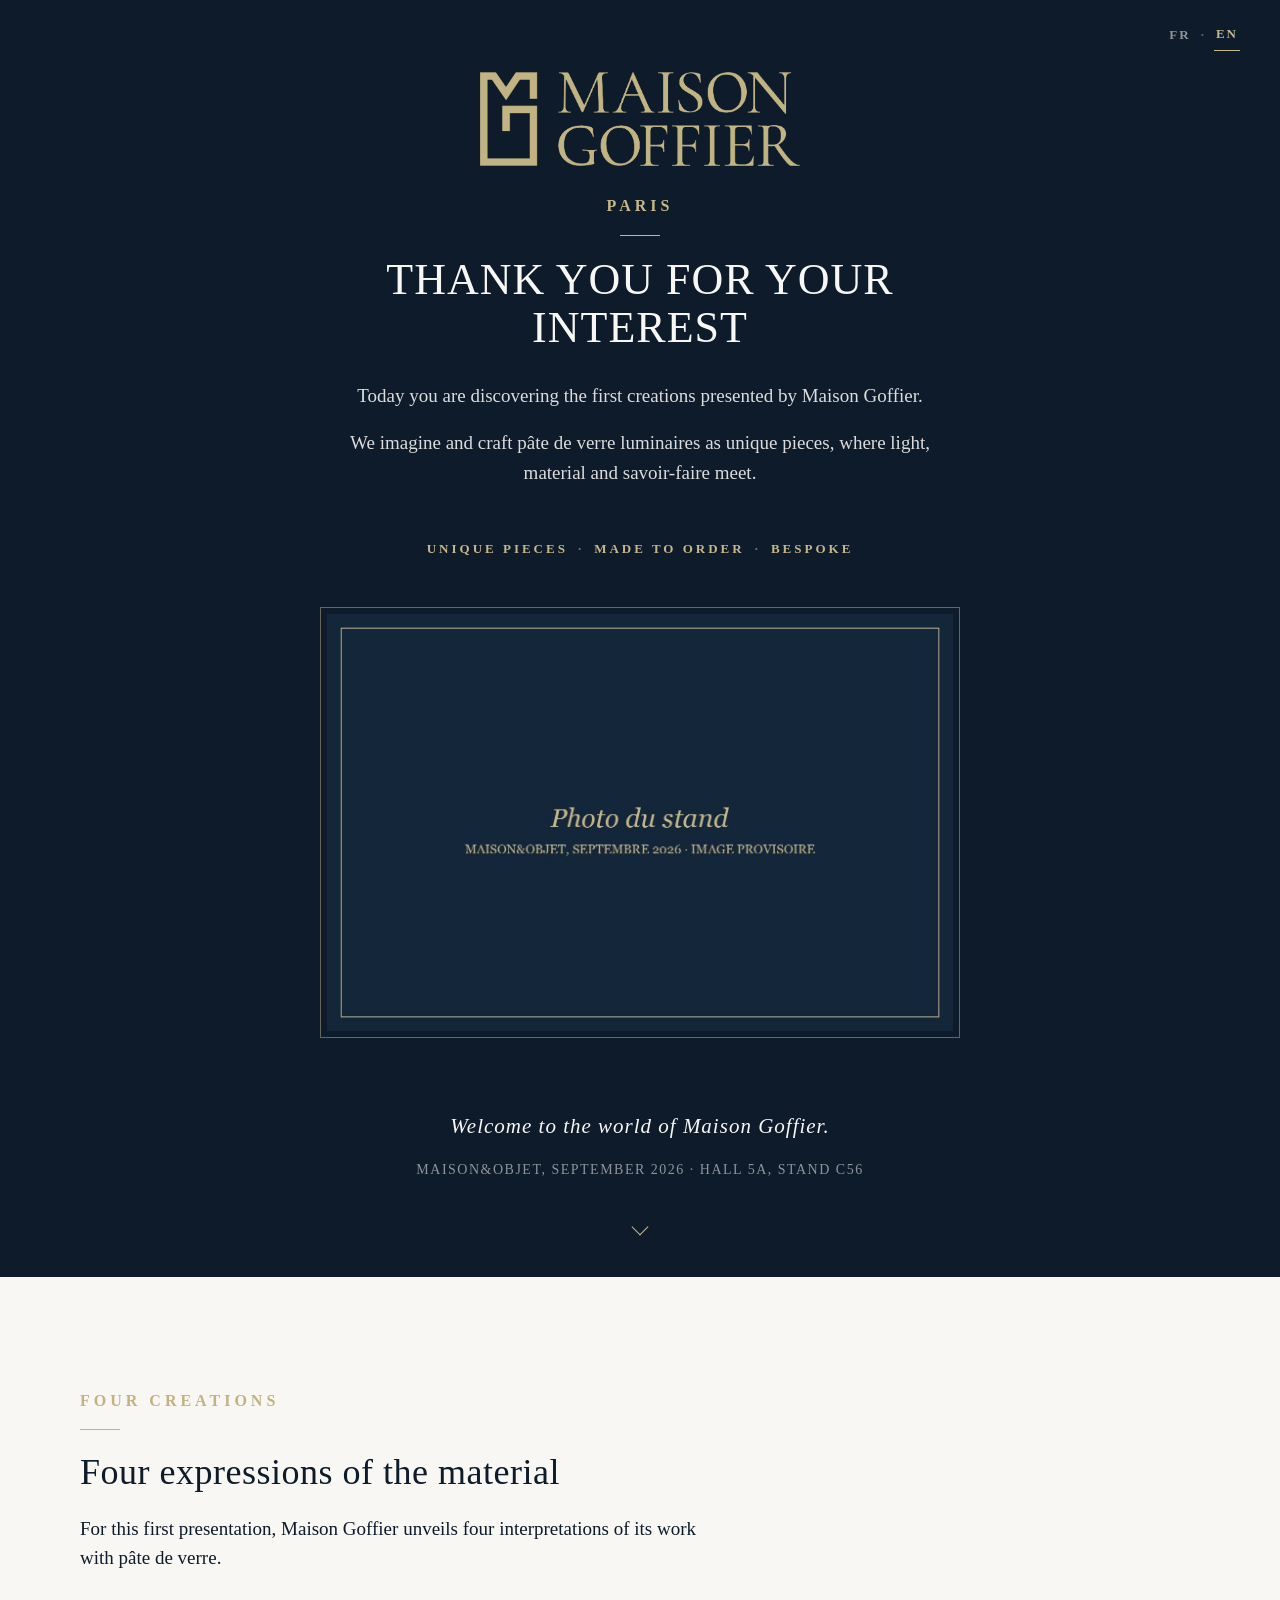
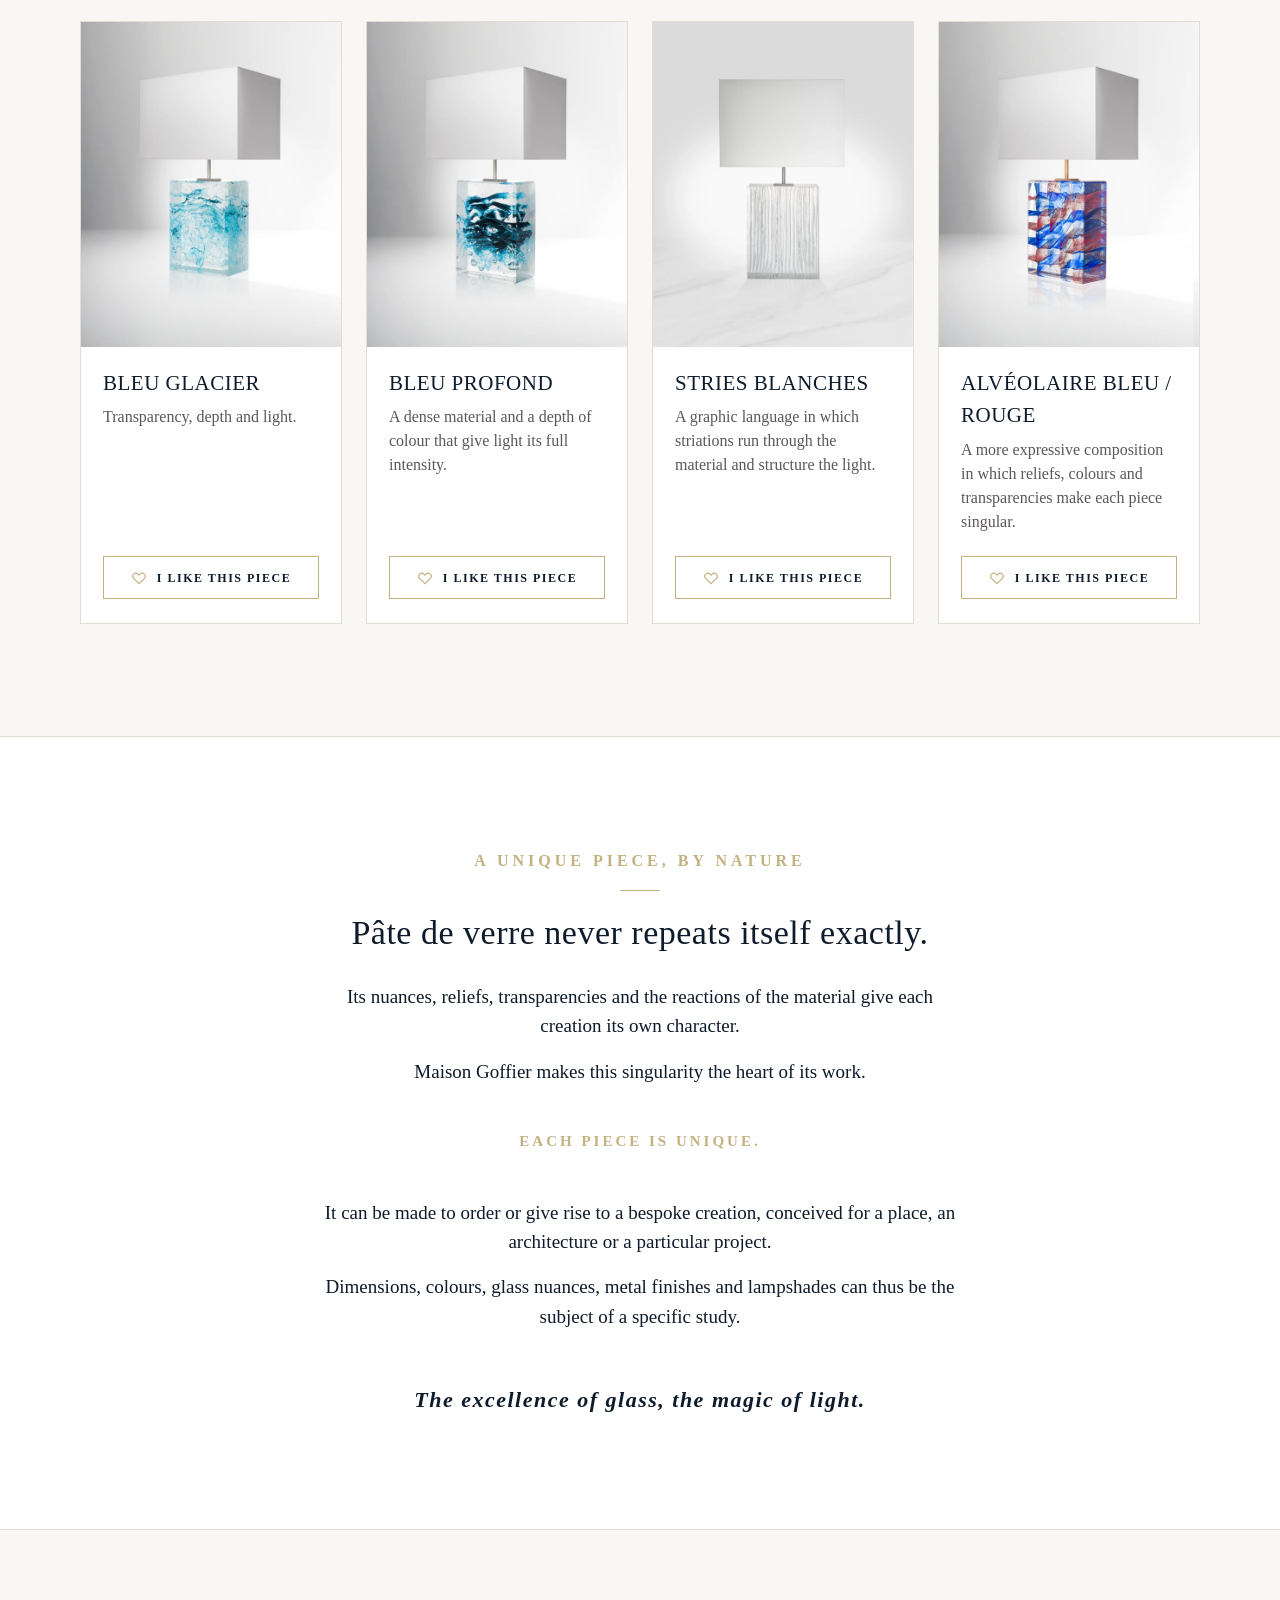
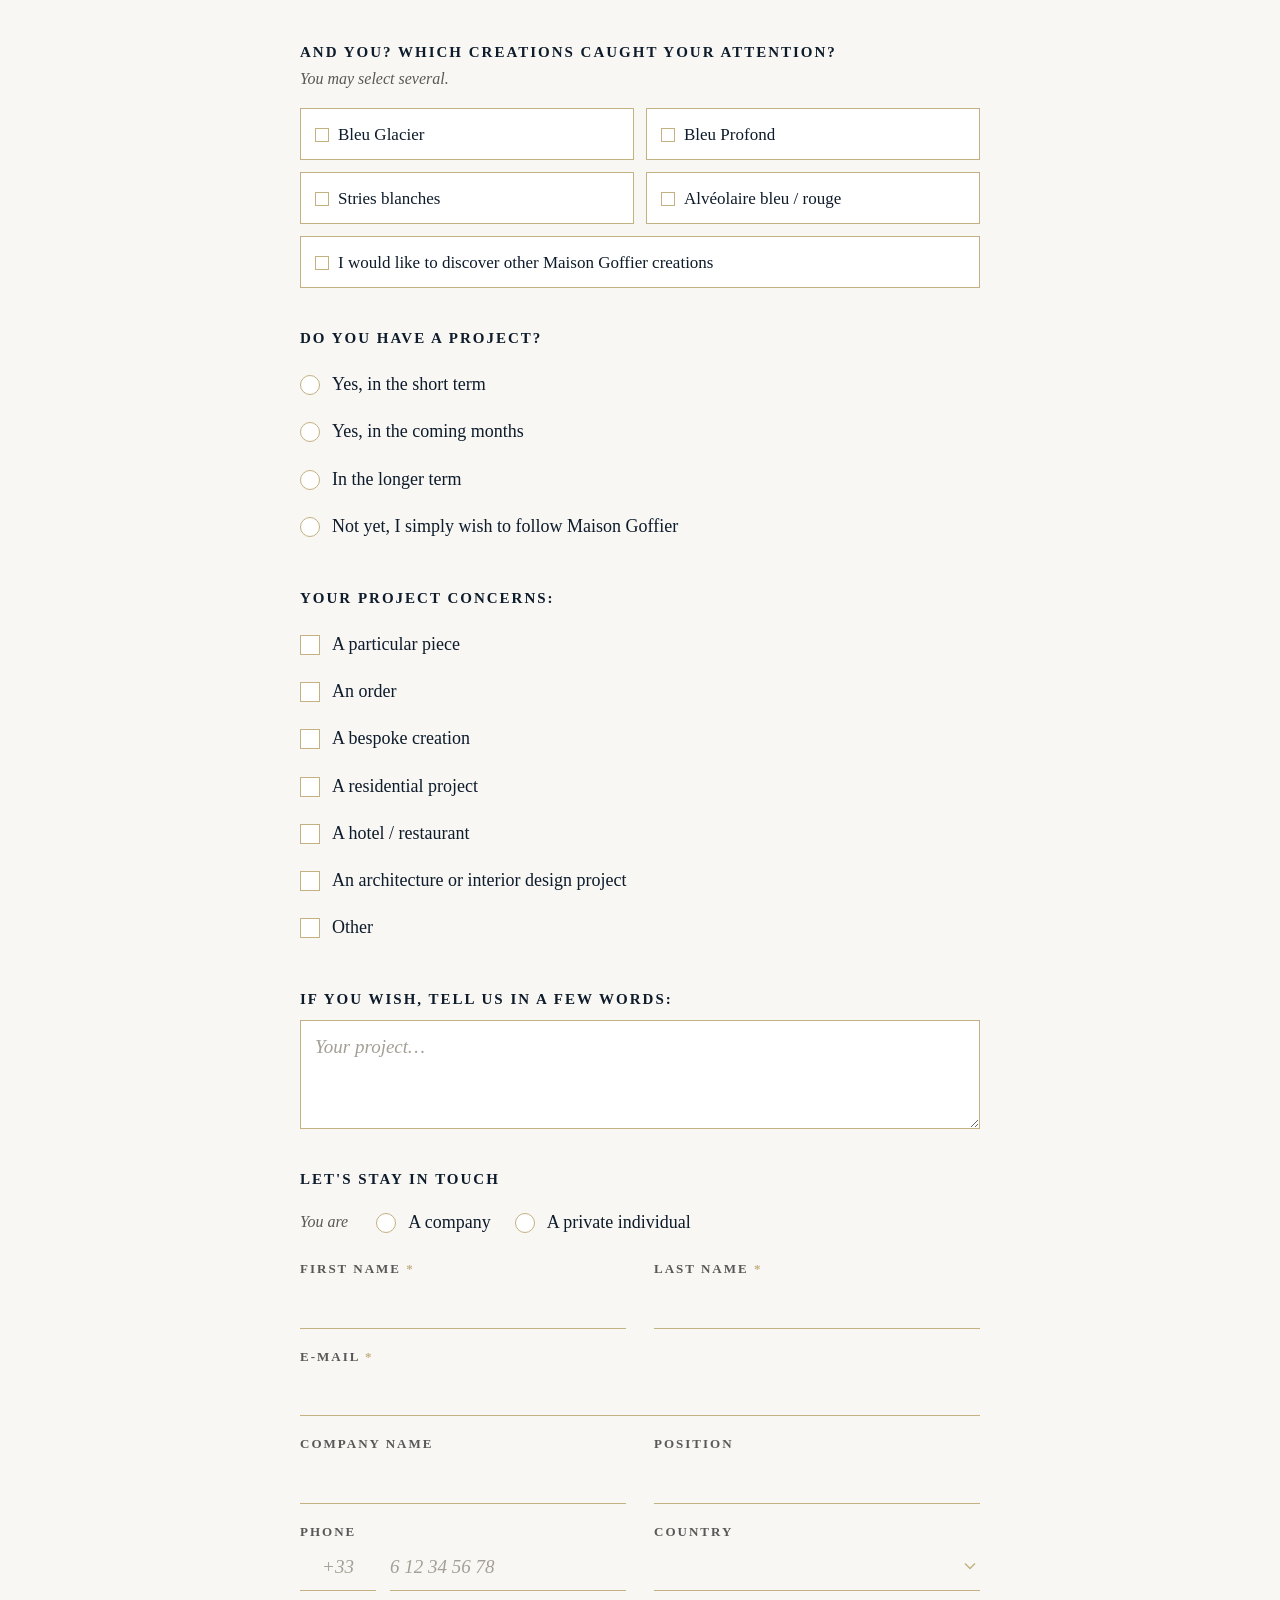
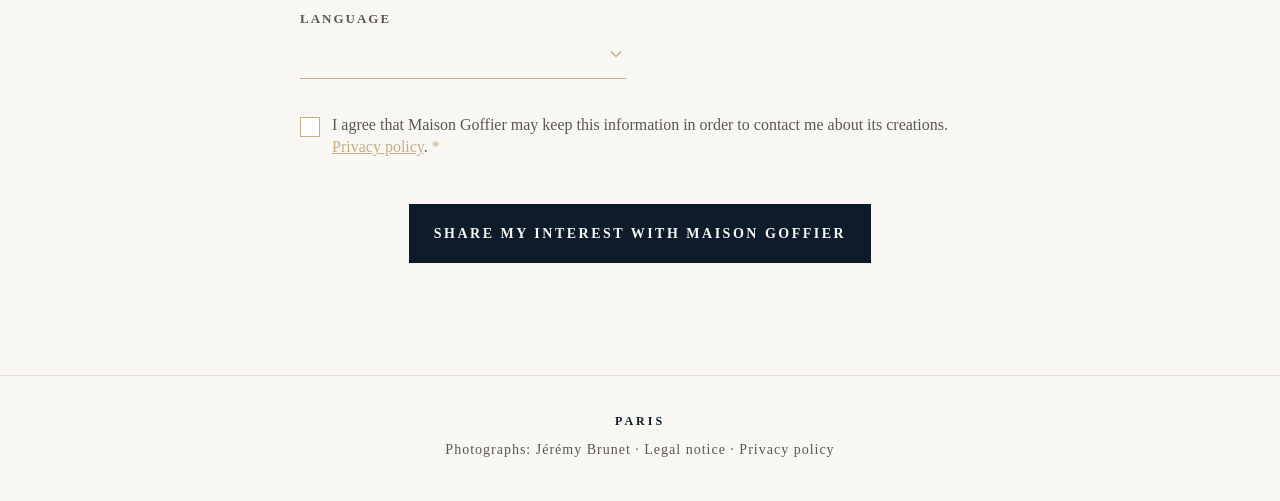
==== en.html @ 5ba2204f "Couleurs : retour strict à la charte (Or Sable #C3B181 sur les surtitres) Co-Authored-By: Claude Fab" ====
<!DOCTYPE html>
<html lang="en">
<head>
<meta charset="UTF-8">
<meta name="viewport" content="width=device-width, initial-scale=1">
<meta name="theme-color" content="#0d1b2a">
<meta name="format-detection" content="telephone=no">
<link rel="preload" href="assets/fonts/cormorant-garamond-latin.woff2" as="font" type="font/woff2" crossorigin>
<link rel="preload" href="assets/fonts/cormorant-garamond-latin-italic.woff2" as="font" type="font/woff2" crossorigin>
<title>Maison Goffier, Paris</title><meta name="robots" content="noindex,nofollow"><link rel="stylesheet" href="assets/rencontre.css?v=1788344741"></head>
<body class="mg-rencontre mg-ecran-page mg-lang-en">
<header class="mg-hero">
	<nav class="mg-langues" aria-label="Langue / Language">
	<a href="index.html"  lang="fr">FR</a><span aria-hidden="true">·</span><a href="en.html" class="est-active" aria-current="true" lang="en">EN</a>
</nav>
	<div class="mg-hero__inner">
		<div class="mg-hero__logo">
			<picture>
				<source type="image/webp" srcset="assets/img/logo-maison-goffier.webp">
				<img src="assets/img/logo-maison-goffier.png" alt="Maison Goffier" width="949" height="279" fetchpriority="high">
			</picture>
		</div>
		<p class="mg-surtitre">Paris</p>
		<h1 class="mg-hero__titre">Thank you for your interest</h1>
		<p class="mg-hero__texte">Today you are discovering the first creations presented by Maison Goffier.</p>
		<p class="mg-hero__texte">We imagine and craft pâte de verre luminaires as unique pieces, where light, material and savoir-faire meet.</p>
		<p class="mg-hero__mots"><span class="mg-hero__mot">Unique pieces</span><span class="mg-hero__sep" aria-hidden="true">·</span><span class="mg-hero__mot">Made to order</span><span class="mg-hero__sep" aria-hidden="true">·</span><span class="mg-hero__mot">Bespoke</span></p>
				<figure class="mg-hero__photo"><img src="assets/img/stand-maison-objet-2026.jpg" alt="The Maison Goffier stand at Maison&amp;Objet" width="1280" height="853" decoding="async"></figure>
			</div>
	<div class="mg-hero__pied">
		<p class="mg-hero__bienvenue">Welcome to the world of Maison Goffier.</p>
				<p class="mg-hero__salon">Maison&amp;Objet, September 2026 · Hall 5A, stand C56</p>
			</div>
	<a class="mg-hero__fleche" href="#mg-creations" aria-label="Discover the creations"><span></span></a>
</header>
<section class="mg-section mg-creations" id="mg-creations">
	<div class="mg-section__inner">
		<p class="mg-surtitre">Four creations</p>
		<h2 class="mg-titre">Four expressions of the material</h2>
		<p class="mg-chapo">For this first presentation, Maison Goffier unveils four interpretations of its work with pâte de verre.</p>

		<ul class="mg-cartes" role="list">
						<li class="mg-carte">
				<input type="checkbox" class="mg-carte__input" id="mg-sel-bleu-glacier" name="creations[]" value="bleu-glacier" form="mg-form">
				<div class="mg-carte__visuel">
					<picture>
						<source type="image/webp" srcset="assets/img/bleu-glacier.webp">
						<img src="assets/img/bleu-glacier.jpg" alt="Bleu Glacier lamp, pale blue veined pâte de verre base, white lampshade" width="1200" height="1500" decoding="async">
					</picture>
				</div>
				<div class="mg-carte__corps">
					<h3 class="mg-carte__nom">Bleu Glacier</h3>
					<p class="mg-carte__texte">Transparency, depth and light.</p>
					<label class="mg-carte__bouton" for="mg-sel-bleu-glacier">
						<span class="mg-coeur" aria-hidden="true"></span>
						<span class="mg-carte__bouton-texte">I like this piece</span>
						<span class="mg-carte__bouton-texte mg-carte__bouton-texte--choisie">Piece selected</span>
					</label>
				</div>
			</li>
						<li class="mg-carte">
				<input type="checkbox" class="mg-carte__input" id="mg-sel-bleu-profond" name="creations[]" value="bleu-profond" form="mg-form">
				<div class="mg-carte__visuel">
					<picture>
						<source type="image/webp" srcset="assets/img/bleu-profond.webp">
						<img src="assets/img/bleu-profond.jpg" alt="Bleu Profond lamp, dense turquoise pâte de verre base, white lampshade" width="1200" height="1500" decoding="async">
					</picture>
				</div>
				<div class="mg-carte__corps">
					<h3 class="mg-carte__nom">Bleu Profond</h3>
					<p class="mg-carte__texte">A dense material and a depth of colour that give light its full intensity.</p>
					<label class="mg-carte__bouton" for="mg-sel-bleu-profond">
						<span class="mg-coeur" aria-hidden="true"></span>
						<span class="mg-carte__bouton-texte">I like this piece</span>
						<span class="mg-carte__bouton-texte mg-carte__bouton-texte--choisie">Piece selected</span>
					</label>
				</div>
			</li>
						<li class="mg-carte">
				<input type="checkbox" class="mg-carte__input" id="mg-sel-stries-blanches" name="creations[]" value="stries-blanches" form="mg-form">
				<div class="mg-carte__visuel">
					<picture>
						<source type="image/webp" srcset="assets/img/stries-blanches.webp">
						<img src="assets/img/stries-blanches.jpg" alt="Stries blanches lamp, striated white pâte de verre base, white lampshade" width="1200" height="1500" decoding="async">
					</picture>
				</div>
				<div class="mg-carte__corps">
					<h3 class="mg-carte__nom">Stries blanches</h3>
					<p class="mg-carte__texte">A graphic language in which striations run through the material and structure the light.</p>
					<label class="mg-carte__bouton" for="mg-sel-stries-blanches">
						<span class="mg-coeur" aria-hidden="true"></span>
						<span class="mg-carte__bouton-texte">I like this piece</span>
						<span class="mg-carte__bouton-texte mg-carte__bouton-texte--choisie">Piece selected</span>
					</label>
				</div>
			</li>
						<li class="mg-carte">
				<input type="checkbox" class="mg-carte__input" id="mg-sel-alveolaire" name="creations[]" value="alveolaire" form="mg-form">
				<div class="mg-carte__visuel">
					<picture>
						<source type="image/webp" srcset="assets/img/alveolaire-bleu-rouge.webp">
						<img src="assets/img/alveolaire-bleu-rouge.jpg" alt="Alvéolaire blue and red lamp, pâte de verre base with coloured reliefs, white lampshade" width="1200" height="1500" decoding="async">
					</picture>
				</div>
				<div class="mg-carte__corps">
					<h3 class="mg-carte__nom">Alvéolaire bleu / rouge</h3>
					<p class="mg-carte__texte">A more expressive composition in which reliefs, colours and transparencies make each piece singular.</p>
					<label class="mg-carte__bouton" for="mg-sel-alveolaire">
						<span class="mg-coeur" aria-hidden="true"></span>
						<span class="mg-carte__bouton-texte">I like this piece</span>
						<span class="mg-carte__bouton-texte mg-carte__bouton-texte--choisie">Piece selected</span>
					</label>
				</div>
			</li>
					</ul>
	</div>
</section>
<section class="mg-section mg-unique">
	<div class="mg-section__inner">
		<p class="mg-surtitre">A unique piece, by nature</p>
		<p class="mg-unique__accroche">Pâte de verre never repeats itself exactly.</p>
		<p class="mg-texte">Its nuances, reliefs, transparencies and the reactions of the material give each creation its own character.</p>
		<p class="mg-texte">Maison Goffier makes this singularity the heart of its work.</p>
		<p class="mg-unique__mots">Each piece is unique.</p>
		<p class="mg-texte">It can be made to order or give rise to a bespoke creation, conceived for a place, an architecture or a particular project.</p>
		<p class="mg-texte">Dimensions, colours, glass nuances, metal finishes and lampshades can thus be the subject of a specific study.</p>
		<p class="mg-signature">The excellence of glass, the magic of light.</p>
	</div>
</section>
<section class="mg-section mg-form-section" id="mg-form-section">
	<div class="mg-section__inner">
		<form class="mg-form" id="mg-form" method="post" action="https://maisongoffier.com/wp-admin/admin-post.php" novalidate>
			<input type="hidden" name="action" value="mg_rencontre_lead">
			<input type="hidden" name="page_langue" value="en">
			<input type="hidden" name="mg_t" id="mg-t" value="preview-token">
			<p class="mg-hp" aria-hidden="true"><label for="mg-site-web">Votre site web</label><input type="text" id="mg-site-web" name="mg_site_web" tabindex="-1" autocomplete="off"></p>

						<p class="mg-form__erreur" id="mg-erreur" role="alert" hidden></p>

			<fieldset class="mg-groupe">
				<legend class="mg-question">And you? Which creations caught your attention?</legend>
				<p class="mg-aide">You may select several.</p>
				<div class="mg-pilules" id="mg-recap">
										<label class="mg-pilule" for="mg-sel-bleu-glacier" data-for="mg-sel-bleu-glacier"><span class="mg-coche" aria-hidden="true"></span>Bleu Glacier</label>
										<label class="mg-pilule" for="mg-sel-bleu-profond" data-for="mg-sel-bleu-profond"><span class="mg-coche" aria-hidden="true"></span>Bleu Profond</label>
										<label class="mg-pilule" for="mg-sel-stries-blanches" data-for="mg-sel-stries-blanches"><span class="mg-coche" aria-hidden="true"></span>Stries blanches</label>
										<label class="mg-pilule" for="mg-sel-alveolaire" data-for="mg-sel-alveolaire"><span class="mg-coche" aria-hidden="true"></span>Alvéolaire bleu / rouge</label>
										<label class="mg-pilule mg-pilule--autres"><input type="checkbox" name="autres_creations" value="1"><span class="mg-coche" aria-hidden="true"></span>I would like to discover other Maison Goffier creations</label>
				</div>
			</fieldset>

			<fieldset class="mg-groupe">
				<legend class="mg-question">Do you have a project?</legend>
				<div class="mg-options">
										<label class="mg-option"><input type="radio" name="horizon" value="court-terme"><span class="mg-rond" aria-hidden="true"></span>Yes, in the short term</label>
										<label class="mg-option"><input type="radio" name="horizon" value="prochains-mois"><span class="mg-rond" aria-hidden="true"></span>Yes, in the coming months</label>
										<label class="mg-option"><input type="radio" name="horizon" value="plus-tard"><span class="mg-rond" aria-hidden="true"></span>In the longer term</label>
										<label class="mg-option"><input type="radio" name="horizon" value="suivre"><span class="mg-rond" aria-hidden="true"></span>Not yet, I simply wish to follow Maison Goffier</label>
									</div>
			</fieldset>

			<fieldset class="mg-groupe">
				<legend class="mg-question">Your project concerns:</legend>
				<div class="mg-options">
										<label class="mg-option"><input type="checkbox" name="projets[]" value="piece"><span class="mg-coche" aria-hidden="true"></span>A particular piece</label>
										<label class="mg-option"><input type="checkbox" name="projets[]" value="commande"><span class="mg-coche" aria-hidden="true"></span>An order</label>
										<label class="mg-option"><input type="checkbox" name="projets[]" value="sur-mesure"><span class="mg-coche" aria-hidden="true"></span>A bespoke creation</label>
										<label class="mg-option"><input type="checkbox" name="projets[]" value="residentiel"><span class="mg-coche" aria-hidden="true"></span>A residential project</label>
										<label class="mg-option"><input type="checkbox" name="projets[]" value="hotel"><span class="mg-coche" aria-hidden="true"></span>A hotel / restaurant</label>
										<label class="mg-option"><input type="checkbox" name="projets[]" value="architecture"><span class="mg-coche" aria-hidden="true"></span>An architecture or interior design project</label>
										<label class="mg-option"><input type="checkbox" name="projets[]" value="autre"><span class="mg-coche" aria-hidden="true"></span>Other</label>
									</div>
			</fieldset>

			<div class="mg-groupe">
				<label class="mg-question" for="mg-message">If you wish, tell us in a few words:</label>
				<textarea class="mg-champ mg-champ--zone" id="mg-message" name="message" rows="3" maxlength="2000" placeholder="Your project…"></textarea>
			</div>

			<fieldset class="mg-groupe mg-contact">
				<legend class="mg-question">Let's stay in touch</legend>
				<div class="mg-vous" role="radiogroup" aria-label="You are">
					<span class="mg-vous__libelle">You are</span>
										<label class="mg-option mg-option--ligne"><input type="radio" name="type_contact" value="societe"><span class="mg-rond" aria-hidden="true"></span>A company</label>
										<label class="mg-option mg-option--ligne"><input type="radio" name="type_contact" value="particulier"><span class="mg-rond" aria-hidden="true"></span>A private individual</label>
									</div>
				<div class="mg-champs">
					<p class="mg-champ-groupe"><label for="mg-prenom">First name <abbr title="required">*</abbr></label><input class="mg-champ" type="text" id="mg-prenom" name="prenom" autocomplete="given-name" required></p>
					<p class="mg-champ-groupe"><label for="mg-nom">Last name <abbr title="required">*</abbr></label><input class="mg-champ" type="text" id="mg-nom" name="nom" autocomplete="family-name" required></p>
					<p class="mg-champ-groupe mg-champ-groupe--large"><label for="mg-email">E-mail <abbr title="required">*</abbr></label><input class="mg-champ" type="email" id="mg-email" name="email" autocomplete="email" inputmode="email" required></p>
					<p class="mg-champ-groupe mg-champ-groupe--societe"><label for="mg-societe">Company name</label><input class="mg-champ" type="text" id="mg-societe" name="societe" autocomplete="organization"></p>
					<p class="mg-champ-groupe mg-champ-groupe--societe"><label for="mg-fonction">Position</label><input class="mg-champ" type="text" id="mg-fonction" name="fonction" autocomplete="organization-title"></p>
					<p class="mg-champ-groupe"><label for="mg-telephone">Phone</label><span class="mg-tel"><input class="mg-champ mg-champ--indicatif" type="text" id="mg-indicatif" name="indicatif" autocomplete="tel-country-code" inputmode="tel" placeholder="+33" maxlength="6" aria-label="Indicatif international"><input class="mg-champ" type="tel" id="mg-telephone" name="telephone" autocomplete="tel-national" inputmode="tel" placeholder="6 12 34 56 78" aria-label="Phone"></span></p>
					<p class="mg-champ-groupe"><label for="mg-pays">Country</label><select class="mg-champ mg-champ--select" id="mg-pays" name="pays" autocomplete="country-name"><option value=""></option><option value="France">France</option><option value="Suisse">Switzerland</option><option value="Belgique">Belgium</option><option value="Luxembourg">Luxembourg</option><option value="Monaco">Monaco</option><option value="Italie">Italy</option><option value="Espagne">Spain</option><option value="Allemagne">Germany</option><option value="Royaume-Uni">United Kingdom</option><option value="Pays-Bas">Netherlands</option><option value="Émirats arabes unis">United Arab Emirates</option><option value="Arabie saoudite">Saudi Arabia</option><option value="Qatar">Qatar</option><option value="États-Unis">United States</option><option value="Canada">Canada</option><option value="Chine">China</option><option value="Japon">Japan</option><option value="Corée du Sud">South Korea</option><option value="Singapour">Singapore</option><option value="Hong Kong">Hong Kong</option><option value="Australie">Australia</option><option value="Brésil">Brazil</option><option value="Mexique">Mexico</option><option value="Maroc">Morocco</option><option value="Liban">Lebanon</option><option value="Turquie">Turkey</option><option value="Inde">India</option><option value="Autre pays">Other country</option></select></p>
					<p class="mg-champ-groupe"><label for="mg-langue">Language</label><select class="mg-champ mg-champ--select" id="mg-langue" name="langue" autocomplete="language"><option value=""></option><option value="Français">French</option><option value="Anglais">English</option><option value="Espagnol">Spanish</option><option value="Chinois">Chinese</option></select></p>
				</div>
				<label class="mg-option mg-consentement"><input type="checkbox" name="consentement" value="1" required><span class="mg-coche" aria-hidden="true"></span><span>I agree that Maison Goffier may keep this information in order to contact me about its creations. <a href="https://maisongoffier.com/en/data-protection-policy/" target="_blank" rel="noopener">Privacy policy</a>. <abbr title="required">*</abbr></span></label>
			</fieldset>

			<button type="submit" class="mg-bouton" id="mg-envoyer"><span class="mg-bouton__long">Share my interest with Maison Goffier</span><span class="mg-bouton__court">Share my interest</span></button>
		</form>
	</div>
</section>

<div class="mg-barre" id="mg-barre" hidden>
	<span class="mg-barre__compte" id="mg-compte"></span>
	<a class="mg-barre__lien" href="#mg-form-section">Share my interest</a>
</div>
<footer class="mg-footer">
	<p class="mg-footer__marque">Paris</p>
	<p class="mg-footer__mentions">Photographs: Jérémy Brunet · <a href="https://maisongoffier.com/en/legal-notice/">Legal notice</a> · <a href="https://maisongoffier.com/en/data-protection-policy/">Privacy policy</a></p>
</footer>
<script>var mgRencontre = {"bootstrap":"","lead":"","ecran":"page","lang":"en","t":{"une":"1 piece selected","plusieurs":"%d pieces selected","envoi":"Sending…","err_champs":"Please provide your first name, last name and a valid e-mail address.","err_consent":"Please agree to be contacted by Maison Goffier.","err_envoi":"Your request could not be sent. Please try again."}};</script><script src="assets/rencontre.js"></script><script>/* Preview GitHub Pages : pas de serveur, l'envoi mène à l'écran merci. */document.addEventListener('submit',function(e){if(e.defaultPrevented)return;e.preventDefault();window.location.href='merci-en.html';});</script></body>
</html>
---- assets/rencontre.css ----
/* Maison Goffier : page de rencontre salon.
   Tout est préfixé .mg- : Divi ne cible rien ici, et réciproquement.
   DA relevée en production le 22/08/2026 : Cormorant Garamond intégral, bleu nuit #0d1b2a,
   or #c3b181 (liens) et #c7b689 (accents), sur-titres en majuscules espacées, italique de respiration. */

@font-face {
	font-family: 'Cormorant Garamond';
	font-style: normal;
	font-weight: 300 700;
	font-display: block;
	src: url('fonts/cormorant-garamond-latin.woff2') format('woff2');
}
@font-face {
	font-family: 'Cormorant Garamond';
	font-style: italic;
	font-weight: 300 700;
	font-display: block;
	src: url('fonts/cormorant-garamond-latin-italic.woff2') format('woff2');
}

:root {
	--mg-nuit: #0d1b2a;
	--mg-nuit-2: #14263a;
	--mg-or: #c3b181;
	--mg-or-2: #c7b689;
	--mg-creme: #f8f7f4;
	--mg-blanc: #ffffff;
	--mg-pierre: #5b5757;
	--mg-trait: #e3ded3;
	--mg-erreur: #8c2f2f;
	--mg-police: 'Cormorant Garamond', Georgia, 'Times New Roman', serif;
	--mg-marge: 24px;
	--mg-largeur: 1120px;
}

html { -webkit-text-size-adjust: 100%; scroll-behavior: smooth; }
body.mg-rencontre {
	margin: 0;
	background: var(--mg-creme);
	color: var(--mg-nuit);
	font-family: var(--mg-police);
	font-size: 19px;
	line-height: 1.55;
	-webkit-font-smoothing: antialiased;
}
body.mg-rencontre.mg-barre-visible { padding-bottom: 72px; }
.mg-rencontre * { box-sizing: border-box; }
/* Reset en spécificité nulle (:where) : les marges posées par les classes .mg-* gagnent toujours. */
:where(.mg-rencontre) :where(h1, h2, h3, p, ul, fieldset) { margin: 0; padding: 0; }
.mg-rencontre fieldset { border: 0; min-width: 0; }
.mg-rencontre legend { padding: 0; }
.mg-rencontre a { color: var(--mg-or); text-decoration: none; }
.mg-rencontre a:hover { text-decoration: underline; }
.mg-rencontre img { display: block; max-width: 100%; height: auto; }
.mg-rencontre abbr { text-decoration: none; color: var(--mg-or); }

/* Typographie commune */
.mg-surtitre {
	font-size: 15px;
	font-weight: 600;
	letter-spacing: 4px;
	text-transform: uppercase;
	color: var(--mg-or);
}
/* Filet doré court : le lien entre le surtitre et le titre (demande Thierry, 02/09) */
.mg-surtitre::after { content: ''; display: block; width: 40px; height: 1px; margin: 16px 0 0; background: var(--mg-or); }
.mg-hero .mg-surtitre, .mg-unique .mg-surtitre { text-align: center; }
.mg-hero .mg-surtitre::after, .mg-unique .mg-surtitre::after { margin-left: auto; margin-right: auto; }
.mg-hero .mg-surtitre { color: var(--mg-or-2); }
.mg-hero .mg-surtitre::after { background: var(--mg-or-2); }
.mg-titre {
	font-size: 30px;
	font-weight: 500;
	line-height: 1.15;
	letter-spacing: .5px;
	margin-top: 22px;
}
.mg-chapo, .mg-texte { font-size: 19px; max-width: 640px; }
.mg-chapo { margin-top: 20px; }
.mg-texte + .mg-texte { margin-top: 16px; }
.mg-signature {
	font-style: italic;
	font-weight: 600;
	font-size: 22px;
	letter-spacing: 1.5px;
	color: var(--mg-nuit);
}

/* Sections */
.mg-section { padding: 64px var(--mg-marge); }
.mg-section__inner { max-width: var(--mg-largeur); margin: 0 auto; }

/* Bascule FR / EN */
.mg-langues {
	position: absolute;
	top: 18px;
	right: var(--mg-marge);
	z-index: 5;
	display: flex;
	align-items: center;
	gap: 8px;
	font-size: 13px;
	font-weight: 600;
	letter-spacing: 2px;
}
.mg-langues a { color: rgba(248, 247, 244, .55); padding: 6px 2px; }
.mg-langues a:hover { color: var(--mg-or-2); text-decoration: none; }
.mg-langues a.est-active { color: var(--mg-or-2); border-bottom: 1px solid var(--mg-or-2); }
.mg-langues span { color: rgba(248, 247, 244, .35); }

/* Hero */
.mg-hero {
	position: relative;
	min-height: 92svh;
	display: flex;
	flex-direction: column;
	justify-content: center;
	padding: 72px var(--mg-marge) 96px;
	background: var(--mg-nuit);
	color: var(--mg-creme);
	text-align: center;
}
.mg-hero__inner { max-width: 640px; margin: auto; }
.mg-hero__logo { width: 220px; margin: 0 auto 28px; }
.mg-hero__logo img { width: 100%; }
.mg-hero__photo { margin: 48px auto 0; padding: 6px; border: 1px solid rgba(195, 177, 129, .5); }
.mg-hero__photo img { width: 100%; aspect-ratio: 3 / 2; object-fit: cover; }
.mg-hero__pied { max-width: 640px; margin: 56px auto 0; }
.mg-hero__titre {
	font-size: 34px;
	font-weight: 500;
	line-height: 1.1;
	letter-spacing: 1px;
	text-transform: uppercase;
	margin: 20px 0 28px;
	color: var(--mg-creme);
}
.mg-hero__texte { font-size: 19px; color: rgba(248, 247, 244, .88); }
.mg-hero__texte + .mg-hero__texte { margin-top: 18px; }
.mg-hero .mg-hero__mots {
	display: flex;
	flex-direction: column;
	align-items: center;
	gap: 14px;
	margin: 48px 0 0;
	font-size: 13px;
	font-weight: 600;
	letter-spacing: 3px;
	text-transform: uppercase;
	color: var(--mg-or-2);
}
.mg-hero__sep { display: none; margin: 0 10px; opacity: .6; }
.mg-hero__bienvenue { font-style: italic; font-weight: 500; font-size: 21px; letter-spacing: 1px; }
.mg-hero .mg-hero__salon { margin-top: 16px; font-size: 14px; letter-spacing: 1.5px; text-transform: uppercase; color: rgba(248, 247, 244, .55); }
.mg-hero__fleche {
	position: absolute;
	left: 50%;
	bottom: 28px;
	width: 44px;
	height: 44px;
	margin-left: -22px;
	display: flex;
	align-items: center;
	justify-content: center;
}
.mg-hero__fleche span {
	width: 12px;
	height: 12px;
	border-right: 1px solid var(--mg-or-2);
	border-bottom: 1px solid var(--mg-or-2);
	transform: rotate(45deg);
	animation: mg-fleche 2.2s ease-in-out infinite;
}
@keyframes mg-fleche { 0%, 100% { transform: translateY(-3px) rotate(45deg); opacity: .6; } 50% { transform: translateY(3px) rotate(45deg); opacity: 1; } }
@media (prefers-reduced-motion: reduce) { .mg-hero__fleche span { animation: none; } }

/* Créations */
.mg-creations { background: var(--mg-creme); }
.mg-cartes {
	list-style: none;
	display: grid;
	grid-template-columns: 1fr;
	gap: 28px;
	margin-top: 48px;
}
.mg-carte {
	position: relative;
	display: flex;
	flex-direction: column;
	background: var(--mg-blanc);
	border: 1px solid var(--mg-trait);
	transition: border-color .25s ease, box-shadow .25s ease;
}
.mg-carte__input {
	position: absolute;
	width: 1px; height: 1px;
	margin: -1px; padding: 0;
	overflow: hidden;
	clip: rect(0 0 0 0);
	white-space: nowrap;
	border: 0;
}
.mg-carte__visuel { aspect-ratio: 4 / 5; overflow: hidden; background: #f1f0ec; }
.mg-carte__visuel img { width: 100%; height: 100%; object-fit: cover; }
/* Corps en colonne flexible : le bouton se cale en bas, aligné d'une carte à l'autre quelle que soit la longueur du texte. */
.mg-carte__corps { display: flex; flex-direction: column; flex: 1 1 auto; padding: 20px 22px 24px; }
.mg-carte__nom { font-size: 24px; font-weight: 500; letter-spacing: .5px; text-transform: uppercase; }
.mg-carte__texte { margin: 6px 0 22px; font-size: 17px; line-height: 1.5; color: var(--mg-pierre); }
.mg-carte__bouton {
	display: inline-flex;
	align-items: center;
	gap: 10px;
	margin-top: auto;
	padding: 12px 20px 11px 16px;
	border: 1px solid var(--mg-or);
	color: var(--mg-nuit);
	font-size: 13px;
	font-weight: 600;
	letter-spacing: 2px;
	text-transform: uppercase;
	cursor: pointer;
	user-select: none;
	-webkit-tap-highlight-color: transparent;
	transition: background-color .2s ease, color .2s ease, border-color .2s ease;
	width: 100%;
	justify-content: center;
}
.mg-carte__bouton-texte--choisie { display: none; }
.mg-coeur, .mg-coche, .mg-rond { flex: 0 0 auto; display: inline-block; }
.mg-coeur {
	width: 16px; height: 16px;
	background-color: var(--mg-or);
	-webkit-mask: url("data:image/svg+xml,%3Csvg xmlns='http://www.w3.org/2000/svg' viewBox='0 0 24 24'%3E%3Cpath fill='none' stroke='%23000' stroke-width='1.8' d='M12 20.5 3.9 12.6a4.6 4.6 0 0 1 6.5-6.5L12 7.7l1.6-1.6a4.6 4.6 0 0 1 6.5 6.5Z'/%3E%3C/svg%3E") center / contain no-repeat;
	mask: url("data:image/svg+xml,%3Csvg xmlns='http://www.w3.org/2000/svg' viewBox='0 0 24 24'%3E%3Cpath fill='none' stroke='%23000' stroke-width='1.8' d='M12 20.5 3.9 12.6a4.6 4.6 0 0 1 6.5-6.5L12 7.7l1.6-1.6a4.6 4.6 0 0 1 6.5 6.5Z'/%3E%3C/svg%3E") center / contain no-repeat;
}
.mg-carte:has(.mg-carte__input:checked) { border-color: var(--mg-nuit); box-shadow: 0 0 0 1px var(--mg-nuit); }
.mg-carte:has(.mg-carte__input:checked) .mg-carte__bouton { background: var(--mg-nuit); border-color: var(--mg-nuit); color: var(--mg-creme); }
.mg-carte:has(.mg-carte__input:checked) .mg-coeur {
	-webkit-mask-image: url("data:image/svg+xml,%3Csvg xmlns='http://www.w3.org/2000/svg' viewBox='0 0 24 24'%3E%3Cpath d='M12 21 3.5 12.7a5 5 0 0 1 7-7.1L12 7l1.5-1.4a5 5 0 0 1 7 7.1Z'/%3E%3C/svg%3E");
	mask-image: url("data:image/svg+xml,%3Csvg xmlns='http://www.w3.org/2000/svg' viewBox='0 0 24 24'%3E%3Cpath d='M12 21 3.5 12.7a5 5 0 0 1 7-7.1L12 7l1.5-1.4a5 5 0 0 1 7 7.1Z'/%3E%3C/svg%3E");
	background-color: var(--mg-or-2);
}
.mg-carte:has(.mg-carte__input:checked) .mg-carte__bouton-texte { display: none; }
.mg-carte:has(.mg-carte__input:checked) .mg-carte__bouton-texte--choisie { display: inline; }
.mg-carte:has(.mg-carte__input:focus-visible) { outline: 2px solid var(--mg-or); outline-offset: 3px; }

/* Pièce unique */
.mg-unique { background: var(--mg-blanc); border-top: 1px solid var(--mg-trait); border-bottom: 1px solid var(--mg-trait); text-align: center; }
.mg-unique .mg-section__inner { max-width: 680px; }
.mg-unique .mg-texte { margin-left: auto; margin-right: auto; }
.mg-unique__accroche { margin: 22px 0 28px; font-size: 30px; font-weight: 500; line-height: 1.2; letter-spacing: .5px; }
.mg-unique__mots { margin: 44px 0; font-size: 15px; font-weight: 600; letter-spacing: 3px; text-transform: uppercase; color: var(--mg-or); }
.mg-unique .mg-signature { margin-top: 52px; }

/* Formulaire */
.mg-form-section { background: var(--mg-creme); }
.mg-form { max-width: 680px; margin: 0 auto; }
.mg-groupe + .mg-groupe { margin-top: 40px; }
.mg-question {
	display: block;
	font-size: 15px;
	font-weight: 600;
	letter-spacing: 2px;
	text-transform: uppercase;
	color: var(--mg-nuit);
	line-height: 1.4;
}
.mg-aide { margin-top: 4px; font-size: 16px; font-style: italic; color: var(--mg-pierre); }
.mg-hp { position: absolute; left: -9999px; top: auto; width: 1px; height: 1px; overflow: hidden; }
.mg-form__erreur { margin: 0 0 24px; padding: 12px 16px; border: 1px solid var(--mg-erreur); color: var(--mg-erreur); font-size: 17px; background: #fff; }
.mg-form__erreur[hidden] { display: none; }

.mg-pilules { display: grid; grid-template-columns: 1fr; gap: 10px; margin-top: 16px; }
.mg-pilule {
	display: flex;
	align-items: center;
	gap: 9px;
	min-height: 52px;
	padding: 9px 16px 8px 14px;
	border: 1px solid var(--mg-or);
	background: var(--mg-blanc);
	font-size: 17px;
	cursor: pointer;
	user-select: none;
	-webkit-tap-highlight-color: transparent;
	transition: background-color .2s ease, color .2s ease;
}
.mg-pilule input { position: absolute; opacity: 0; width: 1px; height: 1px; }
.mg-pilule.est-choisie, .mg-pilule:has(input:checked) { background: var(--mg-nuit); border-color: var(--mg-nuit); color: var(--mg-creme); }
.mg-pilule--autres { grid-column: 1 / -1; }

.mg-options { display: flex; flex-direction: column; gap: 4px; margin-top: 14px; }
.mg-option {
	position: relative;
	display: flex;
	align-items: flex-start;
	gap: 12px;
	padding: 9px 0;
	font-size: 18px;
	line-height: 1.4;
	cursor: pointer;
	-webkit-tap-highlight-color: transparent;
}
.mg-option input { position: absolute; opacity: 0; width: 1px; height: 1px; }
.mg-coche, .mg-rond {
	width: 20px; height: 20px;
	margin-top: 3px;
	border: 1px solid var(--mg-or);
	background: var(--mg-blanc);
	position: relative;
	transition: background-color .15s ease;
}
.mg-rond { border-radius: 50%; }
.mg-pilule .mg-coche { width: 14px; height: 14px; margin-top: 0; }
.mg-option:has(input:checked) .mg-coche, .mg-option:has(input:checked) .mg-rond,
.mg-pilule:has(input:checked) .mg-coche, .mg-pilule.est-choisie .mg-coche { background: var(--mg-nuit); border-color: var(--mg-nuit); }
.mg-coche::after {
	content: '';
	position: absolute;
	left: 6px; top: 2px;
	width: 5px; height: 10px;
	border-right: 1.5px solid var(--mg-or-2);
	border-bottom: 1.5px solid var(--mg-or-2);
	transform: rotate(45deg);
	opacity: 0;
}
.mg-pilule .mg-coche::after { left: 4px; top: 1px; width: 4px; height: 7px; }
.mg-option:has(input:checked) .mg-coche::after, .mg-pilule:has(input:checked) .mg-coche::after, .mg-pilule.est-choisie .mg-coche::after { opacity: 1; }
.mg-rond::after {
	content: '';
	position: absolute;
	left: 5px; top: 5px;
	width: 8px; height: 8px;
	border-radius: 50%;
	background: var(--mg-or-2);
	opacity: 0;
}
.mg-option:has(input:checked) .mg-rond::after { opacity: 1; }
.mg-option:has(input:focus-visible) .mg-coche, .mg-option:has(input:focus-visible) .mg-rond, .mg-pilule:has(input:focus-visible) { outline: 2px solid var(--mg-or); outline-offset: 2px; }

.mg-champ {
	display: block;
	width: 100%;
	padding: 10px 0 9px;
	border: 0;
	border-bottom: 1px solid var(--mg-or);
	border-radius: 0;
	background: transparent;
	font: inherit;
	font-size: 19px;
	color: var(--mg-nuit);
	outline: none;
	transition: border-color .2s ease;
	-webkit-appearance: none;
	appearance: none;
}
.mg-champ:focus { border-bottom-color: var(--mg-nuit); border-bottom-width: 2px; padding-bottom: 8px; }
.mg-champ::placeholder { color: #a39f95; font-style: italic; }
.mg-champ--zone { margin-top: 10px; padding: 12px 14px; border: 1px solid var(--mg-or); background: var(--mg-blanc); resize: vertical; min-height: 96px; line-height: 1.45; }
.mg-champ--zone:focus { border-color: var(--mg-nuit); border-width: 1px; padding: 12px 14px; }
.mg-champ.est-invalide { border-bottom-color: var(--mg-erreur); }

.mg-champs { display: grid; grid-template-columns: 1fr; gap: 18px; margin-top: 18px; }
.mg-vous { display: flex; flex-wrap: wrap; align-items: center; gap: 4px 24px; margin-top: 14px; }
.mg-vous__libelle { font-size: 16px; font-style: italic; color: var(--mg-pierre); margin-right: 4px; }
.mg-option--ligne { padding: 6px 0; }
/* Un particulier n'a ni société ni fonction à renseigner : les deux champs s'effacent (repli sans :has() : champs toujours visibles). */
.mg-contact:has(input[name="type_contact"][value="particulier"]:checked) .mg-champ-groupe--societe { display: none; }
.mg-tel { display: flex; gap: 14px; }
.mg-champ--indicatif { flex: 0 0 76px; text-align: center; }
.mg-champ--select {
	background-image: url("data:image/svg+xml,%3Csvg xmlns='http://www.w3.org/2000/svg' viewBox='0 0 12 8'%3E%3Cpath fill='none' stroke='%23c3b181' stroke-width='1.5' d='m1 1.5 5 5 5-5'/%3E%3C/svg%3E");
	background-repeat: no-repeat;
	background-position: right 4px center;
	background-size: 12px 8px;
	padding-right: 26px;
	cursor: pointer;
}
.mg-champ--select option { color: #0d1b2a; }
.mg-champ-groupe label { display: block; font-size: 13px; font-weight: 600; letter-spacing: 2px; text-transform: uppercase; color: var(--mg-pierre); }
.mg-champ-groupe label small { font-size: 12px; font-weight: 400; letter-spacing: 1px; text-transform: none; font-style: italic; }
.mg-consentement { margin-top: 26px; font-size: 16px; color: var(--mg-pierre); }
.mg-consentement a { text-decoration: underline; }

.mg-bouton {
	display: block;
	width: 100%;
	margin-top: 36px;
	padding: 18px 24px;
	border: 1px solid var(--mg-nuit);
	background: var(--mg-nuit);
	color: var(--mg-creme);
	font: inherit;
	font-size: 14px;
	font-weight: 600;
	letter-spacing: 2.5px;
	text-transform: uppercase;
	cursor: pointer;
	transition: background-color .2s ease, opacity .2s ease;
	-webkit-appearance: none;
	appearance: none;
	border-radius: 0;
	white-space: nowrap;
}
.mg-bouton__long { display: none; }
.mg-bouton:hover { background: var(--mg-nuit-2); }
.mg-bouton:focus-visible { outline: 2px solid var(--mg-or); outline-offset: 3px; }
.mg-bouton[disabled] { opacity: .6; cursor: wait; }

/* Barre flottante (sélection en cours) */
.mg-barre {
	position: fixed;
	left: 0; right: 0; bottom: 0;
	z-index: 50;
	display: flex;
	align-items: center;
	justify-content: space-between;
	gap: 16px;
	padding: 14px var(--mg-marge);
	padding-bottom: max(14px, env(safe-area-inset-bottom));
	background: var(--mg-nuit);
	color: var(--mg-creme);
	box-shadow: 0 -8px 24px rgba(13, 27, 42, .18);
	transform: translateY(100%);
	transition: transform .3s ease;
}
.mg-barre[hidden] { display: none; }
.mg-barre.est-visible { transform: translateY(0); }
.mg-barre__compte { font-style: italic; font-size: 18px; }
.mg-barre__lien {
	flex: 0 0 auto;
	padding: 10px 18px;
	border: 1px solid var(--mg-or);
	color: var(--mg-or-2);
	font-size: 12px;
	font-weight: 600;
	letter-spacing: 2px;
	text-transform: uppercase;
}
.mg-barre__lien:hover { background: var(--mg-or); color: var(--mg-nuit); text-decoration: none; }

/* Merci */
.mg-hero--merci { min-height: 100svh; padding-bottom: 72px; }
.mg-hero--merci .mg-hero__mots { display: block; margin: 6px 0 26px; }
.mg-hero__bientot { margin-top: 26px !important; font-style: italic; }
.mg-merci__marque { margin-top: 36px; font-size: 14px; font-weight: 600; letter-spacing: 3px; text-transform: uppercase; }
.mg-signature--clair { margin-top: 10px; color: var(--mg-creme); }
.mg-merci__devise { margin-top: 6px; font-style: italic; font-size: 17px; letter-spacing: 1px; color: var(--mg-or-2); }
.mg-merci__retour { margin-top: 44px; }
.mg-merci__retour a { display: inline-block; padding: 12px 22px; border: 1px solid var(--mg-or); color: var(--mg-or-2); font-size: 12px; font-weight: 600; letter-spacing: 2px; text-transform: uppercase; }
.mg-merci__retour a:hover { background: var(--mg-or); color: var(--mg-nuit); text-decoration: none; }

/* Pied */
.mg-footer { padding: 36px var(--mg-marge) 40px; text-align: center; background: var(--mg-creme); border-top: 1px solid var(--mg-trait); }
.mg-footer__marque { font-size: 12px; font-weight: 600; letter-spacing: 3px; text-transform: uppercase; color: var(--mg-nuit); }
.mg-footer__mentions { margin-top: 8px; font-size: 14px; letter-spacing: 1px; color: var(--mg-pierre); }
.mg-footer__mentions a { color: var(--mg-pierre); }
.mg-ecran-merci .mg-footer { background: var(--mg-nuit); border-top-color: rgba(248, 247, 244, .12); }
.mg-ecran-merci .mg-footer__marque { color: rgba(248, 247, 244, .55); }
.mg-ecran-merci .mg-footer__mentions, .mg-ecran-merci .mg-footer__mentions a { color: rgba(248, 247, 244, .45); }

/* Bandeau cookies : la page ne dépose aucun traceur, il n'a rien à faire ici */
#cmplz-cookiebanner-container, .cmplz-cookiebanner { display: none !important; }

/* Tablette */
@media (min-width: 640px) {
	:root { --mg-marge: 40px; }
	.mg-section { padding: 88px var(--mg-marge); }
	.mg-surtitre { font-size: 16px; }
	.mg-hero__logo { width: 280px; }
	.mg-cartes { grid-template-columns: repeat(2, 1fr); }
	.mg-pilules { grid-template-columns: repeat(2, 1fr); gap: 12px; }
	.mg-champs { grid-template-columns: repeat(2, 1fr); column-gap: 28px; }
	.mg-champ-groupe--large { grid-column: 1 / -1; }
	.mg-bouton { width: auto; min-width: 360px; margin-left: auto; margin-right: auto; }
	.mg-bouton__long { display: inline; }
	.mg-bouton__court { display: none; }
	.mg-hero__titre { font-size: 40px; }
	.mg-hero .mg-hero__mots { display: block; margin-top: 52px; }
	.mg-hero__sep { display: inline; }
	.mg-hero__pied { margin-top: 72px; }
	.mg-titre { font-size: 36px; }
	.mg-unique__accroche { font-size: 34px; }
}

/* Bureau */
@media (min-width: 1024px) {
	.mg-section { padding: 112px var(--mg-marge); }
	.mg-hero__logo { width: 320px; }
	.mg-cartes { grid-template-columns: repeat(4, 1fr); gap: 24px; }
	.mg-carte__nom { font-size: 21px; }
	.mg-carte__texte { font-size: 16px; }
	.mg-carte__bouton { padding-left: 14px; padding-right: 14px; font-size: 12px; letter-spacing: 1.5px; }
	.mg-hero { min-height: 84svh; }
	.mg-hero__titre { font-size: 44px; }
	.mg-barre { padding-left: 40px; padding-right: 40px; }
}
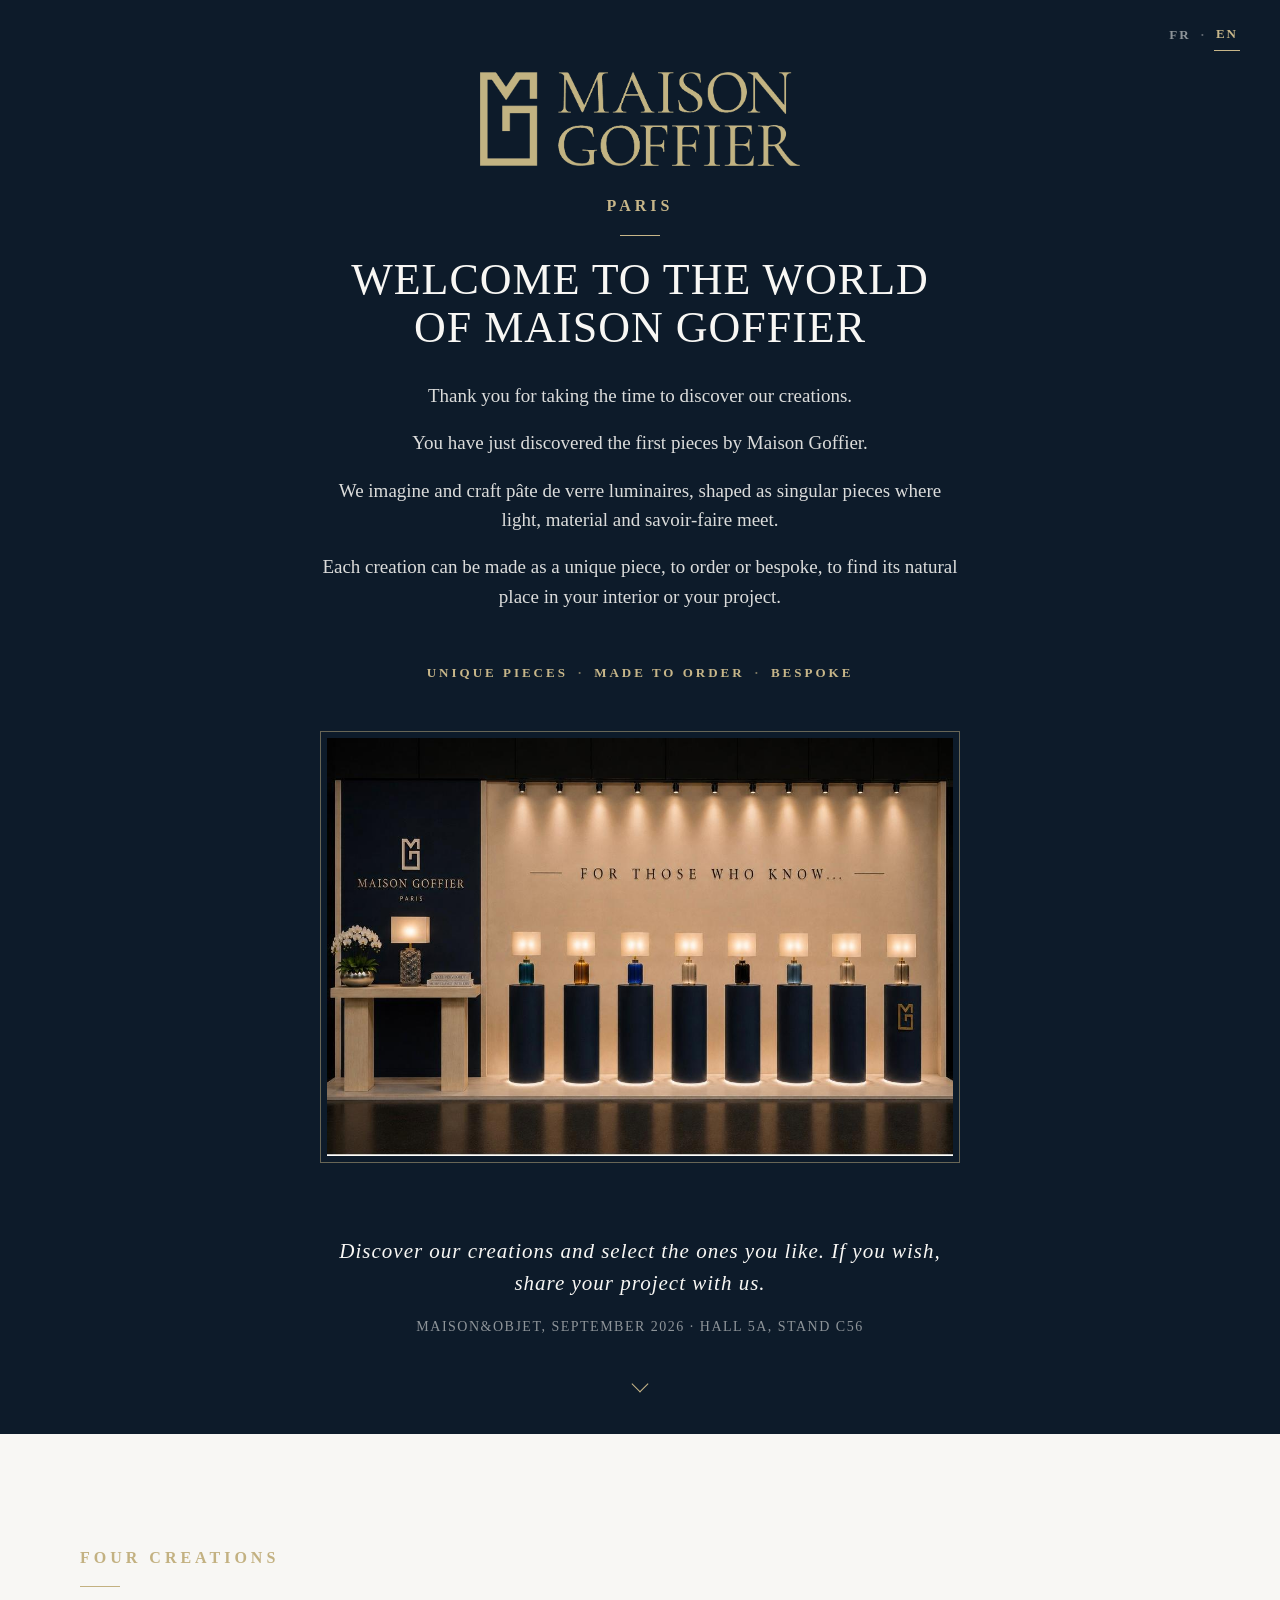
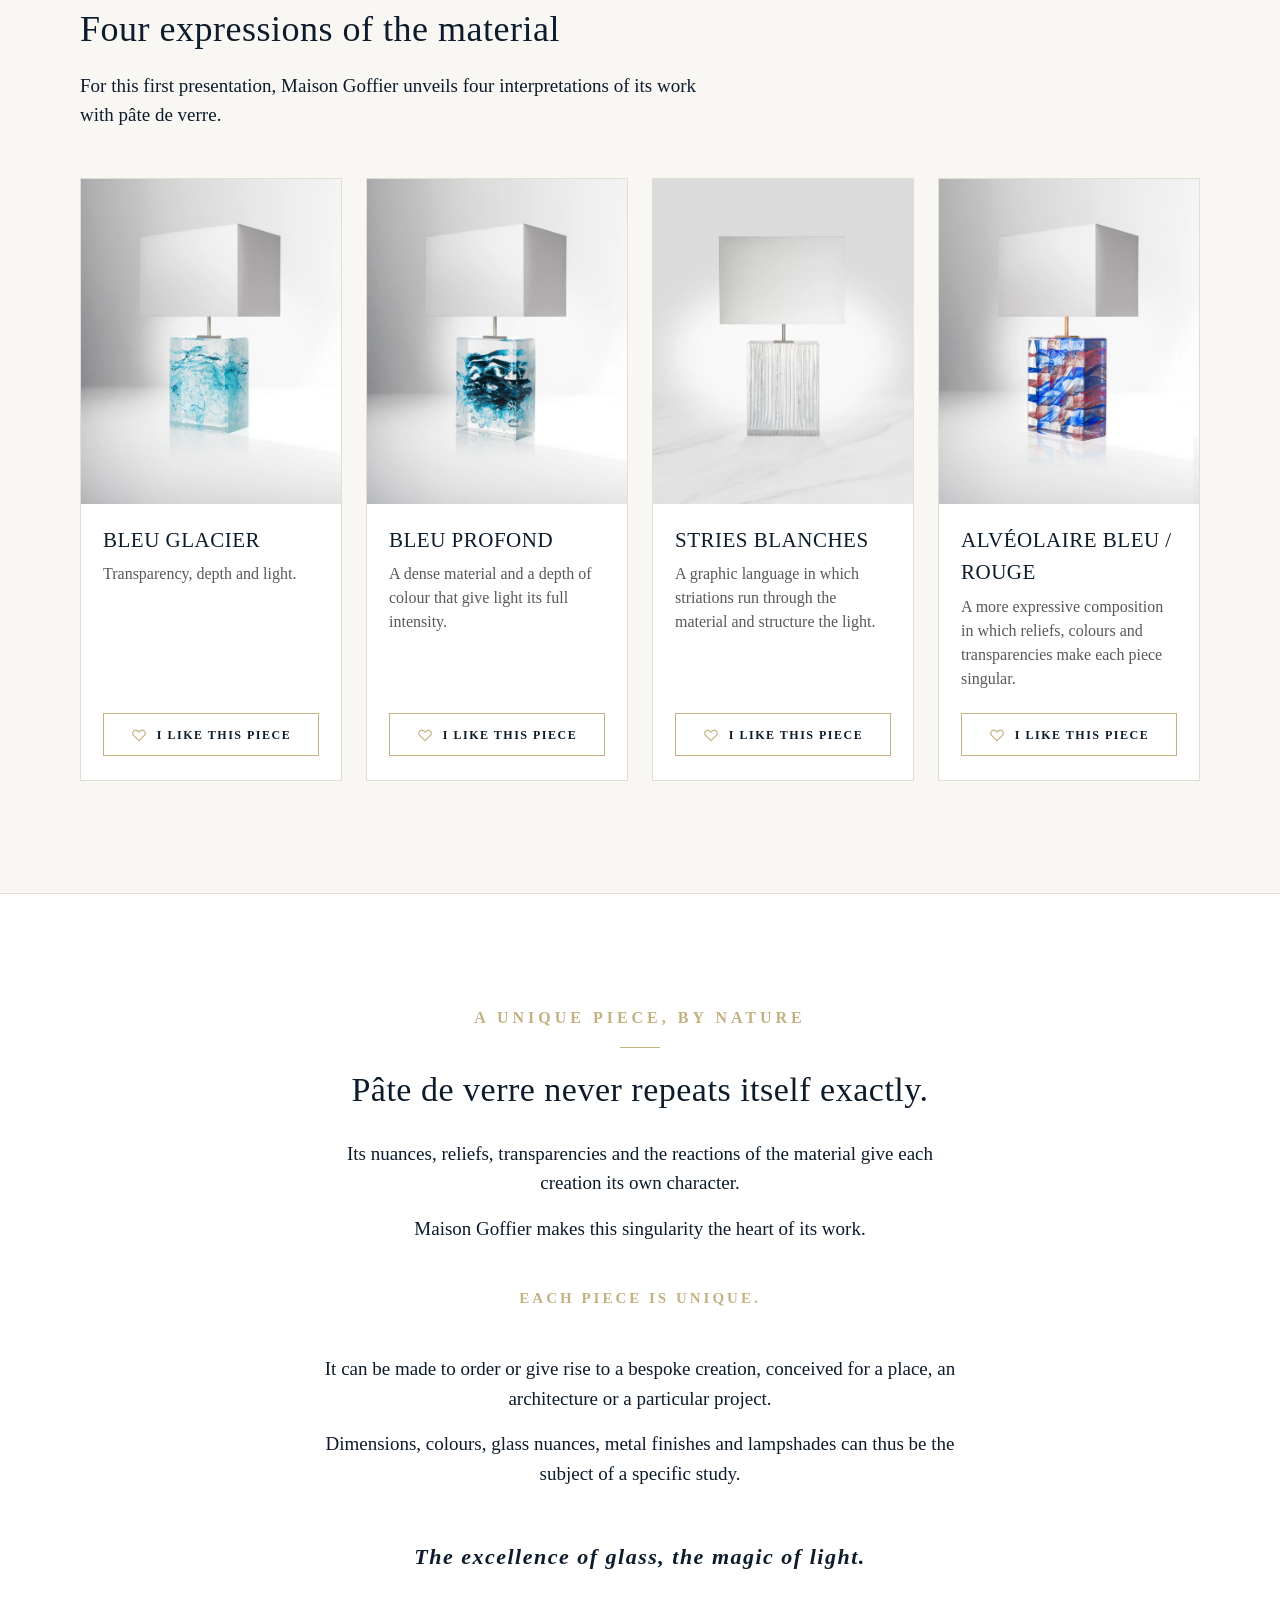
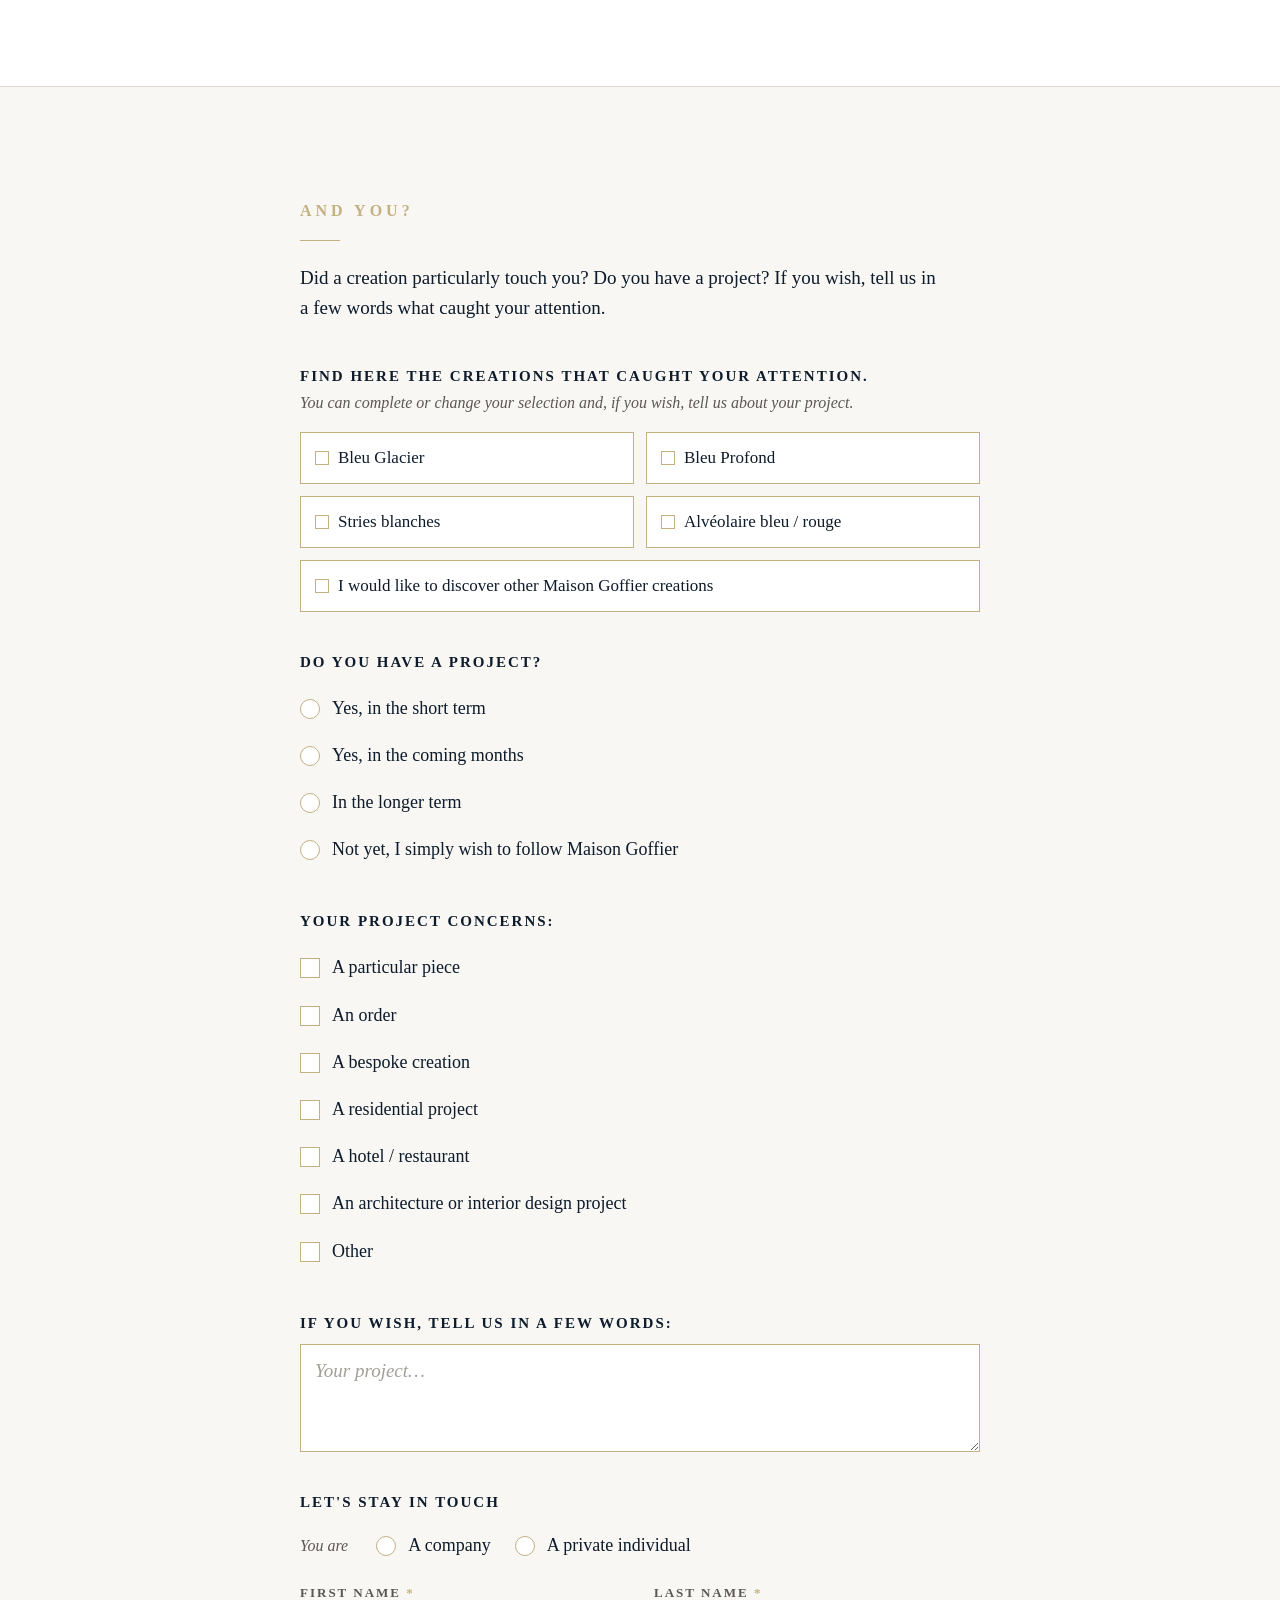
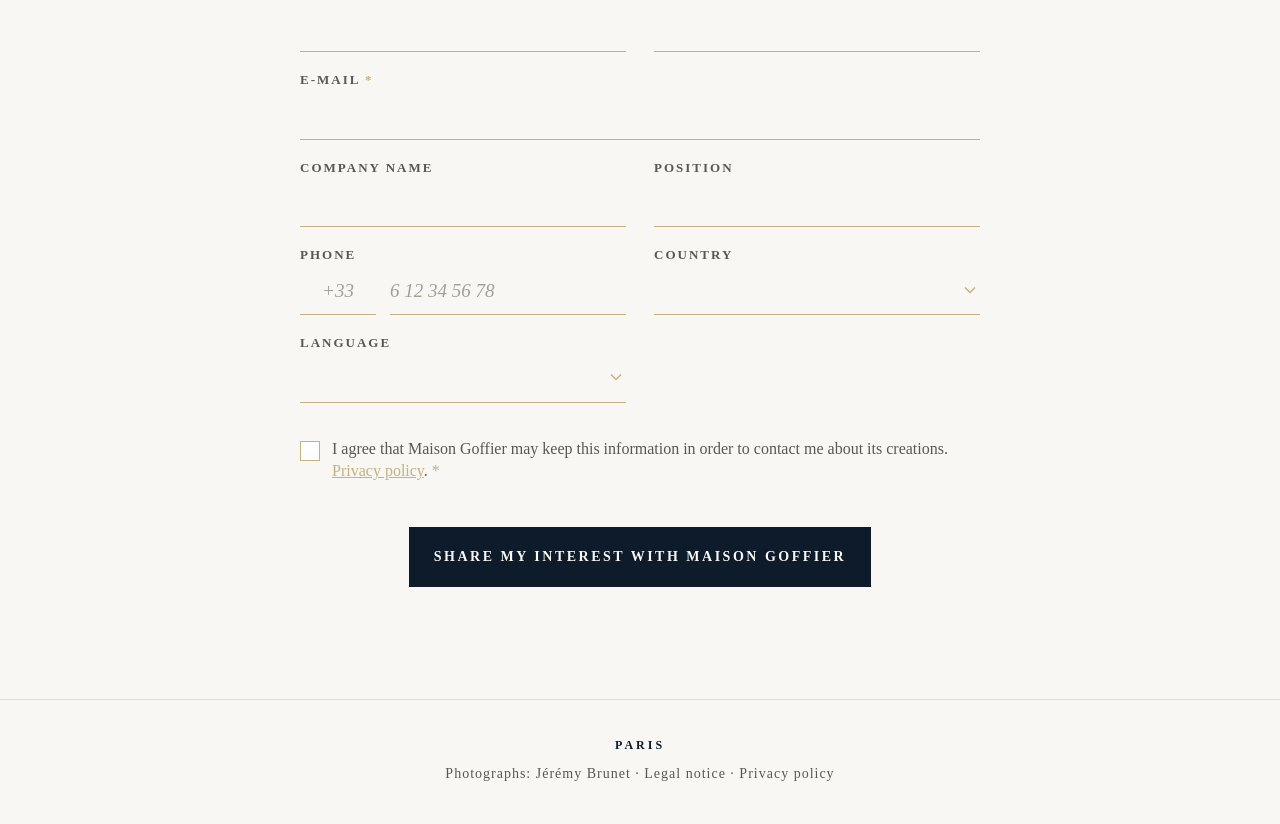
==== commit a856ba4d: "Textes v2 de Thierry (hero, intro formulaire, écran merci), photo du stand Co-Authored-By: Claude Fa" ====
--- a/en.html
+++ b/en.html
@@ -7,7 +7,7 @@
 <meta name="format-detection" content="telephone=no">
 <link rel="preload" href="assets/fonts/cormorant-garamond-latin.woff2" as="font" type="font/woff2" crossorigin>
 <link rel="preload" href="assets/fonts/cormorant-garamond-latin-italic.woff2" as="font" type="font/woff2" crossorigin>
-<title>Maison Goffier, Paris</title><meta name="robots" content="noindex,nofollow"><link rel="stylesheet" href="assets/rencontre.css?v=1788344741"></head>
+<title>Maison Goffier, Paris</title><meta name="robots" content="noindex,nofollow"><link rel="stylesheet" href="assets/rencontre.css?v=1788345699"></head>
 <body class="mg-rencontre mg-ecran-page mg-lang-en">
 <header class="mg-hero">
 	<nav class="mg-langues" aria-label="Langue / Language">
@@ -21,14 +21,16 @@
 			</picture>
 		</div>
 		<p class="mg-surtitre">Paris</p>
-		<h1 class="mg-hero__titre">Thank you for your interest</h1>
-		<p class="mg-hero__texte">Today you are discovering the first creations presented by Maison Goffier.</p>
-		<p class="mg-hero__texte">We imagine and craft pâte de verre luminaires as unique pieces, where light, material and savoir-faire meet.</p>
-		<p class="mg-hero__mots"><span class="mg-hero__mot">Unique pieces</span><span class="mg-hero__sep" aria-hidden="true">·</span><span class="mg-hero__mot">Made to order</span><span class="mg-hero__sep" aria-hidden="true">·</span><span class="mg-hero__mot">Bespoke</span></p>
+		<h1 class="mg-hero__titre">Welcome to the world of Maison Goffier</h1>
+				<p class="mg-hero__texte">Thank you for taking the time to discover our creations.</p>
+				<p class="mg-hero__texte">You have just discovered the first pieces by Maison Goffier.</p>
+				<p class="mg-hero__texte">We imagine and craft pâte de verre luminaires, shaped as singular pieces where light, material and savoir-faire meet.</p>
+				<p class="mg-hero__texte">Each creation can be made as a unique piece, to order or bespoke, to find its natural place in your interior or your project.</p>
+				<p class="mg-hero__mots"><span class="mg-hero__mot">Unique pieces</span><span class="mg-hero__sep" aria-hidden="true">·</span><span class="mg-hero__mot">Made to order</span><span class="mg-hero__sep" aria-hidden="true">·</span><span class="mg-hero__mot">Bespoke</span></p>
 				<figure class="mg-hero__photo"><img src="assets/img/stand-maison-objet-2026.jpg" alt="The Maison Goffier stand at Maison&amp;Objet" width="1280" height="853" decoding="async"></figure>
 			</div>
 	<div class="mg-hero__pied">
-		<p class="mg-hero__bienvenue">Welcome to the world of Maison Goffier.</p>
+		<p class="mg-hero__bienvenue">Discover our creations and select the ones you like. If you wish, share your project with us.</p>
 				<p class="mg-hero__salon">Maison&amp;Objet, September 2026 · Hall 5A, stand C56</p>
 			</div>
 	<a class="mg-hero__fleche" href="#mg-creations" aria-label="Discover the creations"><span></span></a>
@@ -129,6 +131,10 @@
 </section>
 <section class="mg-section mg-form-section" id="mg-form-section">
 	<div class="mg-section__inner">
+		<div class="mg-form__intro">
+			<p class="mg-surtitre">And you?</p>
+			<p class="mg-chapo">Did a creation particularly touch you? Do you have a project? If you wish, tell us in a few words what caught your attention.</p>
+		</div>
 		<form class="mg-form" id="mg-form" method="post" action="https://maisongoffier.com/wp-admin/admin-post.php" novalidate>
 			<input type="hidden" name="action" value="mg_rencontre_lead">
 			<input type="hidden" name="page_langue" value="en">
@@ -138,8 +144,8 @@
 						<p class="mg-form__erreur" id="mg-erreur" role="alert" hidden></p>
 
 			<fieldset class="mg-groupe">
-				<legend class="mg-question">And you? Which creations caught your attention?</legend>
-				<p class="mg-aide">You may select several.</p>
+				<legend class="mg-question">Find here the creations that caught your attention.</legend>
+				<p class="mg-aide">You can complete or change your selection and, if you wish, tell us about your project.</p>
 				<div class="mg-pilules" id="mg-recap">
 										<label class="mg-pilule" for="mg-sel-bleu-glacier" data-for="mg-sel-bleu-glacier"><span class="mg-coche" aria-hidden="true"></span>Bleu Glacier</label>
 										<label class="mg-pilule" for="mg-sel-bleu-profond" data-for="mg-sel-bleu-profond"><span class="mg-coche" aria-hidden="true"></span>Bleu Profond</label>
--- a/assets/rencontre.css
+++ b/assets/rencontre.css
@@ -254,6 +254,8 @@
 
 /* Formulaire */
 .mg-form-section { background: var(--mg-creme); }
+.mg-form__intro { max-width: 680px; margin: 0 auto 44px; }
+.mg-form__intro .mg-chapo { margin-top: 22px; }
 .mg-form { max-width: 680px; margin: 0 auto; }
 .mg-groupe + .mg-groupe { margin-top: 40px; }
 .mg-question {
@@ -446,7 +448,12 @@
 .mg-merci__marque { margin-top: 36px; font-size: 14px; font-weight: 600; letter-spacing: 3px; text-transform: uppercase; }
 .mg-signature--clair { margin-top: 10px; color: var(--mg-creme); }
 .mg-merci__devise { margin-top: 6px; font-style: italic; font-size: 17px; letter-spacing: 1px; color: var(--mg-or-2); }
-.mg-merci__retour { margin-top: 44px; }
+.mg-merci__liens { margin-top: 44px; }
+.mg-merci__liens-titre { font-size: 15px; font-weight: 600; letter-spacing: 4px; text-transform: uppercase; color: var(--mg-or-2); }
+.mg-merci__retour { margin-top: 18px; }
+.mg-merci__retour + .mg-merci__retour { margin-top: 12px; }
+.mg-hero--merci .mg-hero__bientot { margin-top: 44px !important; }
+.mg-merci__marque { margin-top: 28px; }
 .mg-merci__retour a { display: inline-block; padding: 12px 22px; border: 1px solid var(--mg-or); color: var(--mg-or-2); font-size: 12px; font-weight: 600; letter-spacing: 2px; text-transform: uppercase; }
 .mg-merci__retour a:hover { background: var(--mg-or); color: var(--mg-nuit); text-decoration: none; }
 
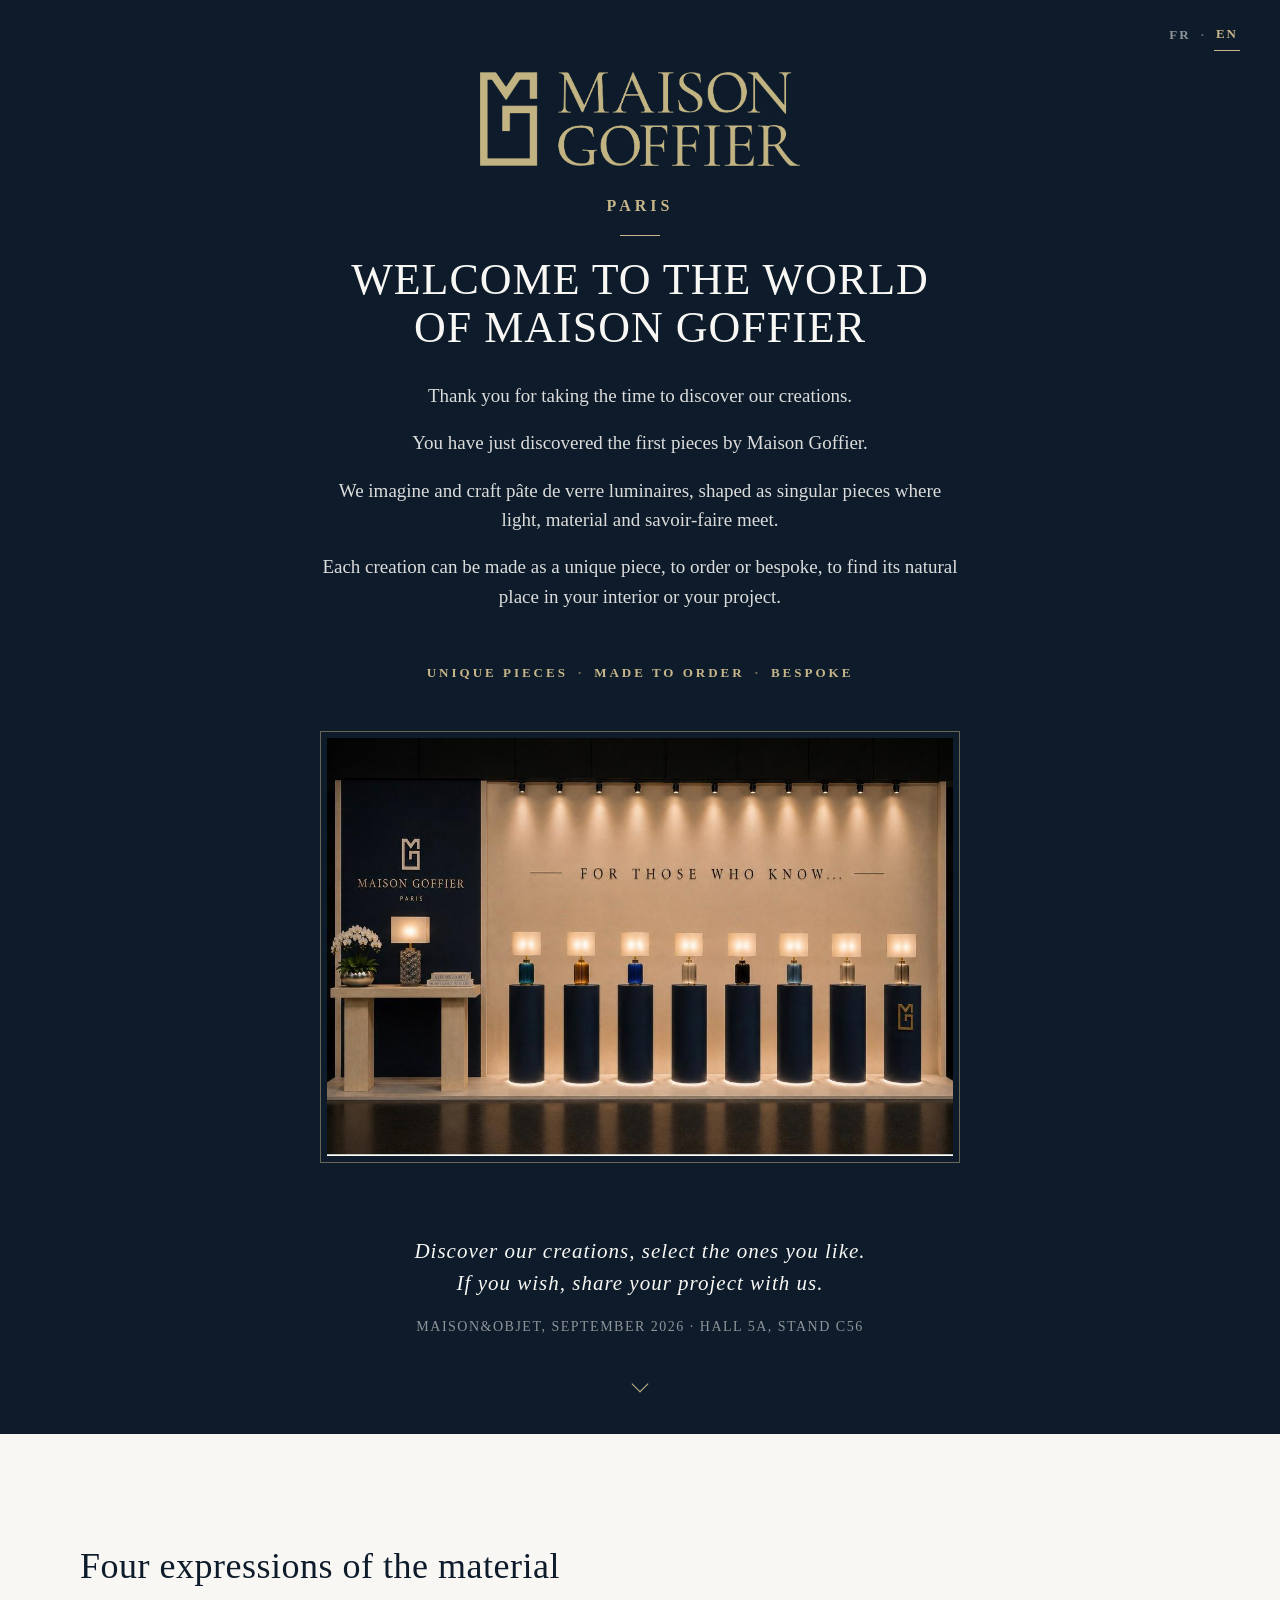
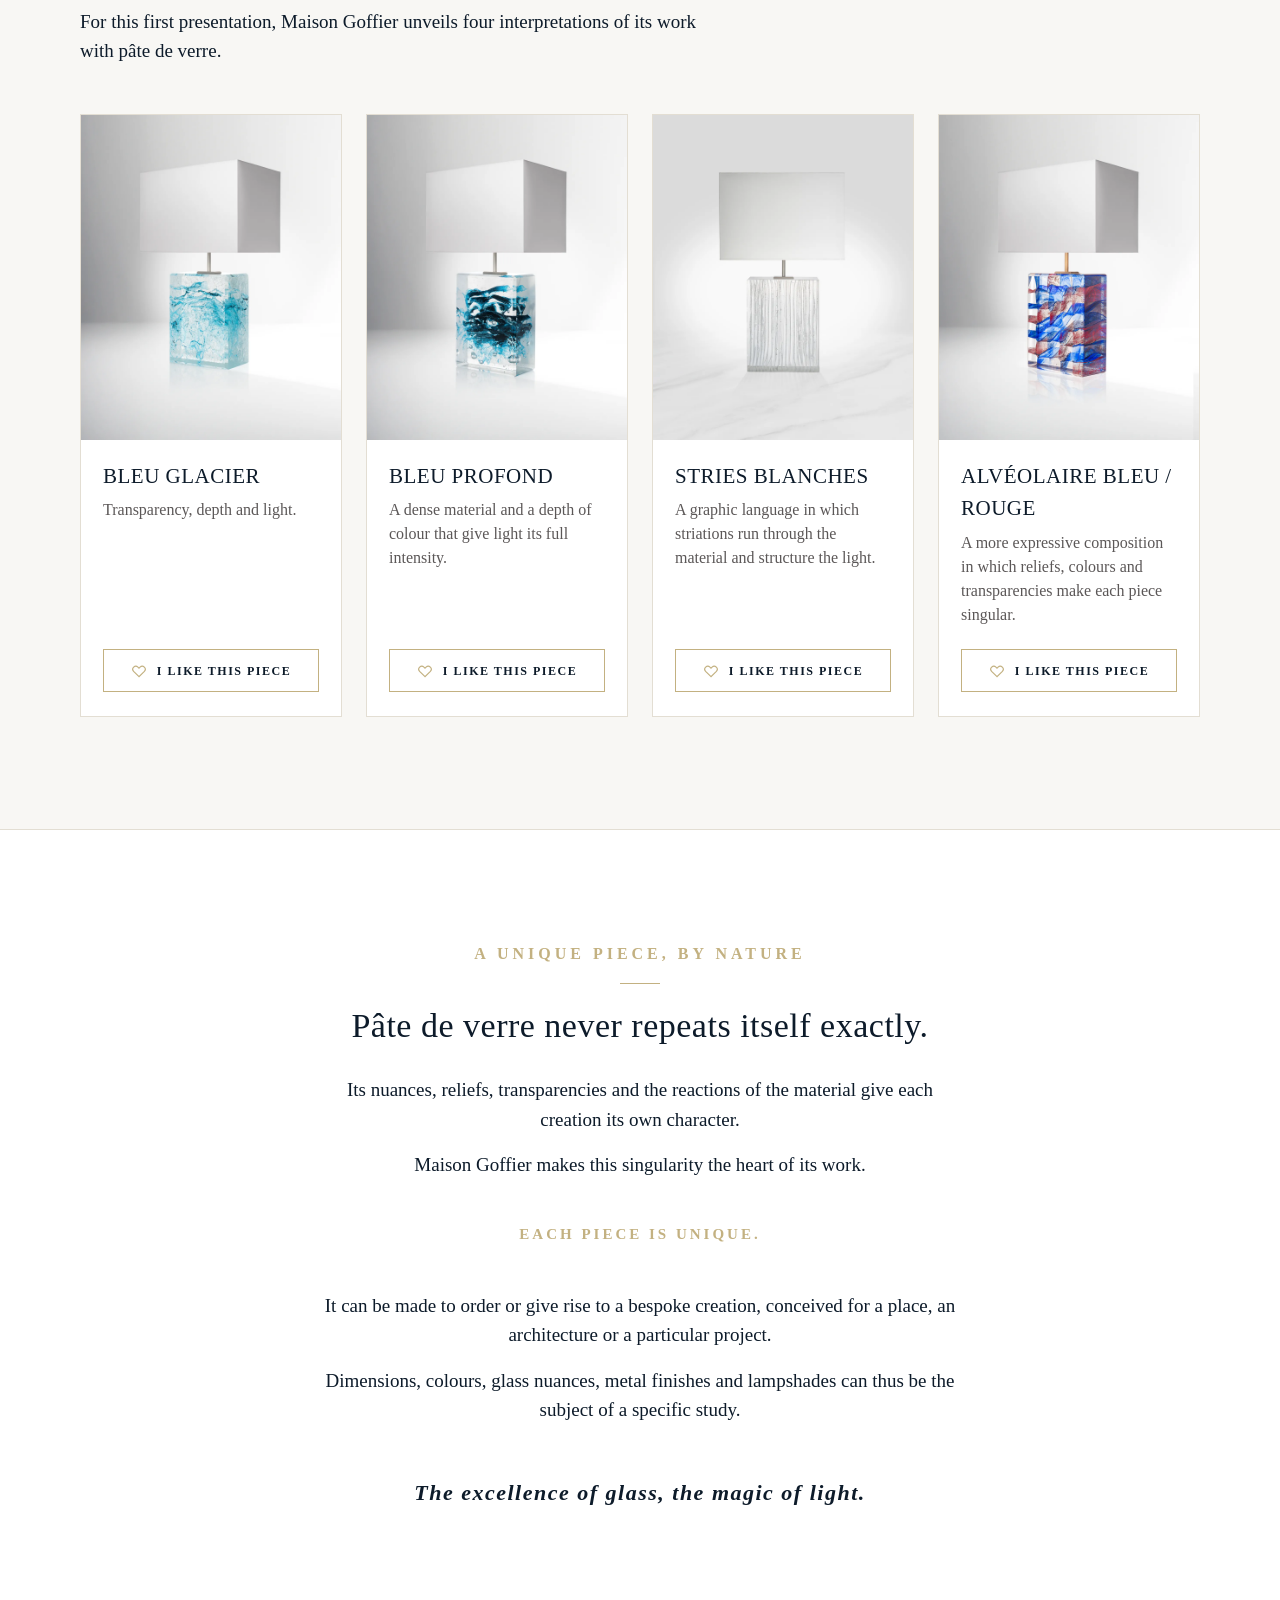
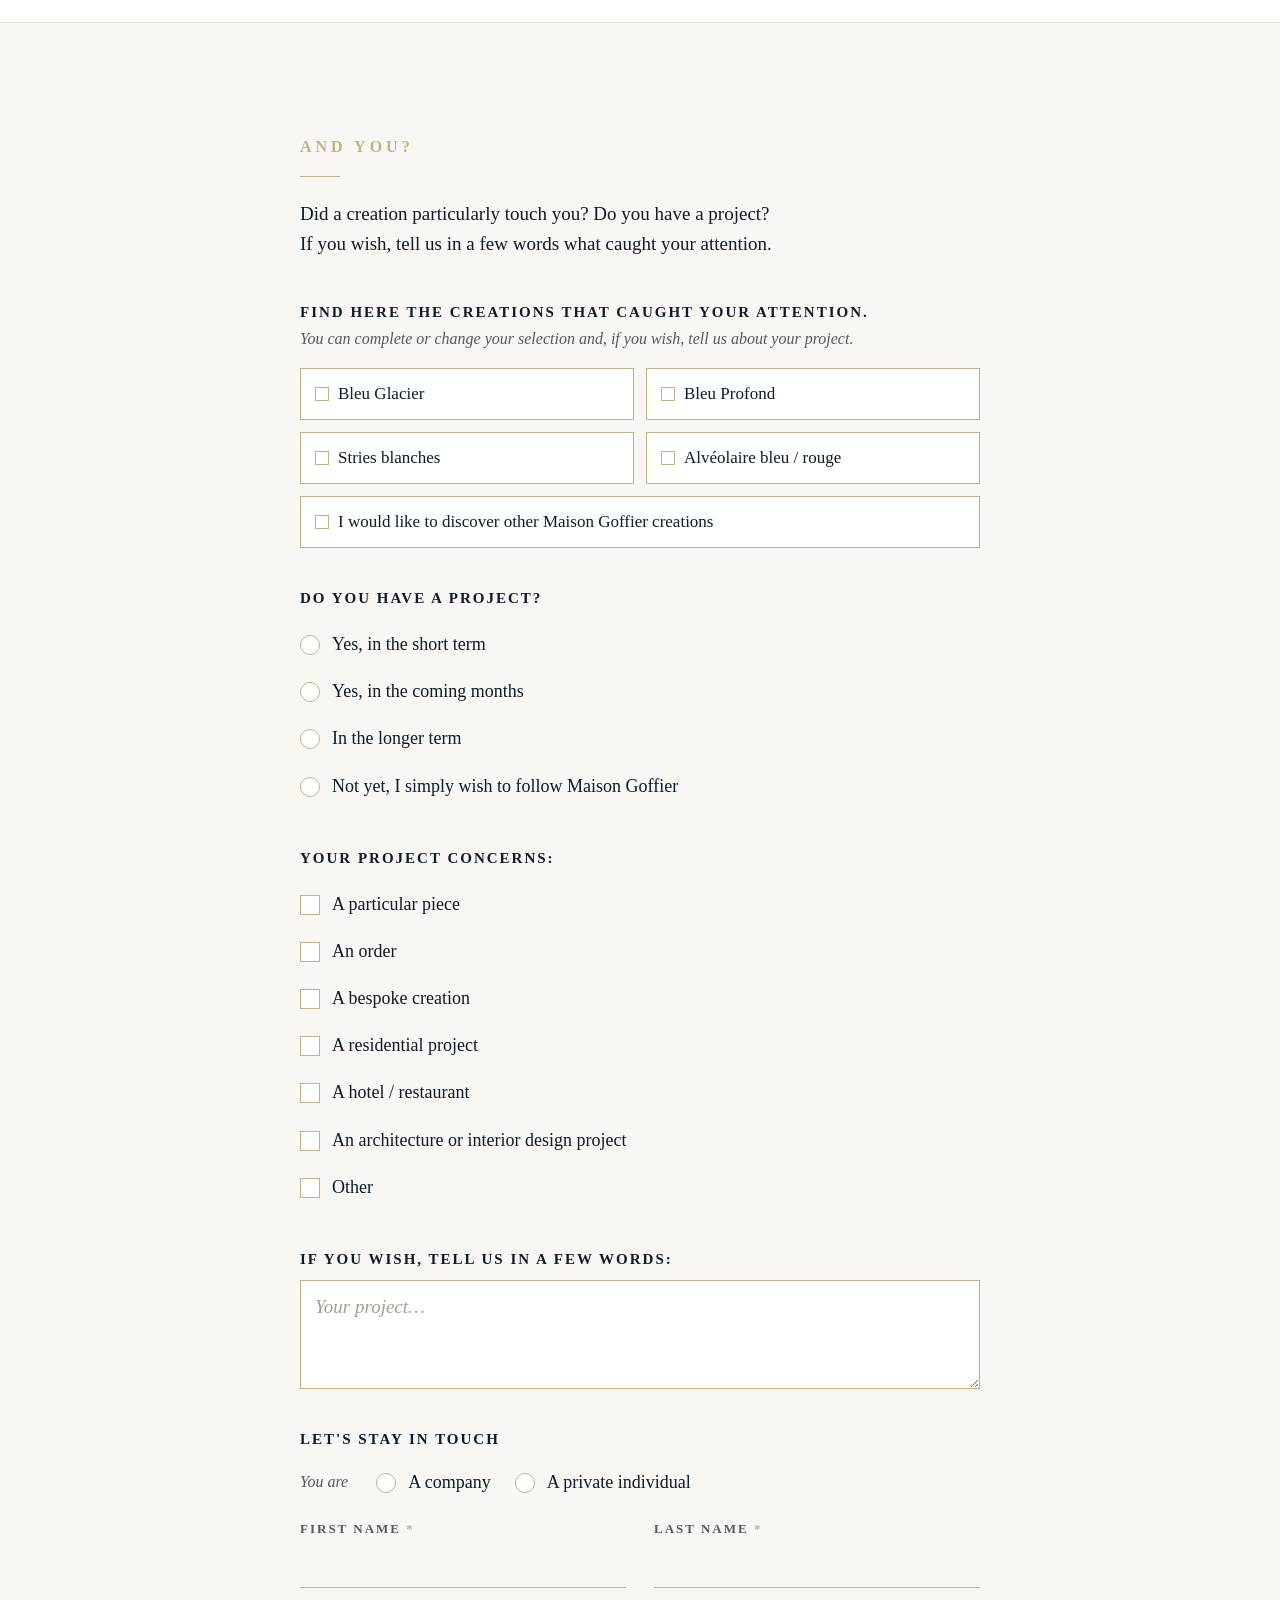
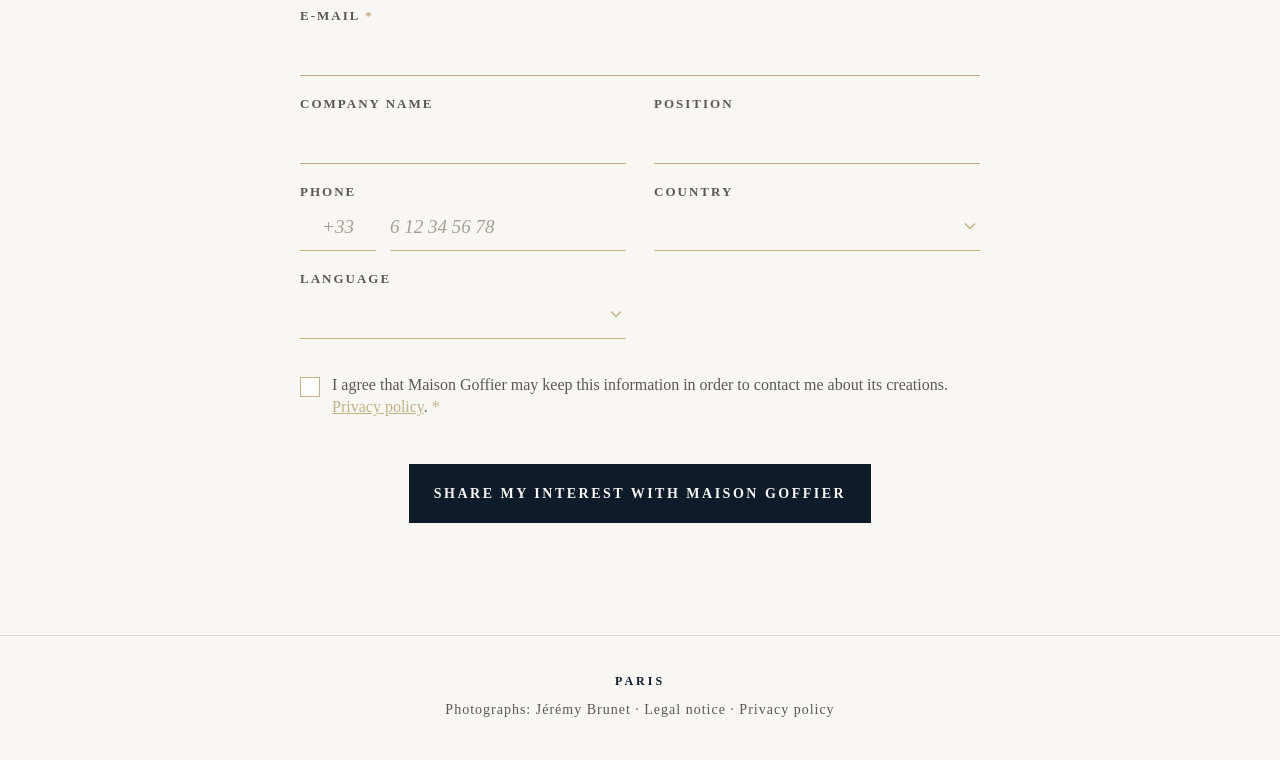
==== commit 229359fb: "Retours Thierry du 03/09 : « de la Maison Goffier », surtitre créations retiré, retours à la ligne, " ====
--- a/en.html
+++ b/en.html
@@ -7,7 +7,7 @@
 <meta name="format-detection" content="telephone=no">
 <link rel="preload" href="assets/fonts/cormorant-garamond-latin.woff2" as="font" type="font/woff2" crossorigin>
 <link rel="preload" href="assets/fonts/cormorant-garamond-latin-italic.woff2" as="font" type="font/woff2" crossorigin>
-<title>Maison Goffier, Paris</title><meta name="robots" content="noindex,nofollow"><link rel="stylesheet" href="assets/rencontre.css?v=1788345699"></head>
+<title>Maison Goffier, Paris</title><meta name="robots" content="noindex,nofollow"><link rel="stylesheet" href="assets/rencontre.css?v=1788453793"></head>
 <body class="mg-rencontre mg-ecran-page mg-lang-en">
 <header class="mg-hero">
 	<nav class="mg-langues" aria-label="Langue / Language">
@@ -30,15 +30,14 @@
 				<figure class="mg-hero__photo"><img src="assets/img/stand-maison-objet-2026.jpg" alt="The Maison Goffier stand at Maison&amp;Objet" width="1280" height="853" decoding="async"></figure>
 			</div>
 	<div class="mg-hero__pied">
-		<p class="mg-hero__bienvenue">Discover our creations and select the ones you like. If you wish, share your project with us.</p>
+		<p class="mg-hero__bienvenue">Discover our creations, select the ones you like.<br>If you wish, share your project with us.</p>
 				<p class="mg-hero__salon">Maison&amp;Objet, September 2026 · Hall 5A, stand C56</p>
 			</div>
 	<a class="mg-hero__fleche" href="#mg-creations" aria-label="Discover the creations"><span></span></a>
 </header>
 <section class="mg-section mg-creations" id="mg-creations">
 	<div class="mg-section__inner">
-		<p class="mg-surtitre">Four creations</p>
-		<h2 class="mg-titre">Four expressions of the material</h2>
+				<h2 class="mg-titre mg-titre--seul">Four expressions of the material</h2>
 		<p class="mg-chapo">For this first presentation, Maison Goffier unveils four interpretations of its work with pâte de verre.</p>
 
 		<ul class="mg-cartes" role="list">
@@ -133,12 +132,12 @@
 	<div class="mg-section__inner">
 		<div class="mg-form__intro">
 			<p class="mg-surtitre">And you?</p>
-			<p class="mg-chapo">Did a creation particularly touch you? Do you have a project? If you wish, tell us in a few words what caught your attention.</p>
+			<p class="mg-chapo">Did a creation particularly touch you? Do you have a project?<br>If you wish, tell us in a few words what caught your attention.</p>
 		</div>
 		<form class="mg-form" id="mg-form" method="post" action="https://maisongoffier.com/wp-admin/admin-post.php" novalidate>
 			<input type="hidden" name="action" value="mg_rencontre_lead">
 			<input type="hidden" name="page_langue" value="en">
-			<input type="hidden" name="mg_t" id="mg-t" value="preview-token">
+			<input type="hidden" name="mg_t" id="mg-t" value="1788454105.67fc8c33c5febd248453">
 			<p class="mg-hp" aria-hidden="true"><label for="mg-site-web">Votre site web</label><input type="text" id="mg-site-web" name="mg_site_web" tabindex="-1" autocomplete="off"></p>
 
 						<p class="mg-form__erreur" id="mg-erreur" role="alert" hidden></p>
@@ -216,5 +215,5 @@
 	<p class="mg-footer__marque">Paris</p>
 	<p class="mg-footer__mentions">Photographs: Jérémy Brunet · <a href="https://maisongoffier.com/en/legal-notice/">Legal notice</a> · <a href="https://maisongoffier.com/en/data-protection-policy/">Privacy policy</a></p>
 </footer>
-<script>var mgRencontre = {"bootstrap":"","lead":"","ecran":"page","lang":"en","t":{"une":"1 piece selected","plusieurs":"%d pieces selected","envoi":"Sending…","err_champs":"Please provide your first name, last name and a valid e-mail address.","err_consent":"Please agree to be contacted by Maison Goffier.","err_envoi":"Your request could not be sent. Please try again."}};</script><script src="assets/rencontre.js"></script><script>/* Preview GitHub Pages : pas de serveur, l'envoi mène à l'écran merci. */document.addEventListener('submit',function(e){if(e.defaultPrevented)return;e.preventDefault();window.location.href='merci-en.html';});</script></body>
+<script>var mgRencontre = {"bootstrap":"","lead":"","ecran":"page","lang":"en","t":{"une":"1 piece selected","plusieurs":"%d pieces selected","envoi":"Sending…","err_champs":"Please provide your first name, last name and a valid e-mail address.","err_consent":"Please agree to be contacted by Maison Goffier.","err_envoi":"Your request could not be sent. Please try again."}};</script><script src="assets/rencontre.js?v=1788280093"></script><script>/* Preview GitHub Pages : pas de serveur, l'envoi mène à l'écran merci. */document.addEventListener('submit',function(e){if(e.defaultPrevented)return;e.preventDefault();window.location.href='merci-en.html';});</script></body>
 </html>
--- a/assets/rencontre.css
+++ b/assets/rencontre.css
@@ -75,6 +75,7 @@
 	letter-spacing: .5px;
 	margin-top: 22px;
 }
+.mg-titre--seul { margin-top: 0; }
 .mg-chapo, .mg-texte { font-size: 19px; max-width: 640px; }
 .mg-chapo { margin-top: 20px; }
 .mg-texte + .mg-texte { margin-top: 16px; }
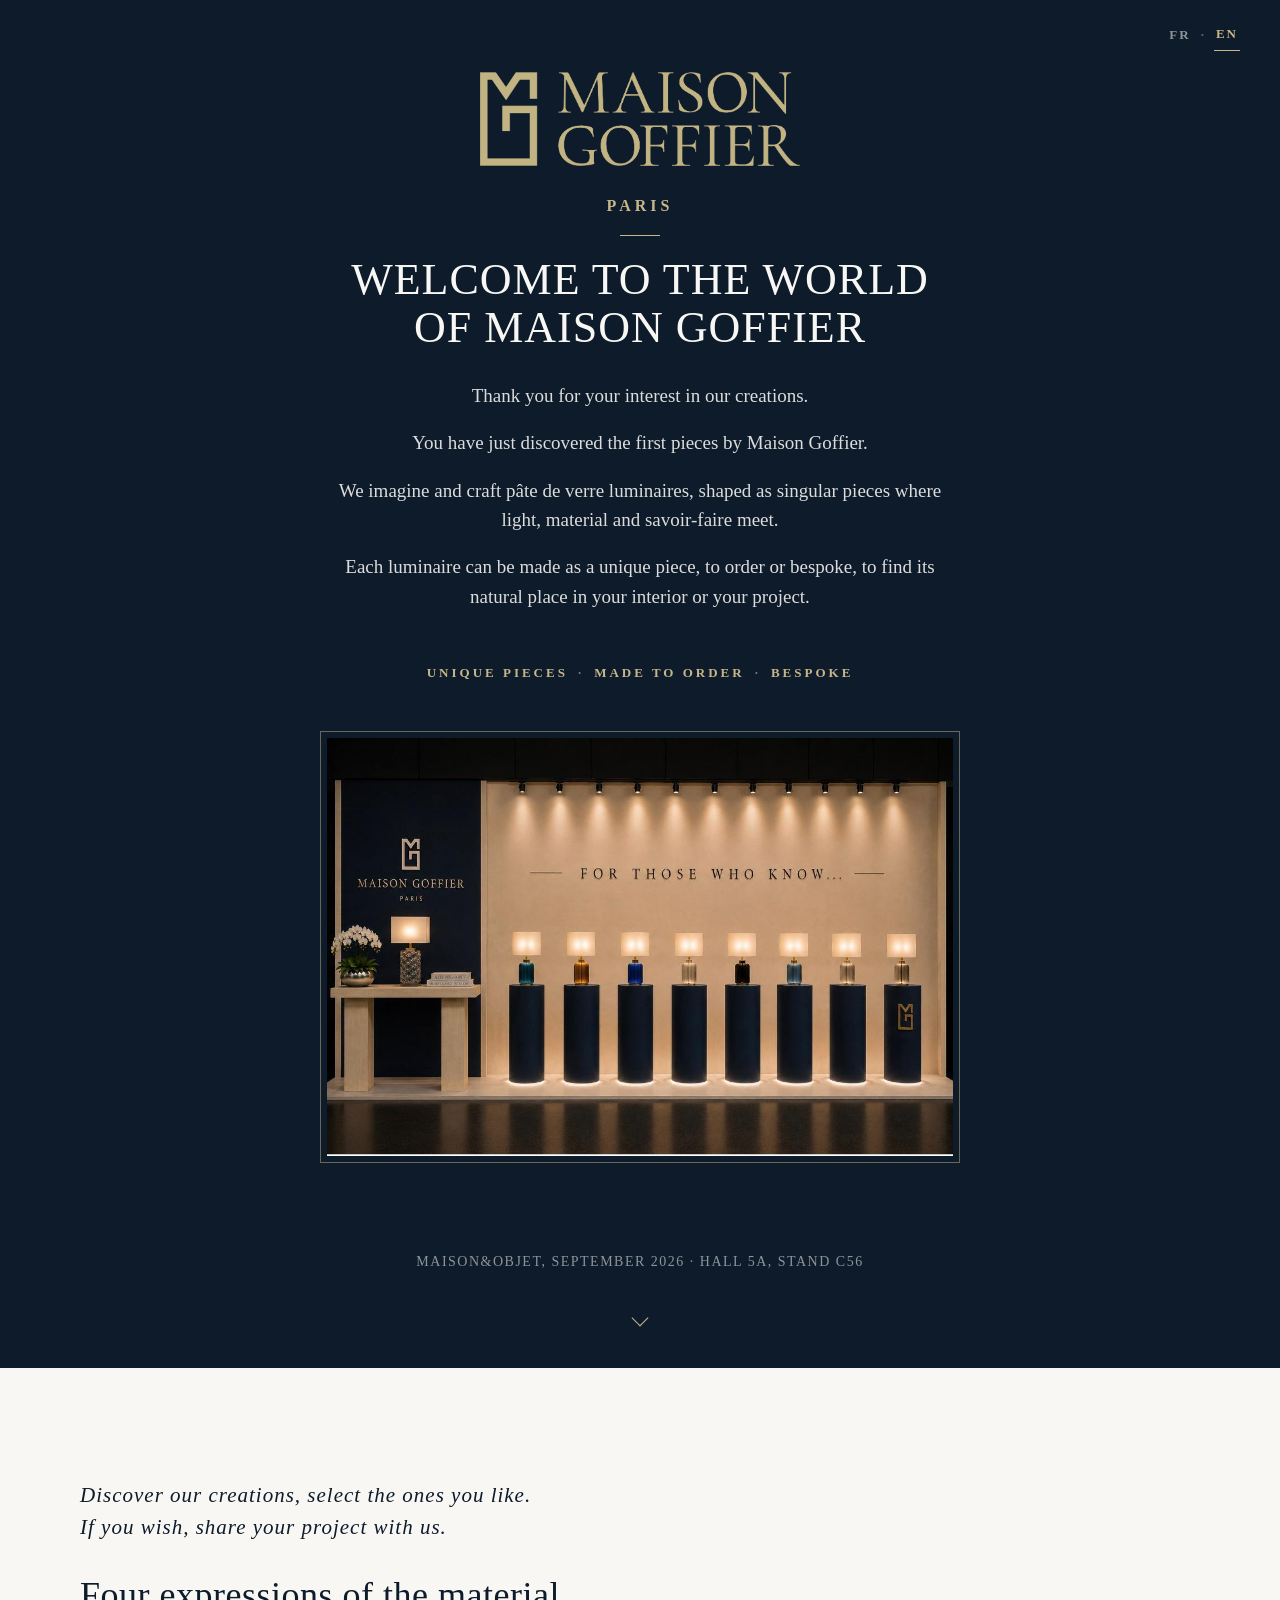
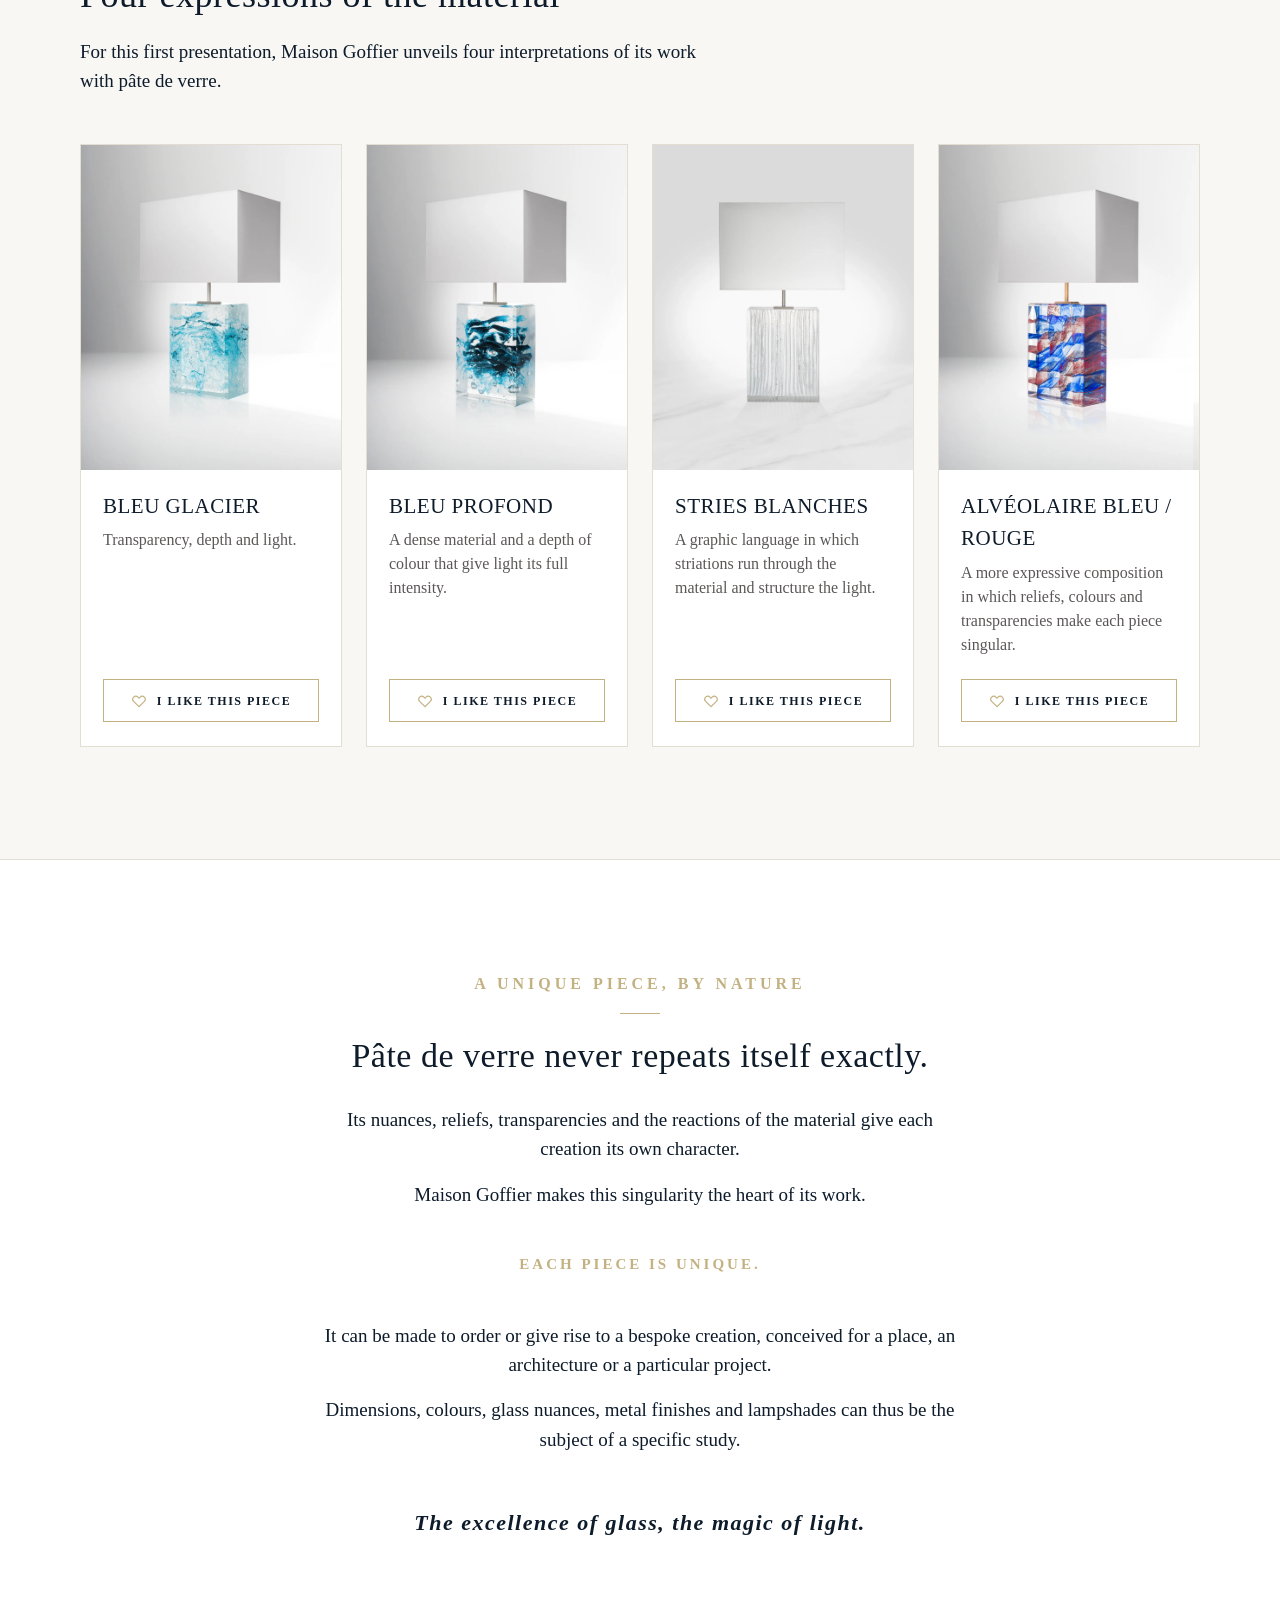
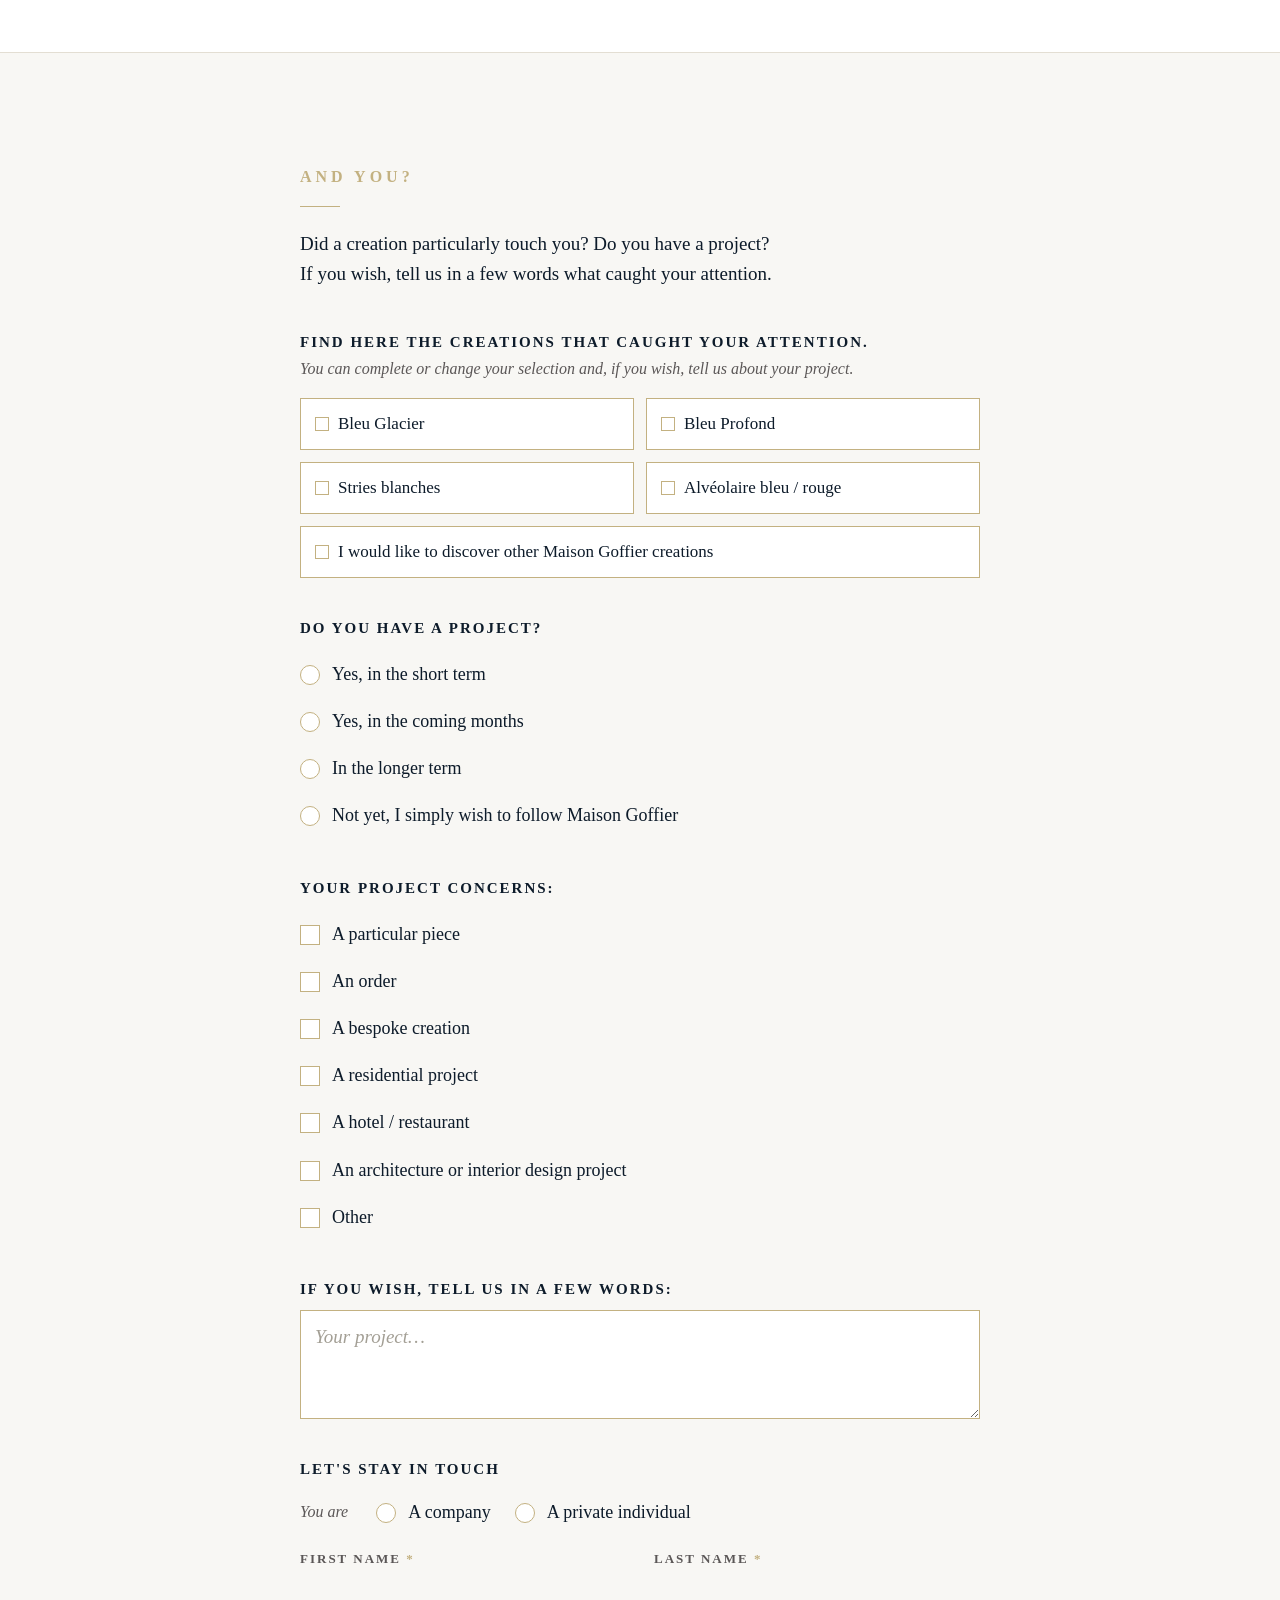
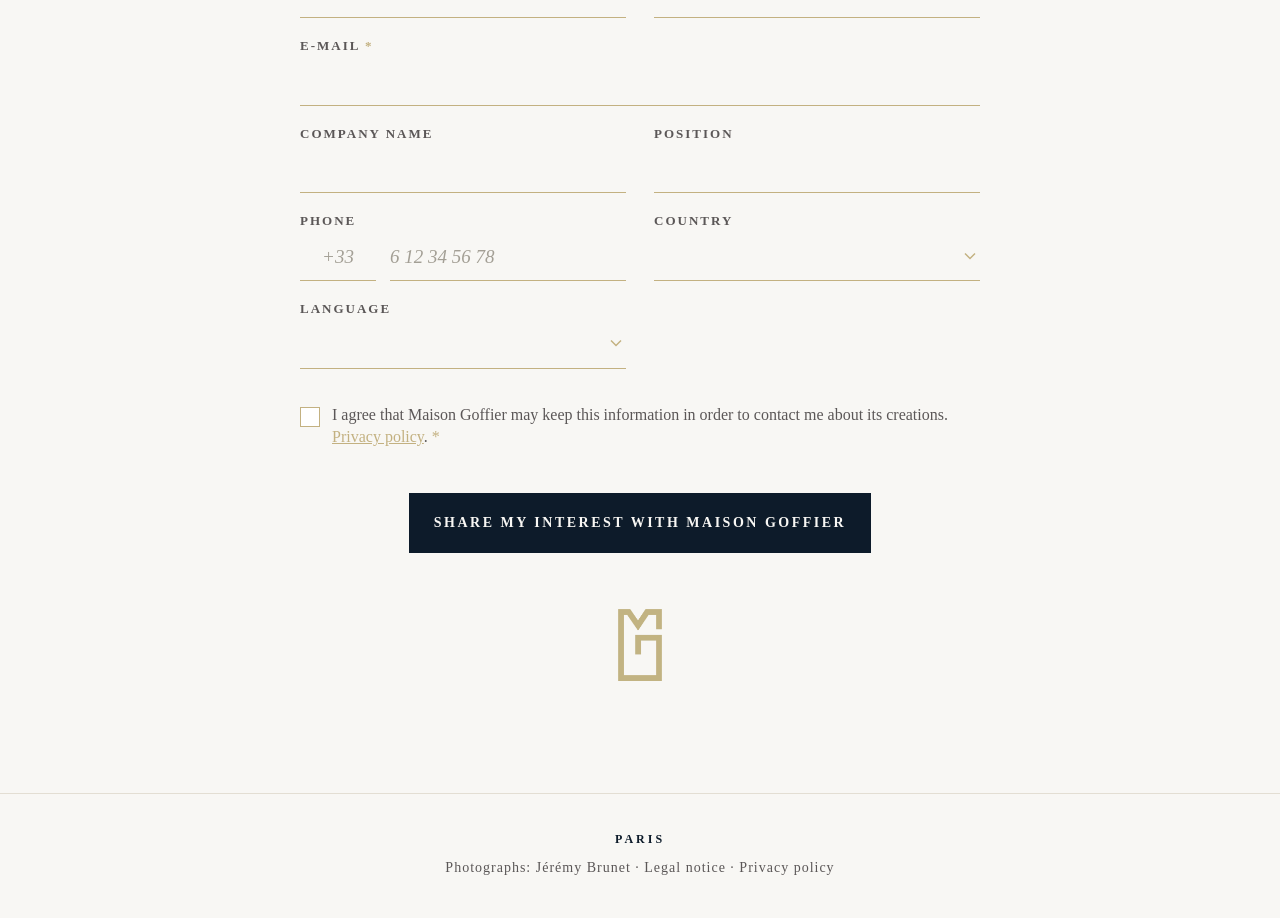
==== commit e988875a: "Retours Thierry 03/09 soir : merci de l'intérêt, chaque luminaire, « sur ce qui », invitation en têt" ====
--- a/en.html
+++ b/en.html
@@ -7,7 +7,7 @@
 <meta name="format-detection" content="telephone=no">
 <link rel="preload" href="assets/fonts/cormorant-garamond-latin.woff2" as="font" type="font/woff2" crossorigin>
 <link rel="preload" href="assets/fonts/cormorant-garamond-latin-italic.woff2" as="font" type="font/woff2" crossorigin>
-<title>Maison Goffier, Paris</title><meta name="robots" content="noindex,nofollow"><link rel="stylesheet" href="assets/rencontre.css?v=1788453793"></head>
+<title>Maison Goffier, Paris</title><meta name="robots" content="noindex,nofollow"><link rel="stylesheet" href="assets/rencontre.css?v=1788470801"></head>
 <body class="mg-rencontre mg-ecran-page mg-lang-en">
 <header class="mg-hero">
 	<nav class="mg-langues" aria-label="Langue / Language">
@@ -22,22 +22,22 @@
 		</div>
 		<p class="mg-surtitre">Paris</p>
 		<h1 class="mg-hero__titre">Welcome to the world of Maison Goffier</h1>
-				<p class="mg-hero__texte">Thank you for taking the time to discover our creations.</p>
+				<p class="mg-hero__texte">Thank you for your interest in our creations.</p>
 				<p class="mg-hero__texte">You have just discovered the first pieces by Maison Goffier.</p>
 				<p class="mg-hero__texte">We imagine and craft pâte de verre luminaires, shaped as singular pieces where light, material and savoir-faire meet.</p>
-				<p class="mg-hero__texte">Each creation can be made as a unique piece, to order or bespoke, to find its natural place in your interior or your project.</p>
+				<p class="mg-hero__texte">Each luminaire can be made as a unique piece, to order or bespoke, to find its natural place in your interior or your project.</p>
 				<p class="mg-hero__mots"><span class="mg-hero__mot">Unique pieces</span><span class="mg-hero__sep" aria-hidden="true">·</span><span class="mg-hero__mot">Made to order</span><span class="mg-hero__sep" aria-hidden="true">·</span><span class="mg-hero__mot">Bespoke</span></p>
 				<figure class="mg-hero__photo"><img src="assets/img/stand-maison-objet-2026.jpg" alt="The Maison Goffier stand at Maison&amp;Objet" width="1280" height="853" decoding="async"></figure>
 			</div>
 	<div class="mg-hero__pied">
-		<p class="mg-hero__bienvenue">Discover our creations, select the ones you like.<br>If you wish, share your project with us.</p>
 				<p class="mg-hero__salon">Maison&amp;Objet, September 2026 · Hall 5A, stand C56</p>
 			</div>
 	<a class="mg-hero__fleche" href="#mg-creations" aria-label="Discover the creations"><span></span></a>
 </header>
 <section class="mg-section mg-creations" id="mg-creations">
 	<div class="mg-section__inner">
-				<h2 class="mg-titre mg-titre--seul">Four expressions of the material</h2>
+				<p class="mg-creations__invite">Discover our creations, select the ones you like.<br>If you wish, share your project with us.</p>
+		<h2 class="mg-titre mg-titre--seul">Four expressions of the material</h2>
 		<p class="mg-chapo">For this first presentation, Maison Goffier unveils four interpretations of its work with pâte de verre.</p>
 
 		<ul class="mg-cartes" role="list">
@@ -137,7 +137,7 @@
 		<form class="mg-form" id="mg-form" method="post" action="https://maisongoffier.com/wp-admin/admin-post.php" novalidate>
 			<input type="hidden" name="action" value="mg_rencontre_lead">
 			<input type="hidden" name="page_langue" value="en">
-			<input type="hidden" name="mg_t" id="mg-t" value="1788454105.67fc8c33c5febd248453">
+			<input type="hidden" name="mg_t" id="mg-t" value="1788470847.2330d9b1f1c8d05b4c35">
 			<p class="mg-hp" aria-hidden="true"><label for="mg-site-web">Votre site web</label><input type="text" id="mg-site-web" name="mg_site_web" tabindex="-1" autocomplete="off"></p>
 
 						<p class="mg-form__erreur" id="mg-erreur" role="alert" hidden></p>
@@ -204,6 +204,7 @@
 
 			<button type="submit" class="mg-bouton" id="mg-envoyer"><span class="mg-bouton__long">Share my interest with Maison Goffier</span><span class="mg-bouton__court">Share my interest</span></button>
 		</form>
+		<p class="mg-form__signature"><picture><source type="image/webp" srcset="assets/img/monogramme-mg.webp"><img src="assets/img/monogramme-mg.png" alt="" width="170" height="278" loading="lazy"></picture></p>
 	</div>
 </section>
 
--- a/assets/rencontre.css
+++ b/assets/rencontre.css
@@ -126,7 +126,10 @@
 .mg-hero__logo img { width: 100%; }
 .mg-hero__photo { margin: 48px auto 0; padding: 6px; border: 1px solid rgba(195, 177, 129, .5); }
 .mg-hero__photo img { width: 100%; aspect-ratio: 3 / 2; object-fit: cover; }
-.mg-hero__pied { max-width: 640px; margin: 56px auto 0; }
+.mg-hero__pied { max-width: 640px; margin: 48px auto 0; }
+.mg-creations__invite { max-width: 640px; margin: 0 0 32px; font-style: italic; font-weight: 500; font-size: 21px; letter-spacing: 1px; line-height: 1.5; }
+.mg-form__signature { margin: 56px auto 0; width: 44px; }
+.mg-form__signature img { width: 100%; }
 .mg-hero__titre {
 	font-size: 34px;
 	font-weight: 500;
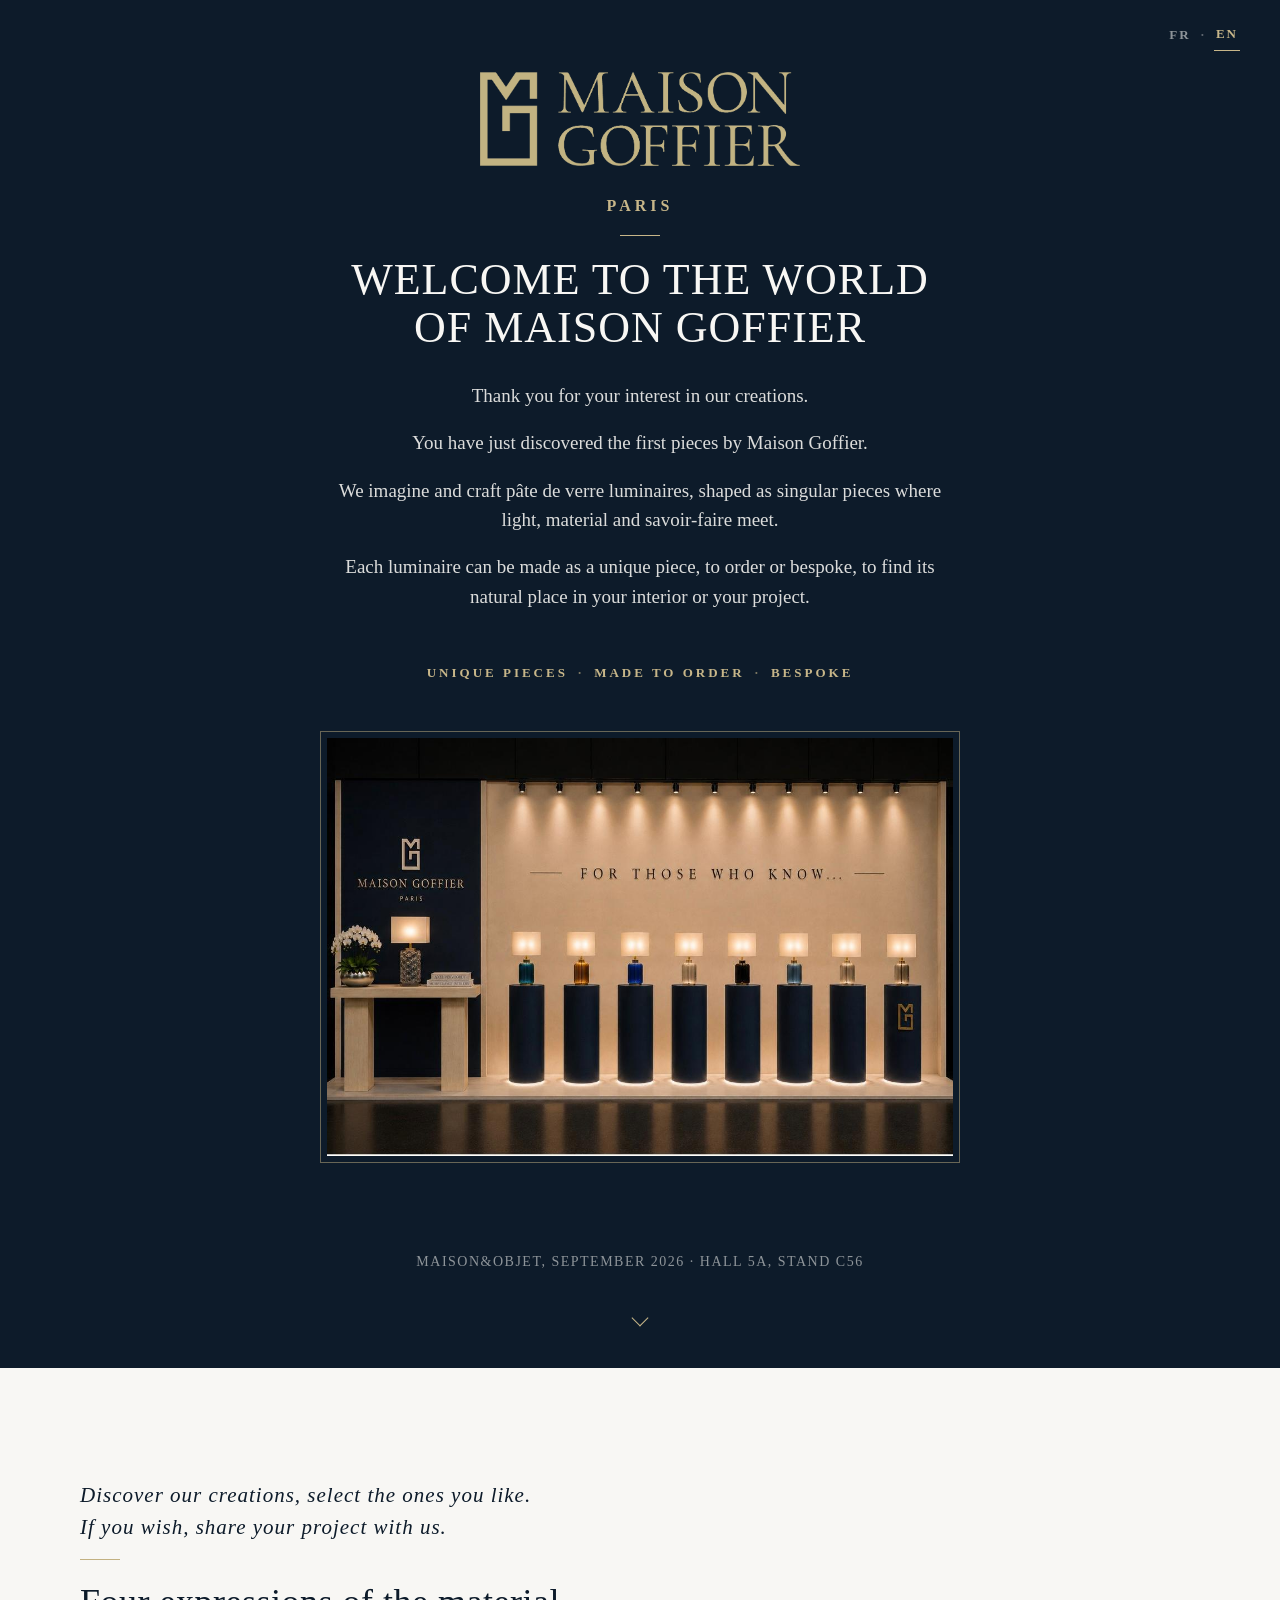
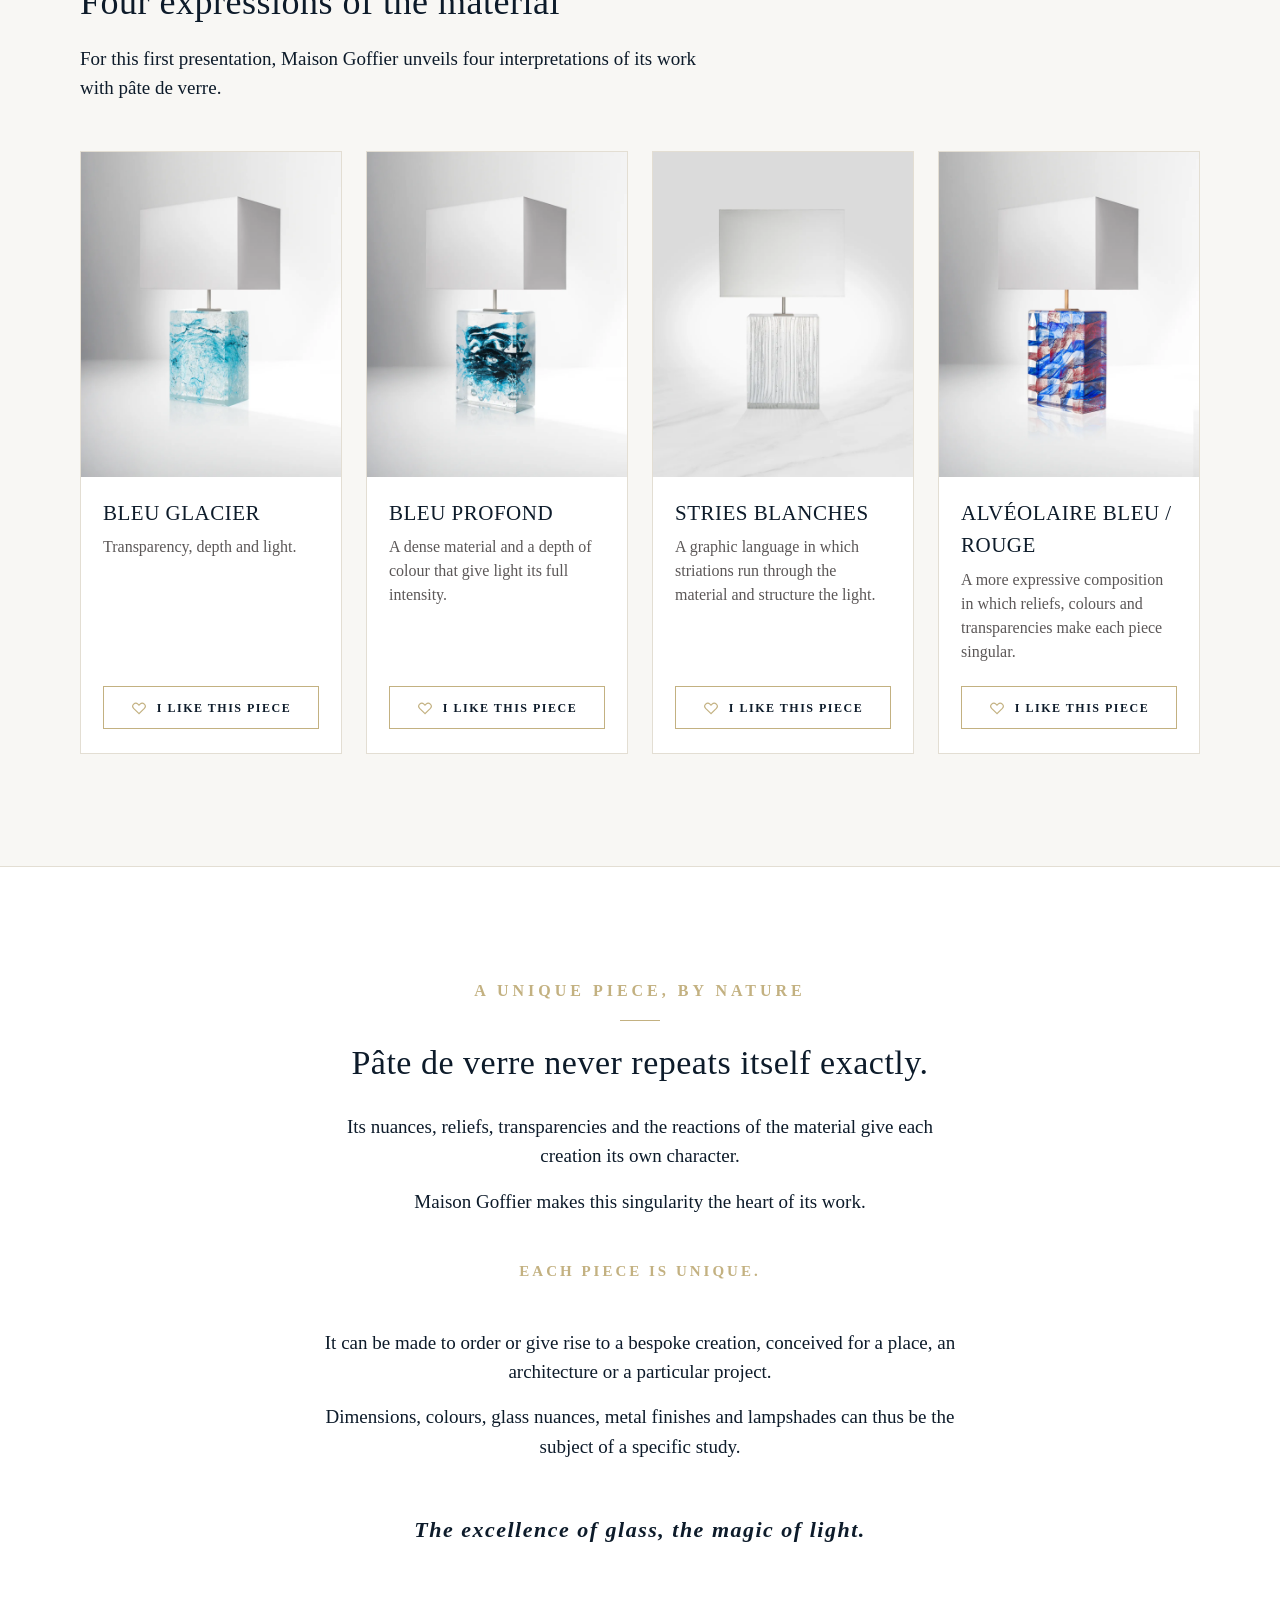
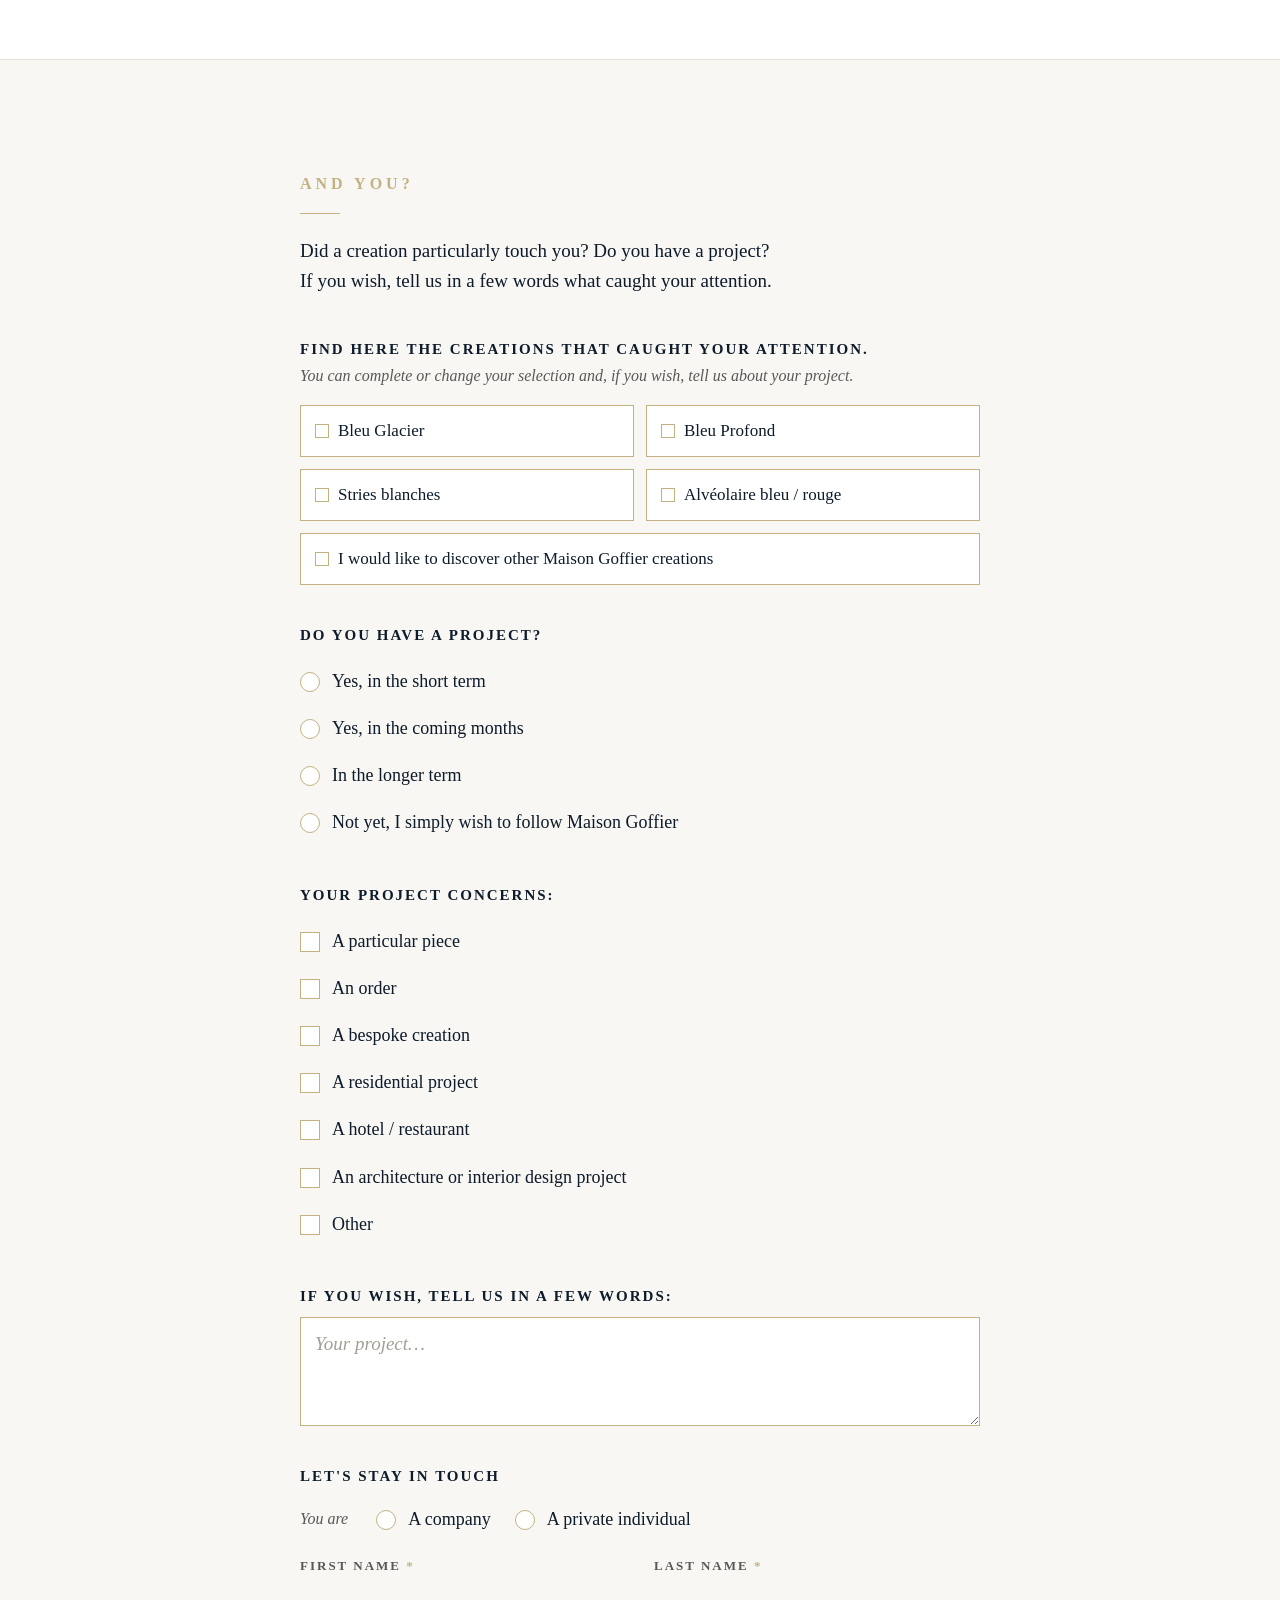
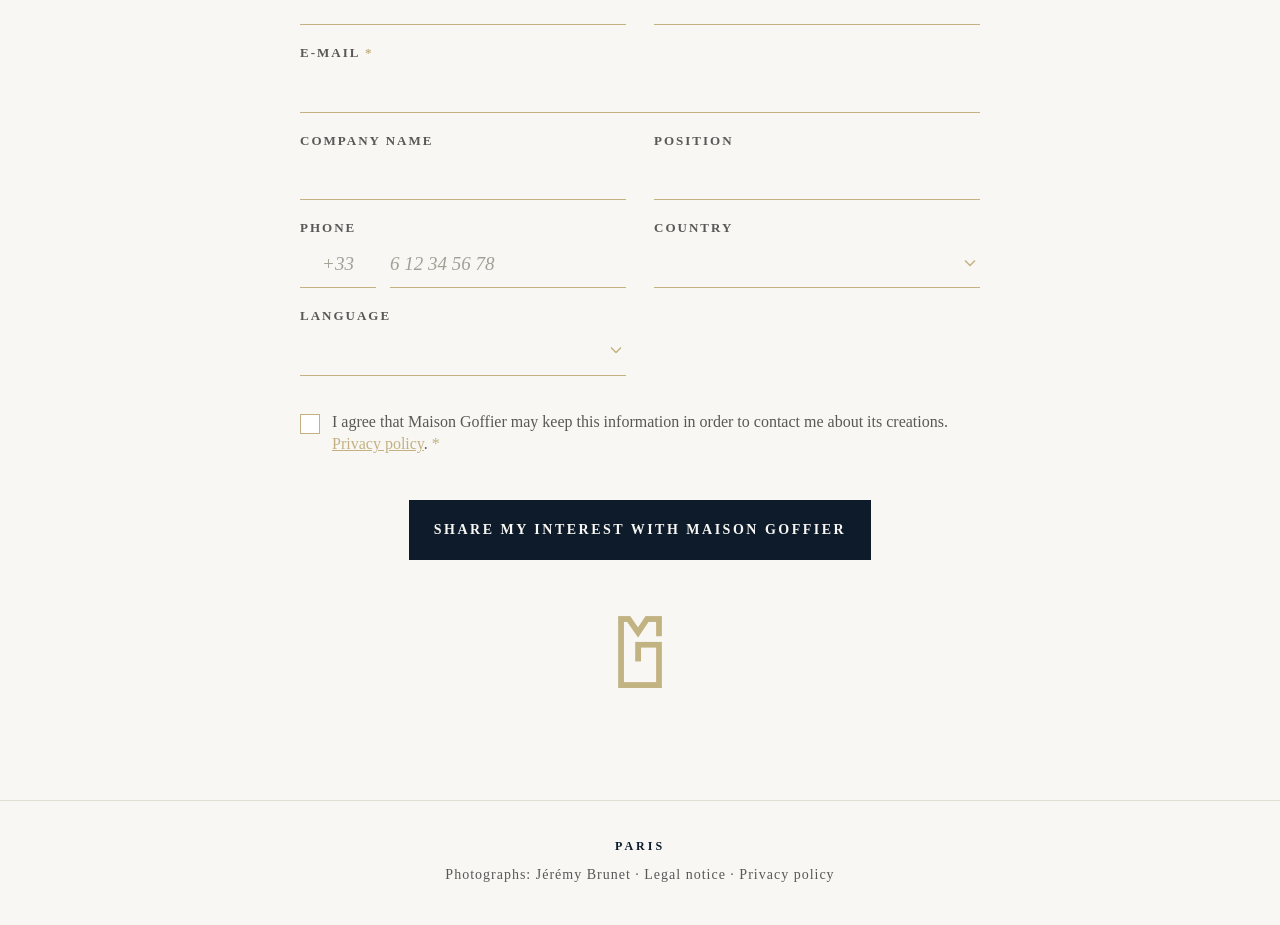
==== commit f095f62b: "Retour Thierry 04/09 : l'invitation devient la tete de section des creations (meme mesure, filet dor" ====
--- a/en.html
+++ b/en.html
@@ -7,7 +7,7 @@
 <meta name="format-detection" content="telephone=no">
 <link rel="preload" href="assets/fonts/cormorant-garamond-latin.woff2" as="font" type="font/woff2" crossorigin>
 <link rel="preload" href="assets/fonts/cormorant-garamond-latin-italic.woff2" as="font" type="font/woff2" crossorigin>
-<title>Maison Goffier, Paris</title><meta name="robots" content="noindex,nofollow"><link rel="stylesheet" href="assets/rencontre.css?v=1788470801"></head>
+<title>Maison Goffier, Paris</title><meta name="robots" content="noindex,nofollow"><link rel="stylesheet" href="assets/rencontre.css?v=1788517616"></head>
 <body class="mg-rencontre mg-ecran-page mg-lang-en">
 <header class="mg-hero">
 	<nav class="mg-langues" aria-label="Langue / Language">
@@ -36,9 +36,14 @@
 </header>
 <section class="mg-section mg-creations" id="mg-creations">
 	<div class="mg-section__inner">
-				<p class="mg-creations__invite">Discover our creations, select the ones you like.<br>If you wish, share your project with us.</p>
-		<h2 class="mg-titre mg-titre--seul">Four expressions of the material</h2>
-		<p class="mg-chapo">For this first presentation, Maison Goffier unveils four interpretations of its work with pâte de verre.</p>
+		<!-- Tete de section : l'invitation ouvre la deuxieme partie de la page (demande Thierry, 03/09/2026).
+		     Elle occupe la place du surtitre dans le systeme de tete de section : meme mesure, meme filet dore,
+		     meme rythme vertical que les autres sections. -->
+		<div class="mg-creations__tete">
+						<p class="mg-creations__invite">Discover our creations, select the ones you like.<br>If you wish, share your project with us.</p>
+			<h2 class="mg-titre">Four expressions of the material</h2>
+			<p class="mg-chapo">For this first presentation, Maison Goffier unveils four interpretations of its work with pâte de verre.</p>
+		</div>
 
 		<ul class="mg-cartes" role="list">
 						<li class="mg-carte">
@@ -137,7 +142,7 @@
 		<form class="mg-form" id="mg-form" method="post" action="https://maisongoffier.com/wp-admin/admin-post.php" novalidate>
 			<input type="hidden" name="action" value="mg_rencontre_lead">
 			<input type="hidden" name="page_langue" value="en">
-			<input type="hidden" name="mg_t" id="mg-t" value="1788470847.2330d9b1f1c8d05b4c35">
+			<input type="hidden" name="mg_t" id="mg-t" value="1788517724.e6fad31e73c5c26306cd">
 			<p class="mg-hp" aria-hidden="true"><label for="mg-site-web">Votre site web</label><input type="text" id="mg-site-web" name="mg_site_web" tabindex="-1" autocomplete="off"></p>
 
 						<p class="mg-form__erreur" id="mg-erreur" role="alert" hidden></p>
--- a/assets/rencontre.css
+++ b/assets/rencontre.css
@@ -75,7 +75,6 @@
 	letter-spacing: .5px;
 	margin-top: 22px;
 }
-.mg-titre--seul { margin-top: 0; }
 .mg-chapo, .mg-texte { font-size: 19px; max-width: 640px; }
 .mg-chapo { margin-top: 20px; }
 .mg-texte + .mg-texte { margin-top: 16px; }
@@ -127,7 +126,6 @@
 .mg-hero__photo { margin: 48px auto 0; padding: 6px; border: 1px solid rgba(195, 177, 129, .5); }
 .mg-hero__photo img { width: 100%; aspect-ratio: 3 / 2; object-fit: cover; }
 .mg-hero__pied { max-width: 640px; margin: 48px auto 0; }
-.mg-creations__invite { max-width: 640px; margin: 0 0 32px; font-style: italic; font-weight: 500; font-size: 21px; letter-spacing: 1px; line-height: 1.5; }
 .mg-form__signature { margin: 56px auto 0; width: 44px; }
 .mg-form__signature img { width: 100%; }
 .mg-hero__titre {
@@ -180,6 +178,25 @@
 
 /* Créations */
 .mg-creations { background: var(--mg-creme); }
+/* Tête de section : l'invitation de Thierry ouvre la deuxième partie de la page (03/09/2026).
+   Elle prend la place du surtitre dans le système de tête de section : une seule mesure pour
+   l'invitation, le titre et le chapô, le filet doré de 40 px en lien vers le titre, et le rythme
+   vertical commun (filet à 16 px, titre à 22 px, chapô à 20 px). */
+.mg-creations__tete { max-width: 640px; }
+.mg-creations__invite {
+	margin: 0;
+	font-style: italic;
+	font-weight: 500;
+	font-size: 21px;
+	letter-spacing: 1px;
+	line-height: 1.5;
+	text-wrap: balance;
+}
+.mg-creations__invite::after { content: ''; display: block; width: 40px; height: 1px; margin: 16px 0 0; background: var(--mg-or); }
+.mg-creations__invite + .mg-titre { margin-top: 22px; }
+/* Si le surtitre des créations est un jour remis, c'est lui qui porte le filet, pas l'invitation. */
+.mg-surtitre + .mg-creations__invite { margin-top: 22px; }
+.mg-surtitre + .mg-creations__invite::after { display: none; }
 .mg-cartes {
 	list-style: none;
 	display: grid;
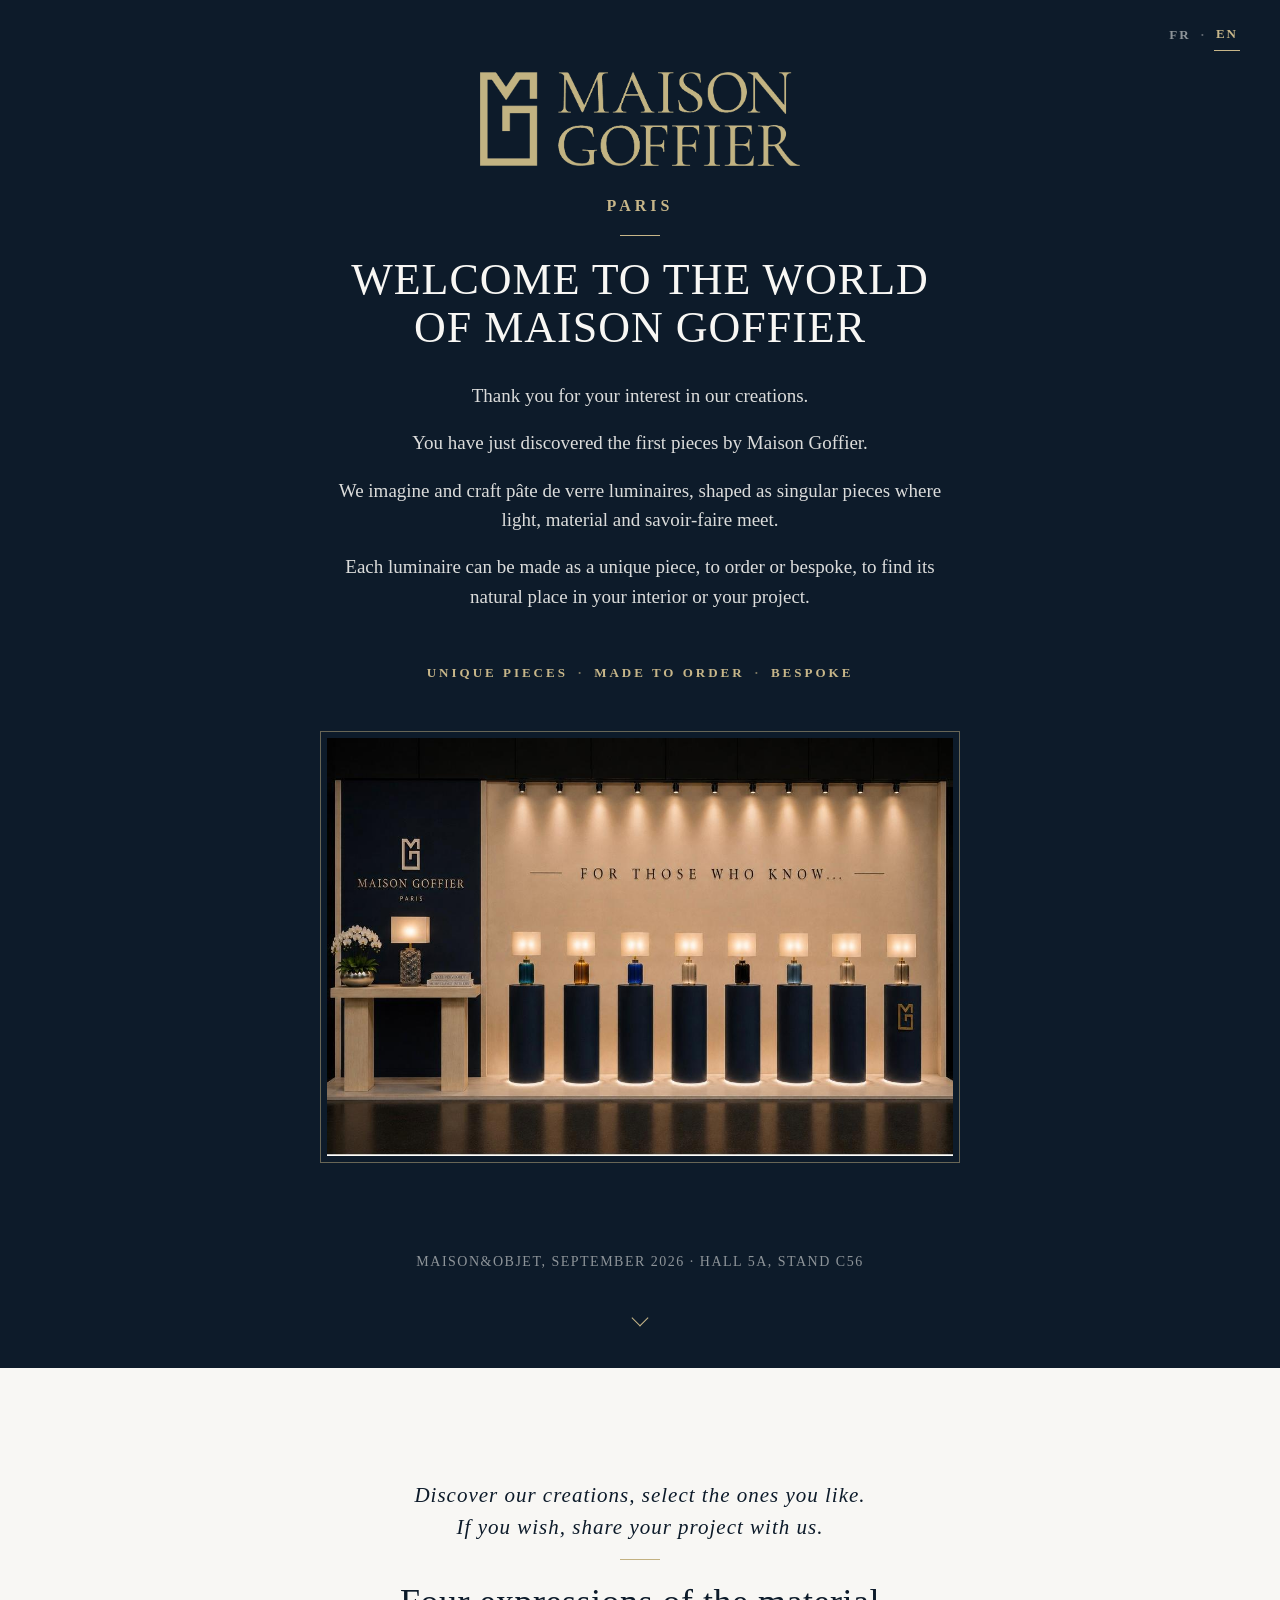
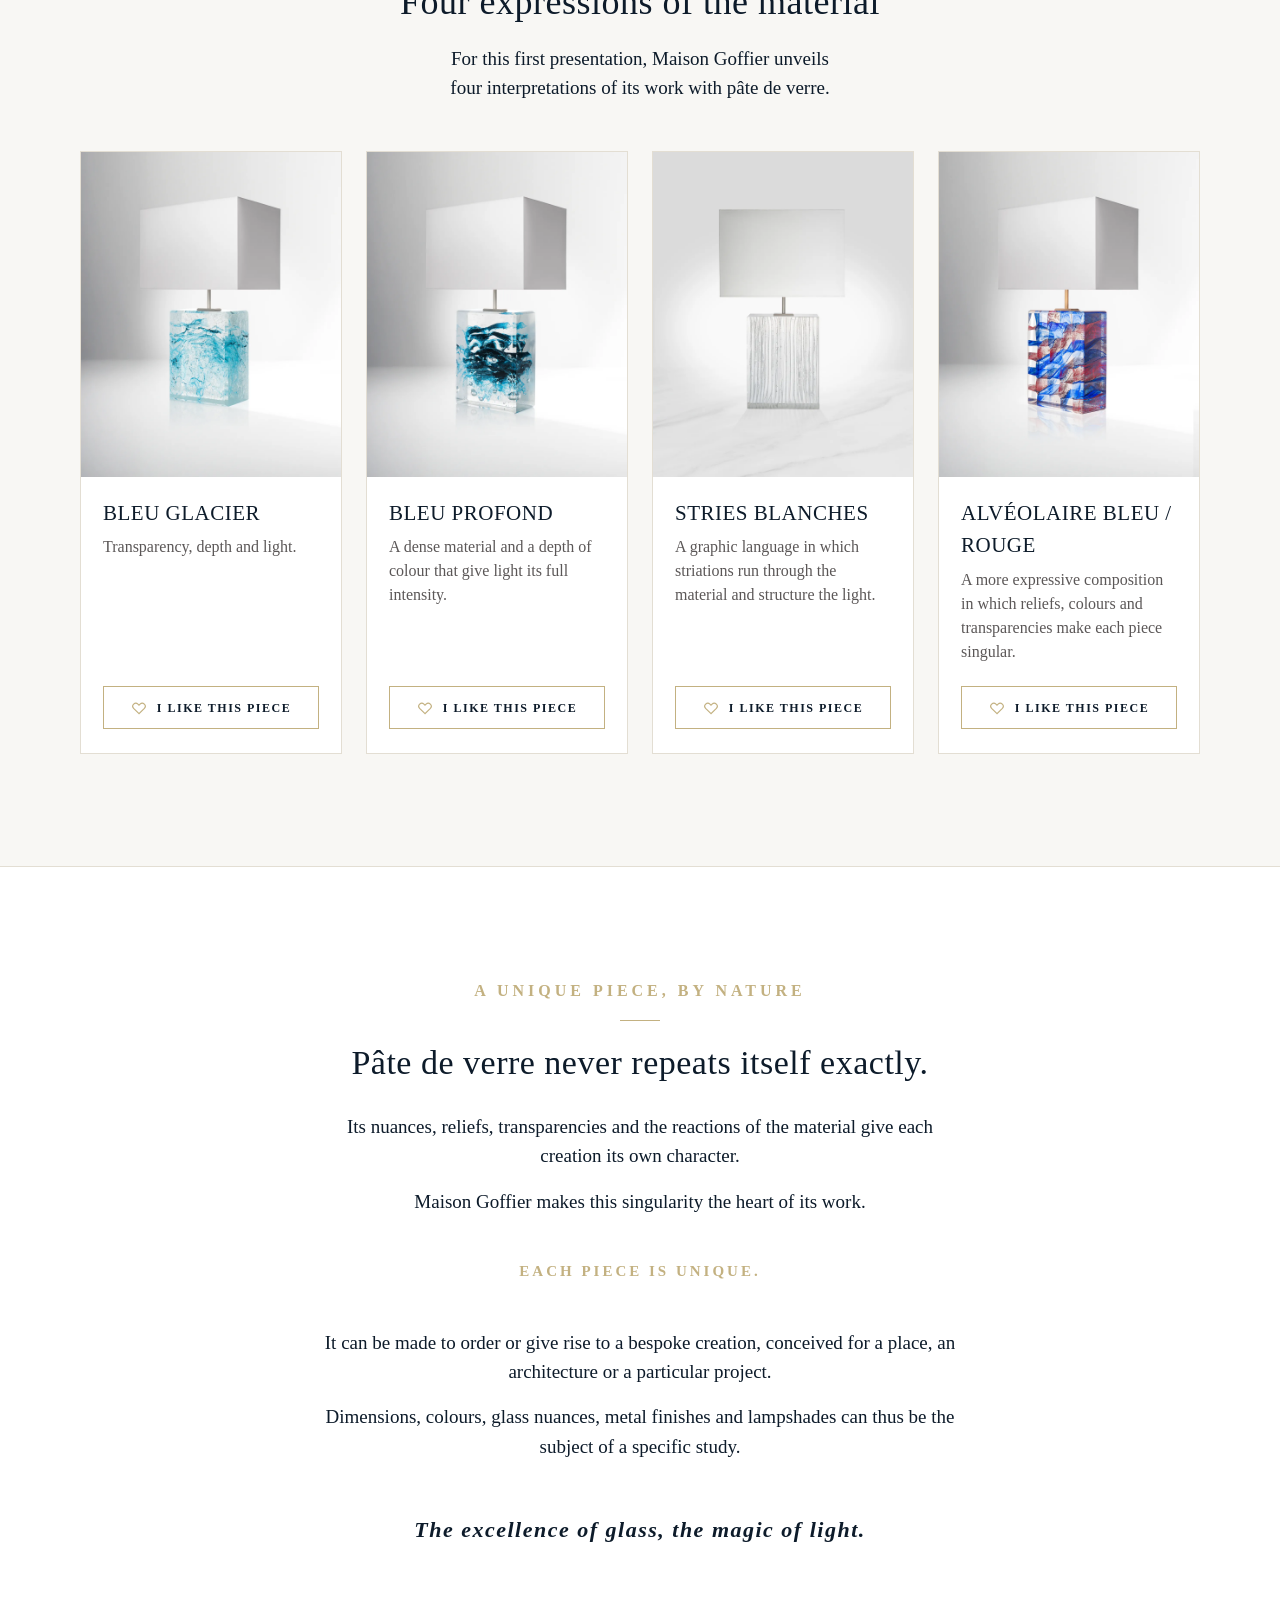
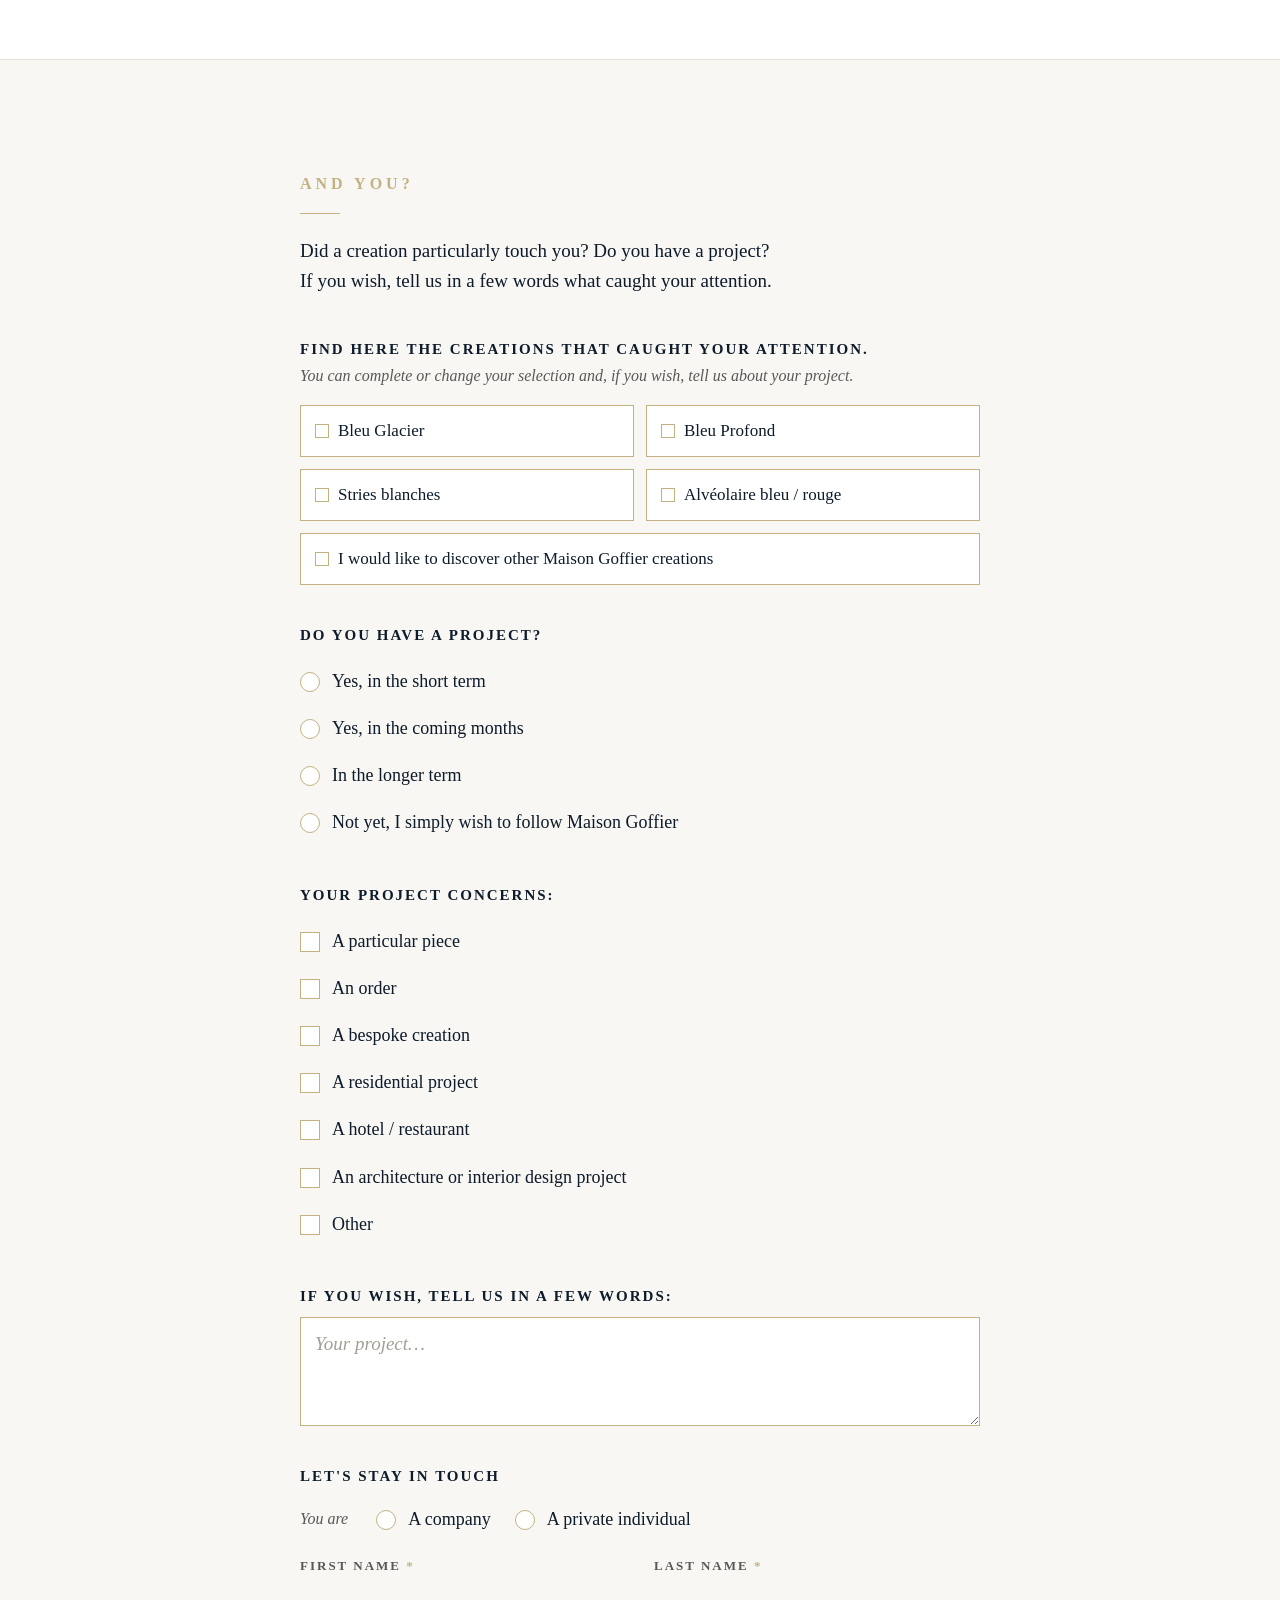
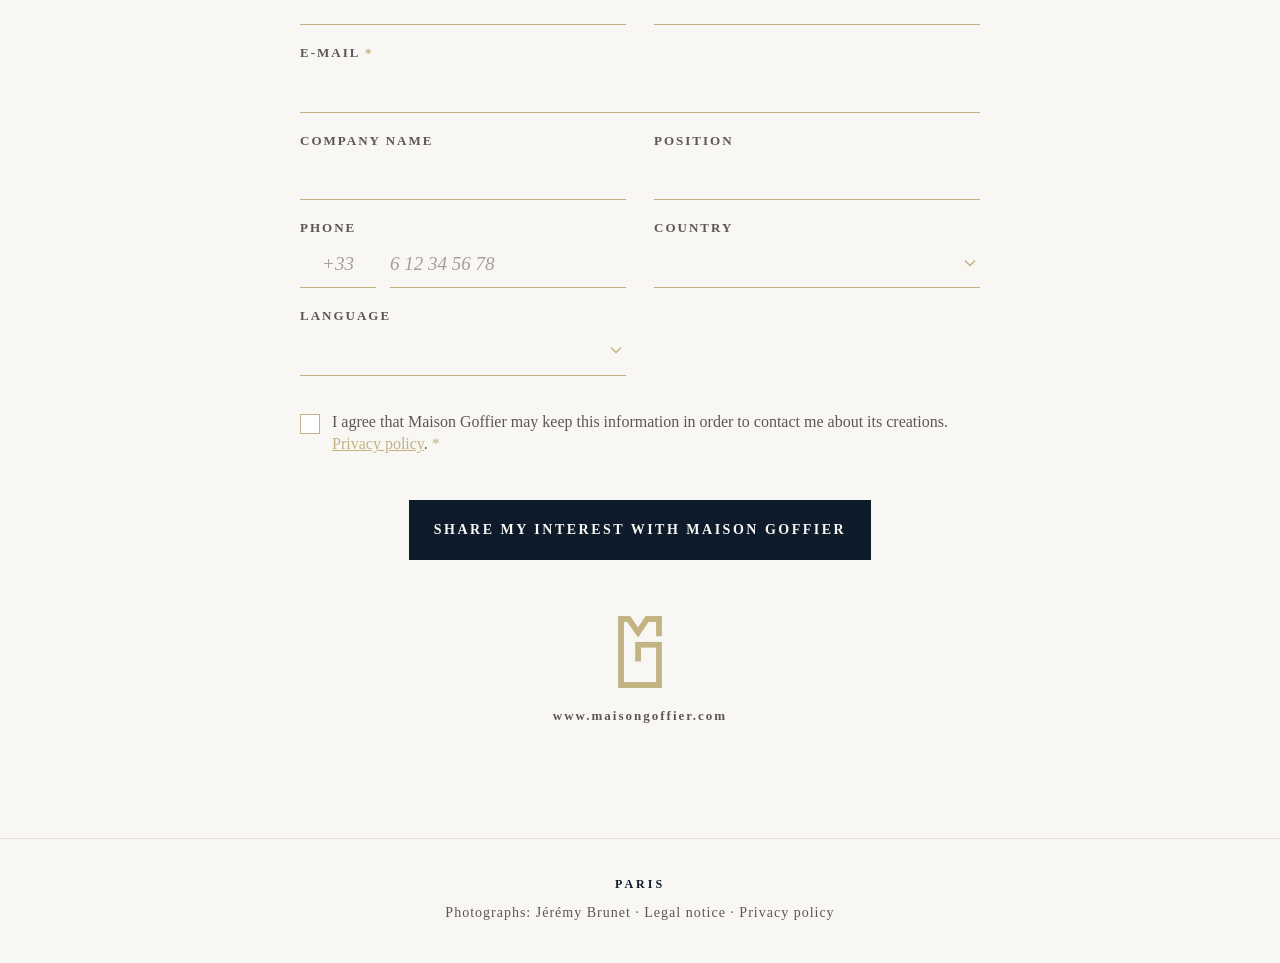
==== commit d2f33bd9: "v1.3.2 : tête des créations centrée, adresse du site en clair sous la signature (call Thierry 04/09)" ====
--- a/en.html
+++ b/en.html
@@ -7,7 +7,7 @@
 <meta name="format-detection" content="telephone=no">
 <link rel="preload" href="assets/fonts/cormorant-garamond-latin.woff2" as="font" type="font/woff2" crossorigin>
 <link rel="preload" href="assets/fonts/cormorant-garamond-latin-italic.woff2" as="font" type="font/woff2" crossorigin>
-<title>Maison Goffier, Paris</title><meta name="robots" content="noindex,nofollow"><link rel="stylesheet" href="assets/rencontre.css?v=1788517616"></head>
+<title>Maison Goffier, Paris</title><meta name="robots" content="noindex,nofollow"><link rel="stylesheet" href="assets/rencontre.css?v=1788541582"></head>
 <body class="mg-rencontre mg-ecran-page mg-lang-en">
 <header class="mg-hero">
 	<nav class="mg-langues" aria-label="Langue / Language">
@@ -142,7 +142,7 @@
 		<form class="mg-form" id="mg-form" method="post" action="https://maisongoffier.com/wp-admin/admin-post.php" novalidate>
 			<input type="hidden" name="action" value="mg_rencontre_lead">
 			<input type="hidden" name="page_langue" value="en">
-			<input type="hidden" name="mg_t" id="mg-t" value="1788517724.e6fad31e73c5c26306cd">
+			<input type="hidden" name="mg_t" id="mg-t" value="1788541682.6bd3f44140b0d413efd3">
 			<p class="mg-hp" aria-hidden="true"><label for="mg-site-web">Votre site web</label><input type="text" id="mg-site-web" name="mg_site_web" tabindex="-1" autocomplete="off"></p>
 
 						<p class="mg-form__erreur" id="mg-erreur" role="alert" hidden></p>
@@ -210,6 +210,7 @@
 			<button type="submit" class="mg-bouton" id="mg-envoyer"><span class="mg-bouton__long">Share my interest with Maison Goffier</span><span class="mg-bouton__court">Share my interest</span></button>
 		</form>
 		<p class="mg-form__signature"><picture><source type="image/webp" srcset="assets/img/monogramme-mg.webp"><img src="assets/img/monogramme-mg.png" alt="" width="170" height="278" loading="lazy"></picture></p>
+		<p class="mg-form__site">www.maisongoffier.com</p>
 	</div>
 </section>
 
--- a/assets/rencontre.css
+++ b/assets/rencontre.css
@@ -128,6 +128,9 @@
 .mg-hero__pied { max-width: 640px; margin: 48px auto 0; }
 .mg-form__signature { margin: 56px auto 0; width: 44px; }
 .mg-form__signature img { width: 100%; }
+/* 04/09/2026, call Thierry : l'adresse du site en clair sous le monogramme, SANS lien (compromis
+   Bertrand / Thierry : l'information est là, le prospect n'est pas emmené hors du formulaire). */
+.mg-form__site { margin: 18px 0 0; text-align: center; font-size: 13px; font-weight: 600; letter-spacing: 2px; text-transform: lowercase; color: var(--mg-pierre); }
 .mg-hero__titre {
 	font-size: 34px;
 	font-weight: 500;
@@ -182,7 +185,10 @@
    Elle prend la place du surtitre dans le système de tête de section : une seule mesure pour
    l'invitation, le titre et le chapô, le filet doré de 40 px en lien vers le titre, et le rythme
    vertical commun (filet à 16 px, titre à 22 px, chapô à 20 px). */
-.mg-creations__tete { max-width: 640px; }
+/* 04/09/2026, call Thierry : toute la tête de section est centrée, comme le reste de la page
+   (hero, pièce unique, bandeau). Les cartes en dessous restent alignées à gauche. */
+.mg-creations__tete { max-width: 640px; margin: 0 auto; text-align: center; }
+.mg-creations__tete .mg-chapo { text-wrap: balance; }
 .mg-creations__invite {
 	margin: 0;
 	font-style: italic;
@@ -192,7 +198,7 @@
 	line-height: 1.5;
 	text-wrap: balance;
 }
-.mg-creations__invite::after { content: ''; display: block; width: 40px; height: 1px; margin: 16px 0 0; background: var(--mg-or); }
+.mg-creations__invite::after { content: ''; display: block; width: 40px; height: 1px; margin: 16px auto 0; background: var(--mg-or); }
 .mg-creations__invite + .mg-titre { margin-top: 22px; }
 /* Si le surtitre des créations est un jour remis, c'est lui qui porte le filet, pas l'invitation. */
 .mg-surtitre + .mg-creations__invite { margin-top: 22px; }
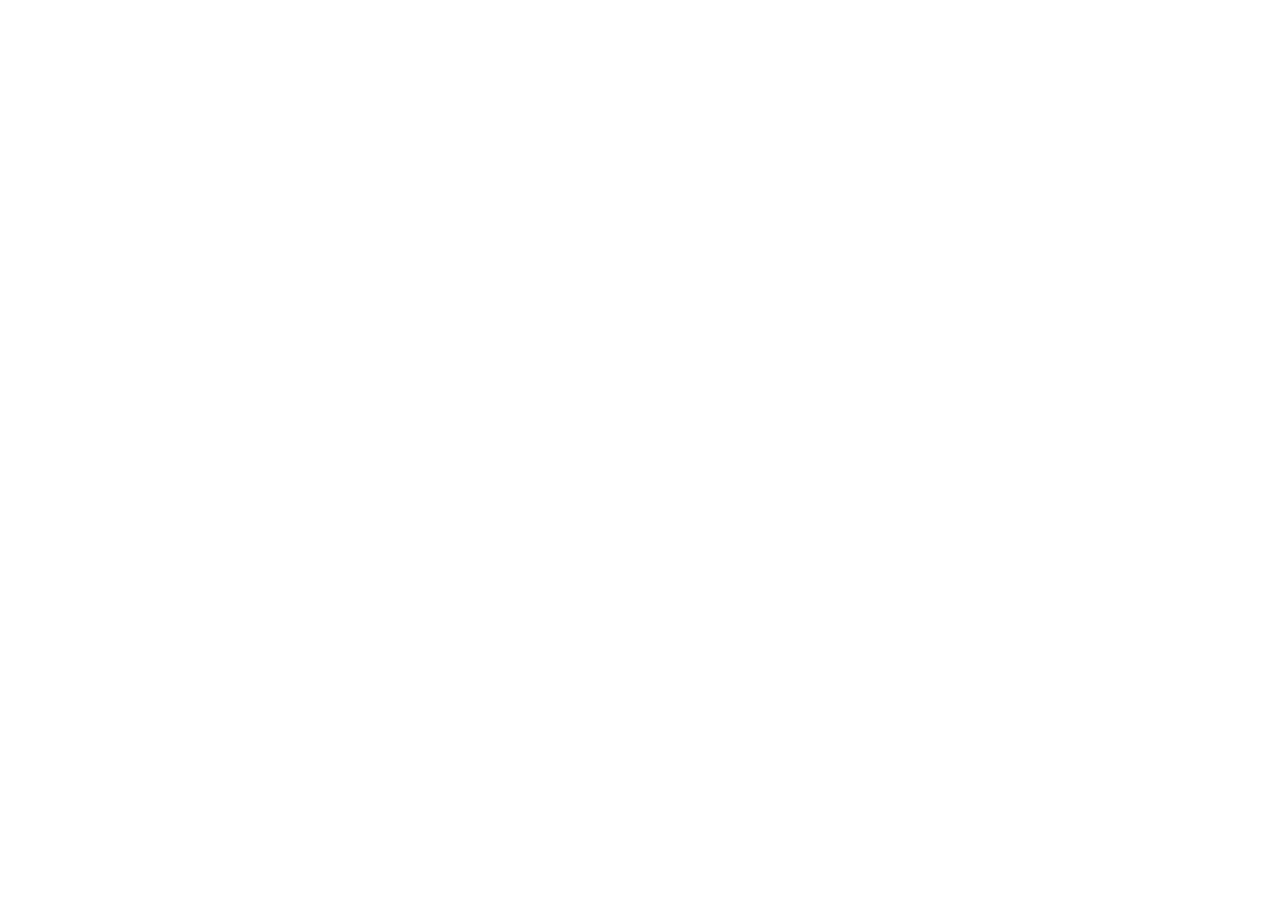
==== commit 2c356fcb: "Page en production : la preview redirige vers maisongoffier.com/rencontre" ====
--- a/en.html
+++ b/en.html
@@ -1,226 +1 @@
-<!DOCTYPE html>
-<html lang="en">
-<head>
-<meta charset="UTF-8">
-<meta name="viewport" content="width=device-width, initial-scale=1">
-<meta name="theme-color" content="#0d1b2a">
-<meta name="format-detection" content="telephone=no">
-<link rel="preload" href="assets/fonts/cormorant-garamond-latin.woff2" as="font" type="font/woff2" crossorigin>
-<link rel="preload" href="assets/fonts/cormorant-garamond-latin-italic.woff2" as="font" type="font/woff2" crossorigin>
-<title>Maison Goffier, Paris</title><meta name="robots" content="noindex,nofollow"><link rel="stylesheet" href="assets/rencontre.css?v=1788541582"></head>
-<body class="mg-rencontre mg-ecran-page mg-lang-en">
-<header class="mg-hero">
-	<nav class="mg-langues" aria-label="Langue / Language">
-	<a href="index.html"  lang="fr">FR</a><span aria-hidden="true">·</span><a href="en.html" class="est-active" aria-current="true" lang="en">EN</a>
-</nav>
-	<div class="mg-hero__inner">
-		<div class="mg-hero__logo">
-			<picture>
-				<source type="image/webp" srcset="assets/img/logo-maison-goffier.webp">
-				<img src="assets/img/logo-maison-goffier.png" alt="Maison Goffier" width="949" height="279" fetchpriority="high">
-			</picture>
-		</div>
-		<p class="mg-surtitre">Paris</p>
-		<h1 class="mg-hero__titre">Welcome to the world of Maison Goffier</h1>
-				<p class="mg-hero__texte">Thank you for your interest in our creations.</p>
-				<p class="mg-hero__texte">You have just discovered the first pieces by Maison Goffier.</p>
-				<p class="mg-hero__texte">We imagine and craft pâte de verre luminaires, shaped as singular pieces where light, material and savoir-faire meet.</p>
-				<p class="mg-hero__texte">Each luminaire can be made as a unique piece, to order or bespoke, to find its natural place in your interior or your project.</p>
-				<p class="mg-hero__mots"><span class="mg-hero__mot">Unique pieces</span><span class="mg-hero__sep" aria-hidden="true">·</span><span class="mg-hero__mot">Made to order</span><span class="mg-hero__sep" aria-hidden="true">·</span><span class="mg-hero__mot">Bespoke</span></p>
-				<figure class="mg-hero__photo"><img src="assets/img/stand-maison-objet-2026.jpg" alt="The Maison Goffier stand at Maison&amp;Objet" width="1280" height="853" decoding="async"></figure>
-			</div>
-	<div class="mg-hero__pied">
-				<p class="mg-hero__salon">Maison&amp;Objet, September 2026 · Hall 5A, stand C56</p>
-			</div>
-	<a class="mg-hero__fleche" href="#mg-creations" aria-label="Discover the creations"><span></span></a>
-</header>
-<section class="mg-section mg-creations" id="mg-creations">
-	<div class="mg-section__inner">
-		<!-- Tete de section : l'invitation ouvre la deuxieme partie de la page (demande Thierry, 03/09/2026).
-		     Elle occupe la place du surtitre dans le systeme de tete de section : meme mesure, meme filet dore,
-		     meme rythme vertical que les autres sections. -->
-		<div class="mg-creations__tete">
-						<p class="mg-creations__invite">Discover our creations, select the ones you like.<br>If you wish, share your project with us.</p>
-			<h2 class="mg-titre">Four expressions of the material</h2>
-			<p class="mg-chapo">For this first presentation, Maison Goffier unveils four interpretations of its work with pâte de verre.</p>
-		</div>
-
-		<ul class="mg-cartes" role="list">
-						<li class="mg-carte">
-				<input type="checkbox" class="mg-carte__input" id="mg-sel-bleu-glacier" name="creations[]" value="bleu-glacier" form="mg-form">
-				<div class="mg-carte__visuel">
-					<picture>
-						<source type="image/webp" srcset="assets/img/bleu-glacier.webp">
-						<img src="assets/img/bleu-glacier.jpg" alt="Bleu Glacier lamp, pale blue veined pâte de verre base, white lampshade" width="1200" height="1500" decoding="async">
-					</picture>
-				</div>
-				<div class="mg-carte__corps">
-					<h3 class="mg-carte__nom">Bleu Glacier</h3>
-					<p class="mg-carte__texte">Transparency, depth and light.</p>
-					<label class="mg-carte__bouton" for="mg-sel-bleu-glacier">
-						<span class="mg-coeur" aria-hidden="true"></span>
-						<span class="mg-carte__bouton-texte">I like this piece</span>
-						<span class="mg-carte__bouton-texte mg-carte__bouton-texte--choisie">Piece selected</span>
-					</label>
-				</div>
-			</li>
-						<li class="mg-carte">
-				<input type="checkbox" class="mg-carte__input" id="mg-sel-bleu-profond" name="creations[]" value="bleu-profond" form="mg-form">
-				<div class="mg-carte__visuel">
-					<picture>
-						<source type="image/webp" srcset="assets/img/bleu-profond.webp">
-						<img src="assets/img/bleu-profond.jpg" alt="Bleu Profond lamp, dense turquoise pâte de verre base, white lampshade" width="1200" height="1500" decoding="async">
-					</picture>
-				</div>
-				<div class="mg-carte__corps">
-					<h3 class="mg-carte__nom">Bleu Profond</h3>
-					<p class="mg-carte__texte">A dense material and a depth of colour that give light its full intensity.</p>
-					<label class="mg-carte__bouton" for="mg-sel-bleu-profond">
-						<span class="mg-coeur" aria-hidden="true"></span>
-						<span class="mg-carte__bouton-texte">I like this piece</span>
-						<span class="mg-carte__bouton-texte mg-carte__bouton-texte--choisie">Piece selected</span>
-					</label>
-				</div>
-			</li>
-						<li class="mg-carte">
-				<input type="checkbox" class="mg-carte__input" id="mg-sel-stries-blanches" name="creations[]" value="stries-blanches" form="mg-form">
-				<div class="mg-carte__visuel">
-					<picture>
-						<source type="image/webp" srcset="assets/img/stries-blanches.webp">
-						<img src="assets/img/stries-blanches.jpg" alt="Stries blanches lamp, striated white pâte de verre base, white lampshade" width="1200" height="1500" decoding="async">
-					</picture>
-				</div>
-				<div class="mg-carte__corps">
-					<h3 class="mg-carte__nom">Stries blanches</h3>
-					<p class="mg-carte__texte">A graphic language in which striations run through the material and structure the light.</p>
-					<label class="mg-carte__bouton" for="mg-sel-stries-blanches">
-						<span class="mg-coeur" aria-hidden="true"></span>
-						<span class="mg-carte__bouton-texte">I like this piece</span>
-						<span class="mg-carte__bouton-texte mg-carte__bouton-texte--choisie">Piece selected</span>
-					</label>
-				</div>
-			</li>
-						<li class="mg-carte">
-				<input type="checkbox" class="mg-carte__input" id="mg-sel-alveolaire" name="creations[]" value="alveolaire" form="mg-form">
-				<div class="mg-carte__visuel">
-					<picture>
-						<source type="image/webp" srcset="assets/img/alveolaire-bleu-rouge.webp">
-						<img src="assets/img/alveolaire-bleu-rouge.jpg" alt="Alvéolaire blue and red lamp, pâte de verre base with coloured reliefs, white lampshade" width="1200" height="1500" decoding="async">
-					</picture>
-				</div>
-				<div class="mg-carte__corps">
-					<h3 class="mg-carte__nom">Alvéolaire bleu / rouge</h3>
-					<p class="mg-carte__texte">A more expressive composition in which reliefs, colours and transparencies make each piece singular.</p>
-					<label class="mg-carte__bouton" for="mg-sel-alveolaire">
-						<span class="mg-coeur" aria-hidden="true"></span>
-						<span class="mg-carte__bouton-texte">I like this piece</span>
-						<span class="mg-carte__bouton-texte mg-carte__bouton-texte--choisie">Piece selected</span>
-					</label>
-				</div>
-			</li>
-					</ul>
-	</div>
-</section>
-<section class="mg-section mg-unique">
-	<div class="mg-section__inner">
-		<p class="mg-surtitre">A unique piece, by nature</p>
-		<p class="mg-unique__accroche">Pâte de verre never repeats itself exactly.</p>
-		<p class="mg-texte">Its nuances, reliefs, transparencies and the reactions of the material give each creation its own character.</p>
-		<p class="mg-texte">Maison Goffier makes this singularity the heart of its work.</p>
-		<p class="mg-unique__mots">Each piece is unique.</p>
-		<p class="mg-texte">It can be made to order or give rise to a bespoke creation, conceived for a place, an architecture or a particular project.</p>
-		<p class="mg-texte">Dimensions, colours, glass nuances, metal finishes and lampshades can thus be the subject of a specific study.</p>
-		<p class="mg-signature">The excellence of glass, the magic of light.</p>
-	</div>
-</section>
-<section class="mg-section mg-form-section" id="mg-form-section">
-	<div class="mg-section__inner">
-		<div class="mg-form__intro">
-			<p class="mg-surtitre">And you?</p>
-			<p class="mg-chapo">Did a creation particularly touch you? Do you have a project?<br>If you wish, tell us in a few words what caught your attention.</p>
-		</div>
-		<form class="mg-form" id="mg-form" method="post" action="https://maisongoffier.com/wp-admin/admin-post.php" novalidate>
-			<input type="hidden" name="action" value="mg_rencontre_lead">
-			<input type="hidden" name="page_langue" value="en">
-			<input type="hidden" name="mg_t" id="mg-t" value="1788541682.6bd3f44140b0d413efd3">
-			<p class="mg-hp" aria-hidden="true"><label for="mg-site-web">Votre site web</label><input type="text" id="mg-site-web" name="mg_site_web" tabindex="-1" autocomplete="off"></p>
-
-						<p class="mg-form__erreur" id="mg-erreur" role="alert" hidden></p>
-
-			<fieldset class="mg-groupe">
-				<legend class="mg-question">Find here the creations that caught your attention.</legend>
-				<p class="mg-aide">You can complete or change your selection and, if you wish, tell us about your project.</p>
-				<div class="mg-pilules" id="mg-recap">
-										<label class="mg-pilule" for="mg-sel-bleu-glacier" data-for="mg-sel-bleu-glacier"><span class="mg-coche" aria-hidden="true"></span>Bleu Glacier</label>
-										<label class="mg-pilule" for="mg-sel-bleu-profond" data-for="mg-sel-bleu-profond"><span class="mg-coche" aria-hidden="true"></span>Bleu Profond</label>
-										<label class="mg-pilule" for="mg-sel-stries-blanches" data-for="mg-sel-stries-blanches"><span class="mg-coche" aria-hidden="true"></span>Stries blanches</label>
-										<label class="mg-pilule" for="mg-sel-alveolaire" data-for="mg-sel-alveolaire"><span class="mg-coche" aria-hidden="true"></span>Alvéolaire bleu / rouge</label>
-										<label class="mg-pilule mg-pilule--autres"><input type="checkbox" name="autres_creations" value="1"><span class="mg-coche" aria-hidden="true"></span>I would like to discover other Maison Goffier creations</label>
-				</div>
-			</fieldset>
-
-			<fieldset class="mg-groupe">
-				<legend class="mg-question">Do you have a project?</legend>
-				<div class="mg-options">
-										<label class="mg-option"><input type="radio" name="horizon" value="court-terme"><span class="mg-rond" aria-hidden="true"></span>Yes, in the short term</label>
-										<label class="mg-option"><input type="radio" name="horizon" value="prochains-mois"><span class="mg-rond" aria-hidden="true"></span>Yes, in the coming months</label>
-										<label class="mg-option"><input type="radio" name="horizon" value="plus-tard"><span class="mg-rond" aria-hidden="true"></span>In the longer term</label>
-										<label class="mg-option"><input type="radio" name="horizon" value="suivre"><span class="mg-rond" aria-hidden="true"></span>Not yet, I simply wish to follow Maison Goffier</label>
-									</div>
-			</fieldset>
-
-			<fieldset class="mg-groupe">
-				<legend class="mg-question">Your project concerns:</legend>
-				<div class="mg-options">
-										<label class="mg-option"><input type="checkbox" name="projets[]" value="piece"><span class="mg-coche" aria-hidden="true"></span>A particular piece</label>
-										<label class="mg-option"><input type="checkbox" name="projets[]" value="commande"><span class="mg-coche" aria-hidden="true"></span>An order</label>
-										<label class="mg-option"><input type="checkbox" name="projets[]" value="sur-mesure"><span class="mg-coche" aria-hidden="true"></span>A bespoke creation</label>
-										<label class="mg-option"><input type="checkbox" name="projets[]" value="residentiel"><span class="mg-coche" aria-hidden="true"></span>A residential project</label>
-										<label class="mg-option"><input type="checkbox" name="projets[]" value="hotel"><span class="mg-coche" aria-hidden="true"></span>A hotel / restaurant</label>
-										<label class="mg-option"><input type="checkbox" name="projets[]" value="architecture"><span class="mg-coche" aria-hidden="true"></span>An architecture or interior design project</label>
-										<label class="mg-option"><input type="checkbox" name="projets[]" value="autre"><span class="mg-coche" aria-hidden="true"></span>Other</label>
-									</div>
-			</fieldset>
-
-			<div class="mg-groupe">
-				<label class="mg-question" for="mg-message">If you wish, tell us in a few words:</label>
-				<textarea class="mg-champ mg-champ--zone" id="mg-message" name="message" rows="3" maxlength="2000" placeholder="Your project…"></textarea>
-			</div>
-
-			<fieldset class="mg-groupe mg-contact">
-				<legend class="mg-question">Let's stay in touch</legend>
-				<div class="mg-vous" role="radiogroup" aria-label="You are">
-					<span class="mg-vous__libelle">You are</span>
-										<label class="mg-option mg-option--ligne"><input type="radio" name="type_contact" value="societe"><span class="mg-rond" aria-hidden="true"></span>A company</label>
-										<label class="mg-option mg-option--ligne"><input type="radio" name="type_contact" value="particulier"><span class="mg-rond" aria-hidden="true"></span>A private individual</label>
-									</div>
-				<div class="mg-champs">
-					<p class="mg-champ-groupe"><label for="mg-prenom">First name <abbr title="required">*</abbr></label><input class="mg-champ" type="text" id="mg-prenom" name="prenom" autocomplete="given-name" required></p>
-					<p class="mg-champ-groupe"><label for="mg-nom">Last name <abbr title="required">*</abbr></label><input class="mg-champ" type="text" id="mg-nom" name="nom" autocomplete="family-name" required></p>
-					<p class="mg-champ-groupe mg-champ-groupe--large"><label for="mg-email">E-mail <abbr title="required">*</abbr></label><input class="mg-champ" type="email" id="mg-email" name="email" autocomplete="email" inputmode="email" required></p>
-					<p class="mg-champ-groupe mg-champ-groupe--societe"><label for="mg-societe">Company name</label><input class="mg-champ" type="text" id="mg-societe" name="societe" autocomplete="organization"></p>
-					<p class="mg-champ-groupe mg-champ-groupe--societe"><label for="mg-fonction">Position</label><input class="mg-champ" type="text" id="mg-fonction" name="fonction" autocomplete="organization-title"></p>
-					<p class="mg-champ-groupe"><label for="mg-telephone">Phone</label><span class="mg-tel"><input class="mg-champ mg-champ--indicatif" type="text" id="mg-indicatif" name="indicatif" autocomplete="tel-country-code" inputmode="tel" placeholder="+33" maxlength="6" aria-label="Indicatif international"><input class="mg-champ" type="tel" id="mg-telephone" name="telephone" autocomplete="tel-national" inputmode="tel" placeholder="6 12 34 56 78" aria-label="Phone"></span></p>
-					<p class="mg-champ-groupe"><label for="mg-pays">Country</label><select class="mg-champ mg-champ--select" id="mg-pays" name="pays" autocomplete="country-name"><option value=""></option><option value="France">France</option><option value="Suisse">Switzerland</option><option value="Belgique">Belgium</option><option value="Luxembourg">Luxembourg</option><option value="Monaco">Monaco</option><option value="Italie">Italy</option><option value="Espagne">Spain</option><option value="Allemagne">Germany</option><option value="Royaume-Uni">United Kingdom</option><option value="Pays-Bas">Netherlands</option><option value="Émirats arabes unis">United Arab Emirates</option><option value="Arabie saoudite">Saudi Arabia</option><option value="Qatar">Qatar</option><option value="États-Unis">United States</option><option value="Canada">Canada</option><option value="Chine">China</option><option value="Japon">Japan</option><option value="Corée du Sud">South Korea</option><option value="Singapour">Singapore</option><option value="Hong Kong">Hong Kong</option><option value="Australie">Australia</option><option value="Brésil">Brazil</option><option value="Mexique">Mexico</option><option value="Maroc">Morocco</option><option value="Liban">Lebanon</option><option value="Turquie">Turkey</option><option value="Inde">India</option><option value="Autre pays">Other country</option></select></p>
-					<p class="mg-champ-groupe"><label for="mg-langue">Language</label><select class="mg-champ mg-champ--select" id="mg-langue" name="langue" autocomplete="language"><option value=""></option><option value="Français">French</option><option value="Anglais">English</option><option value="Espagnol">Spanish</option><option value="Chinois">Chinese</option></select></p>
-				</div>
-				<label class="mg-option mg-consentement"><input type="checkbox" name="consentement" value="1" required><span class="mg-coche" aria-hidden="true"></span><span>I agree that Maison Goffier may keep this information in order to contact me about its creations. <a href="https://maisongoffier.com/en/data-protection-policy/" target="_blank" rel="noopener">Privacy policy</a>. <abbr title="required">*</abbr></span></label>
-			</fieldset>
-
-			<button type="submit" class="mg-bouton" id="mg-envoyer"><span class="mg-bouton__long">Share my interest with Maison Goffier</span><span class="mg-bouton__court">Share my interest</span></button>
-		</form>
-		<p class="mg-form__signature"><picture><source type="image/webp" srcset="assets/img/monogramme-mg.webp"><img src="assets/img/monogramme-mg.png" alt="" width="170" height="278" loading="lazy"></picture></p>
-		<p class="mg-form__site">www.maisongoffier.com</p>
-	</div>
-</section>
-
-<div class="mg-barre" id="mg-barre" hidden>
-	<span class="mg-barre__compte" id="mg-compte"></span>
-	<a class="mg-barre__lien" href="#mg-form-section">Share my interest</a>
-</div>
-<footer class="mg-footer">
-	<p class="mg-footer__marque">Paris</p>
-	<p class="mg-footer__mentions">Photographs: Jérémy Brunet · <a href="https://maisongoffier.com/en/legal-notice/">Legal notice</a> · <a href="https://maisongoffier.com/en/data-protection-policy/">Privacy policy</a></p>
-</footer>
-<script>var mgRencontre = {"bootstrap":"","lead":"","ecran":"page","lang":"en","t":{"une":"1 piece selected","plusieurs":"%d pieces selected","envoi":"Sending…","err_champs":"Please provide your first name, last name and a valid e-mail address.","err_consent":"Please agree to be contacted by Maison Goffier.","err_envoi":"Your request could not be sent. Please try again."}};</script><script src="assets/rencontre.js?v=1788280093"></script><script>/* Preview GitHub Pages : pas de serveur, l'envoi mène à l'écran merci. */document.addEventListener('submit',function(e){if(e.defaultPrevented)return;e.preventDefault();window.location.href='merci-en.html';});</script></body>
-</html>
+<!DOCTYPE html><html lang="fr"><head><meta charset="utf-8"><meta name="robots" content="noindex, nofollow"><meta http-equiv="refresh" content="0; url=https://maisongoffier.com/rencontre/"><title>Maison Goffier, page de rencontre</title></head><body><p>La page est en ligne : <a href="https://maisongoffier.com/rencontre/">maisongoffier.com/rencontre</a></p></body></html>
